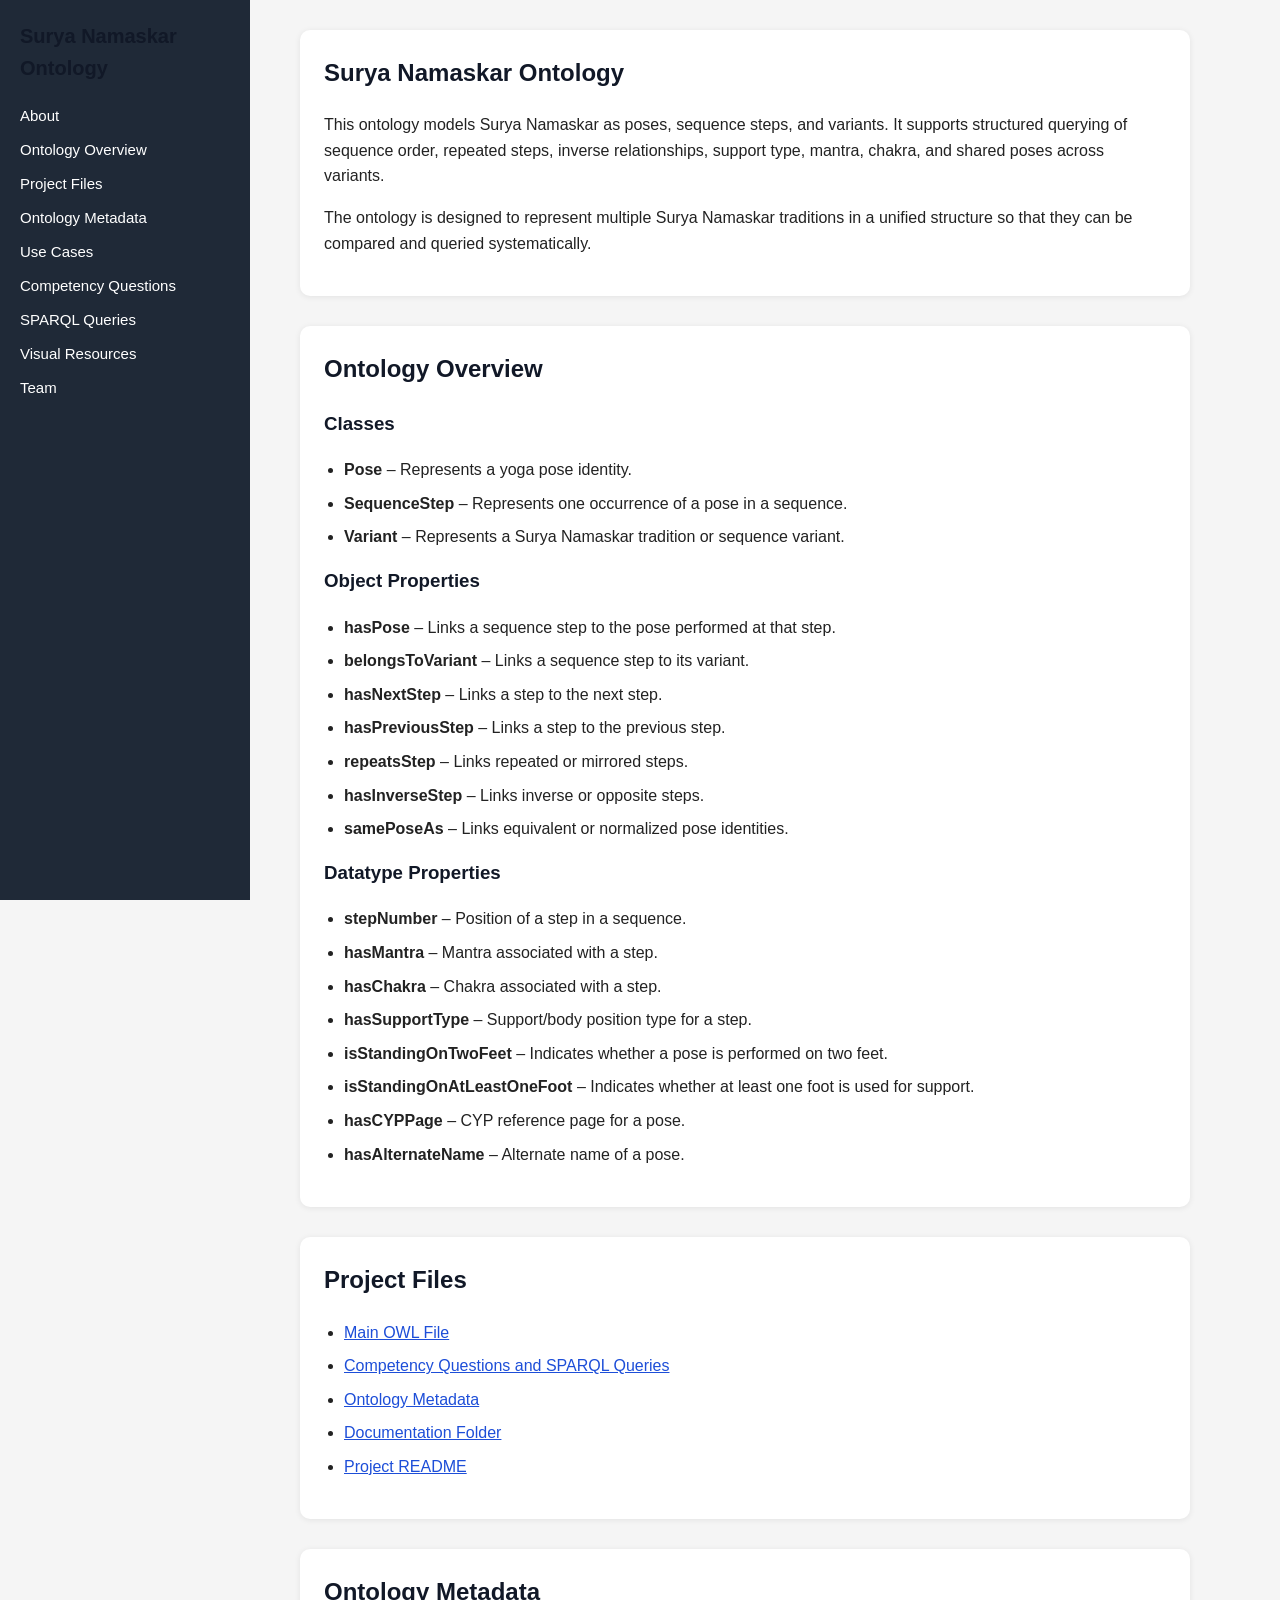
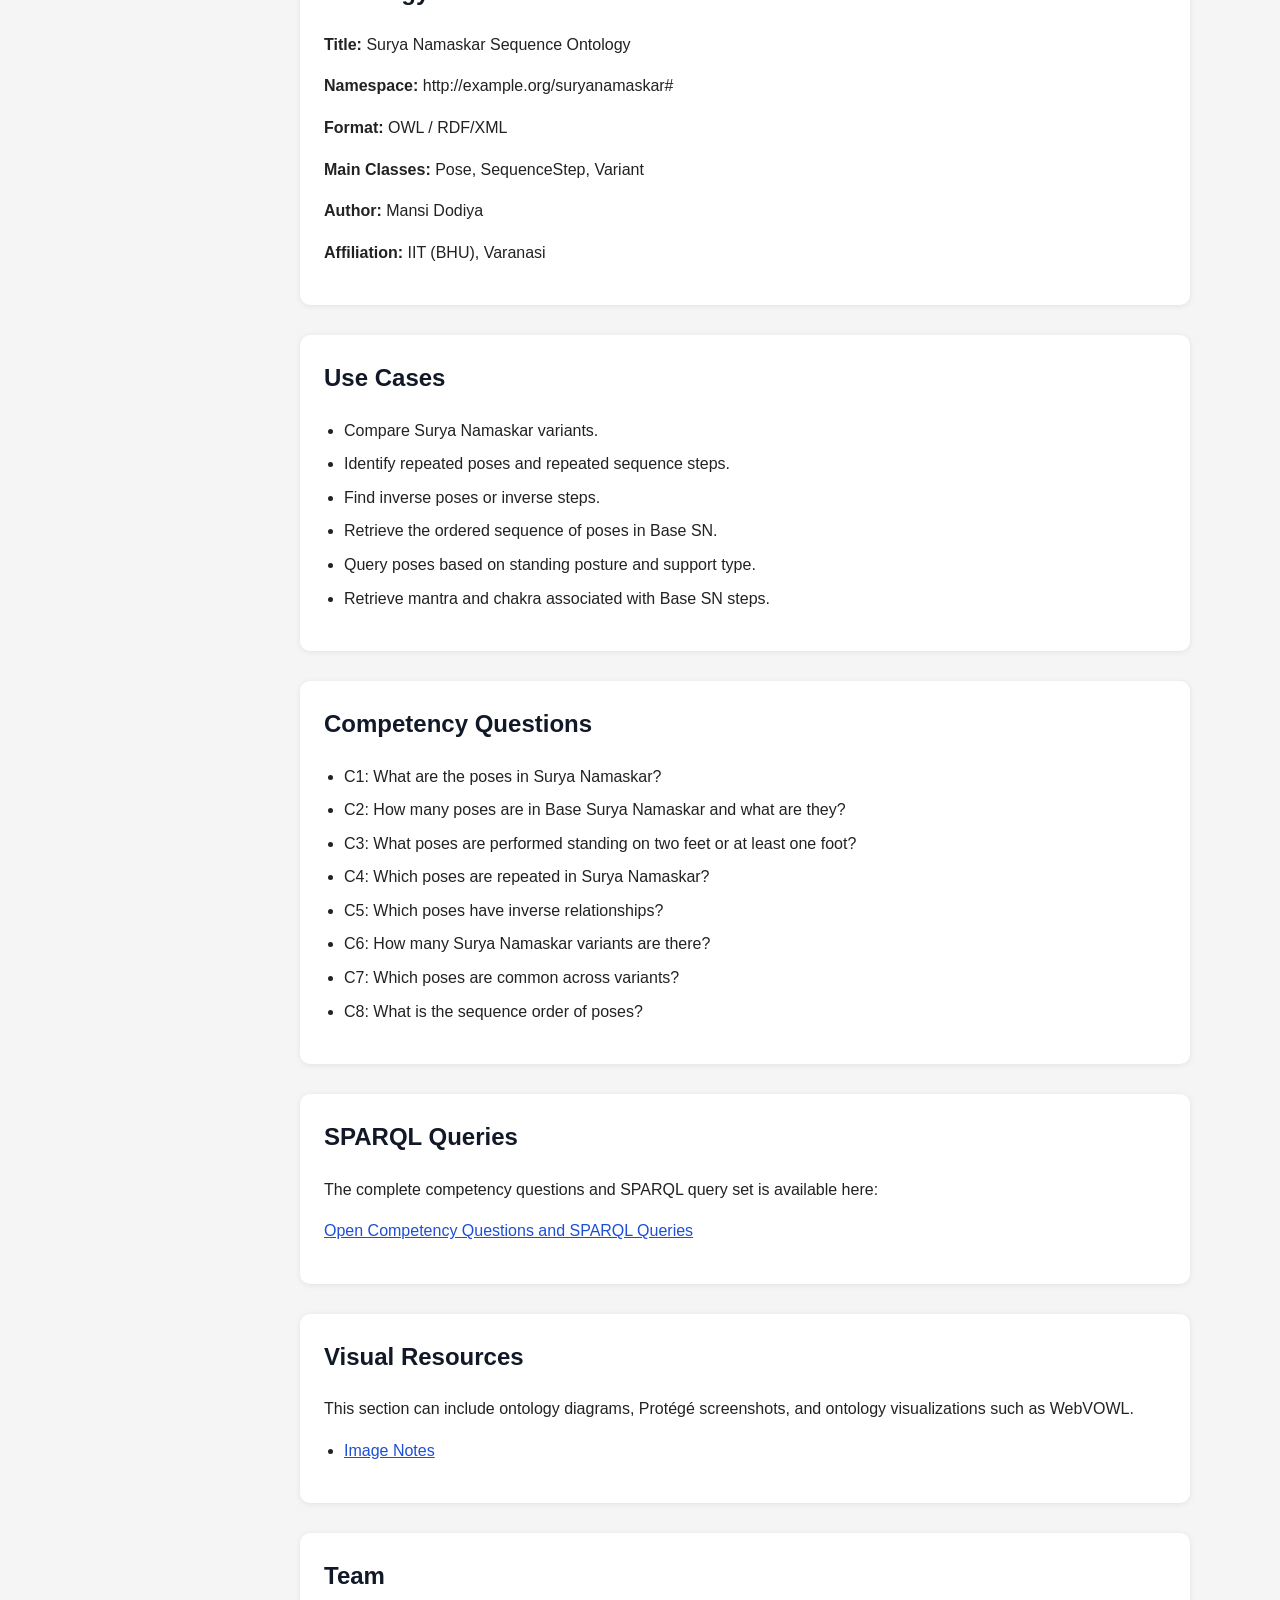
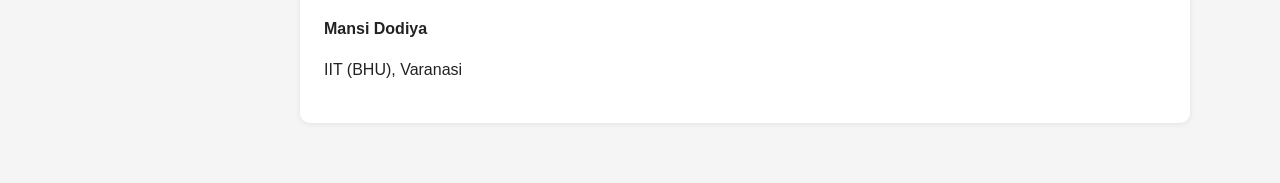
==== index.html @ 2dd58711 "Add files via upload" ====
<!DOCTYPE html>
<html lang="en">
<head>
  <meta charset="UTF-8" />
  <meta name="viewport" content="width=device-width, initial-scale=1.0" />
  <title>Surya Namaskar Ontology</title>
  <link rel="stylesheet" href="style.css" />
</head>
<body>
  <div class="container">
    <aside class="sidebar">
      <h2>Surya Namaskar Ontology</h2>
      <nav>
        <a href="#about">About</a>
        <a href="#ontology">Ontology Overview</a>
        <a href="#files">Project Files</a>
        <a href="#metadata">Ontology Metadata</a>
        <a href="#usecases">Use Cases</a>
        <a href="#cq">Competency Questions</a>
        <a href="#sparql">SPARQL Queries</a>
        <a href="#visuals">Visual Resources</a>
        <a href="#team">Team</a>
      </nav>
    </aside>

    <main class="content">
      <section id="about">
        <h1>Surya Namaskar Ontology</h1>
        <p>
          This ontology models Surya Namaskar as poses, sequence steps, and variants.
          It supports structured querying of sequence order, repeated steps, inverse
          relationships, support type, mantra, chakra, and shared poses across variants.
        </p>
        <p>
          The ontology is designed to represent multiple Surya Namaskar traditions in
          a unified structure so that they can be compared and queried systematically.
        </p>
      </section>

      <section id="ontology">
        <h2>Ontology Overview</h2>

        <h3>Classes</h3>
        <ul>
          <li><strong>Pose</strong> – Represents a yoga pose identity.</li>
          <li><strong>SequenceStep</strong> – Represents one occurrence of a pose in a sequence.</li>
          <li><strong>Variant</strong> – Represents a Surya Namaskar tradition or sequence variant.</li>
        </ul>

        <h3>Object Properties</h3>
        <ul>
          <li><strong>hasPose</strong> – Links a sequence step to the pose performed at that step.</li>
          <li><strong>belongsToVariant</strong> – Links a sequence step to its variant.</li>
          <li><strong>hasNextStep</strong> – Links a step to the next step.</li>
          <li><strong>hasPreviousStep</strong> – Links a step to the previous step.</li>
          <li><strong>repeatsStep</strong> – Links repeated or mirrored steps.</li>
          <li><strong>hasInverseStep</strong> – Links inverse or opposite steps.</li>
          <li><strong>samePoseAs</strong> – Links equivalent or normalized pose identities.</li>
        </ul>

        <h3>Datatype Properties</h3>
        <ul>
          <li><strong>stepNumber</strong> – Position of a step in a sequence.</li>
          <li><strong>hasMantra</strong> – Mantra associated with a step.</li>
          <li><strong>hasChakra</strong> – Chakra associated with a step.</li>
          <li><strong>hasSupportType</strong> – Support/body position type for a step.</li>
          <li><strong>isStandingOnTwoFeet</strong> – Indicates whether a pose is performed on two feet.</li>
          <li><strong>isStandingOnAtLeastOneFoot</strong> – Indicates whether at least one foot is used for support.</li>
          <li><strong>hasCYPPage</strong> – CYP reference page for a pose.</li>
          <li><strong>hasAlternateName</strong> – Alternate name of a pose.</li>
        </ul>
      </section>

      <section id="files">
        <h2>Project Files</h2>
        <ul>
          <li><a href="models/combined.owl" target="_blank">Main OWL File</a></li>
          <li><a href="queries/competency_questions_and_sparql.txt" target="_blank">Competency Questions and SPARQL Queries</a></li>
          <li><a href="metadata/ontology_metadata.txt" target="_blank">Ontology Metadata</a></li>
          <li><a href="docs/ontology_documentation.txt" target="_blank">Documentation Folder</a></li>
          <li><a href="README.md" target="_blank">Project README</a></li>
        </ul>
      </section>

      <section id="metadata">
        <h2>Ontology Metadata</h2>
        <p><strong>Title:</strong> Surya Namaskar Sequence Ontology</p>
        <p><strong>Namespace:</strong> http://example.org/suryanamaskar#</p>
        <p><strong>Format:</strong> OWL / RDF/XML</p>
        <p><strong>Main Classes:</strong> Pose, SequenceStep, Variant</p>
        <p><strong>Author:</strong> Mansi Dodiya</p>
        <p><strong>Affiliation:</strong> IIT (BHU), Varanasi</p>
      </section>

      <section id="usecases">
        <h2>Use Cases</h2>
        <ul>
          <li>Compare Surya Namaskar variants.</li>
          <li>Identify repeated poses and repeated sequence steps.</li>
          <li>Find inverse poses or inverse steps.</li>
          <li>Retrieve the ordered sequence of poses in Base SN.</li>
          <li>Query poses based on standing posture and support type.</li>
          <li>Retrieve mantra and chakra associated with Base SN steps.</li>
        </ul>
      </section>

      <section id="cq">
        <h2>Competency Questions</h2>
        <ul>
          <li>C1: What are the poses in Surya Namaskar?</li>
          <li>C2: How many poses are in Base Surya Namaskar and what are they?</li>
          <li>C3: What poses are performed standing on two feet or at least one foot?</li>
          <li>C4: Which poses are repeated in Surya Namaskar?</li>
          <li>C5: Which poses have inverse relationships?</li>
          <li>C6: How many Surya Namaskar variants are there?</li>
          <li>C7: Which poses are common across variants?</li>
          <li>C8: What is the sequence order of poses?</li>
        </ul>
      </section>

      <section id="sparql">
        <h2>SPARQL Queries</h2>
        <p>
          The complete competency questions and SPARQL query set is available here:
        </p>
        <p>
          <a href="queries/competency_questions_and_sparql.txt" target="_blank">
            Open Competency Questions and SPARQL Queries
          </a>
        </p>
      </section>

      <section id="visuals">
        <h2>Visual Resources</h2>
        <p>
          This section can include ontology diagrams, Protégé screenshots,
          and ontology visualizations such as WebVOWL.
        </p>
        <ul>
          <li><a href="images/image_notes.txt" target="_blank">Image Notes</a></li>
        </ul>
      </section>

      <section id="team">
        <h2>Team</h2>
        <p><strong>Mansi Dodiya</strong></p>
        <p>IIT (BHU), Varanasi</p>
      </section>
    </main>
  </div>
</body>
</html>
---- style.css ----
body {
  margin: 0;
  font-family: Arial, sans-serif;
  background: #f5f5f5;
  color: #222;
  line-height: 1.6;
}

.container {
  display: flex;
}

.sidebar {
  width: 250px;
  height: 100vh;
  position: fixed;
  background: #1f2937;
  color: white;
  padding: 20px;
  overflow-y: auto;
  box-sizing: border-box;
}

.sidebar h2 {
  font-size: 20px;
  margin-bottom: 20px;
}

.sidebar nav a {
  display: block;
  color: white;
  text-decoration: none;
  margin: 10px 0;
  font-size: 15px;
}

.sidebar nav a:hover {
  text-decoration: underline;
}

.content {
  margin-left: 270px;
  padding: 30px;
  max-width: 950px;
  box-sizing: border-box;
}

section {
  background: white;
  padding: 24px;
  margin-bottom: 30px;
  border-radius: 10px;
  box-shadow: 0 1px 6px rgba(0, 0, 0, 0.08);
}

h1, h2, h3 {
  margin-top: 0;
  color: #111827;
}

ul {
  padding-left: 20px;
}

li {
  margin-bottom: 8px;
}

a {
  color: #1d4ed8;
}

a:hover {
  text-decoration: underline;
}
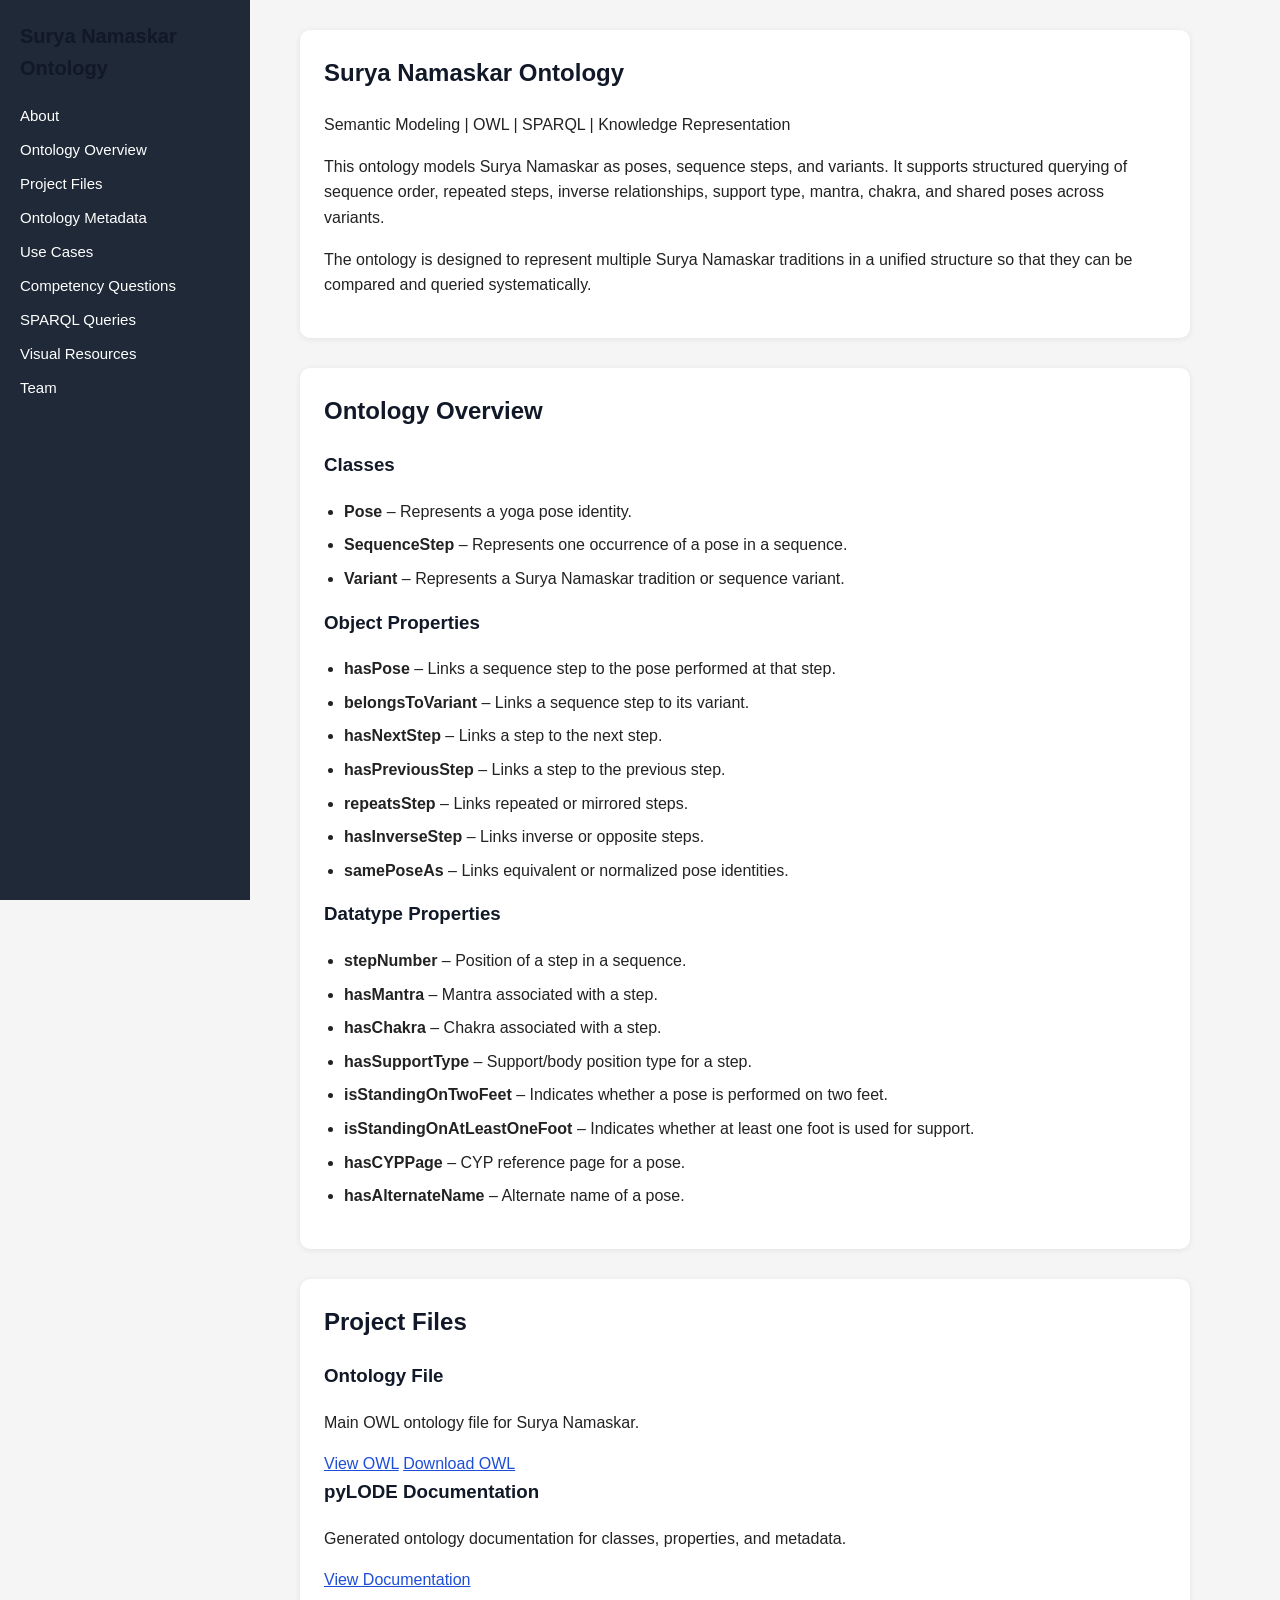
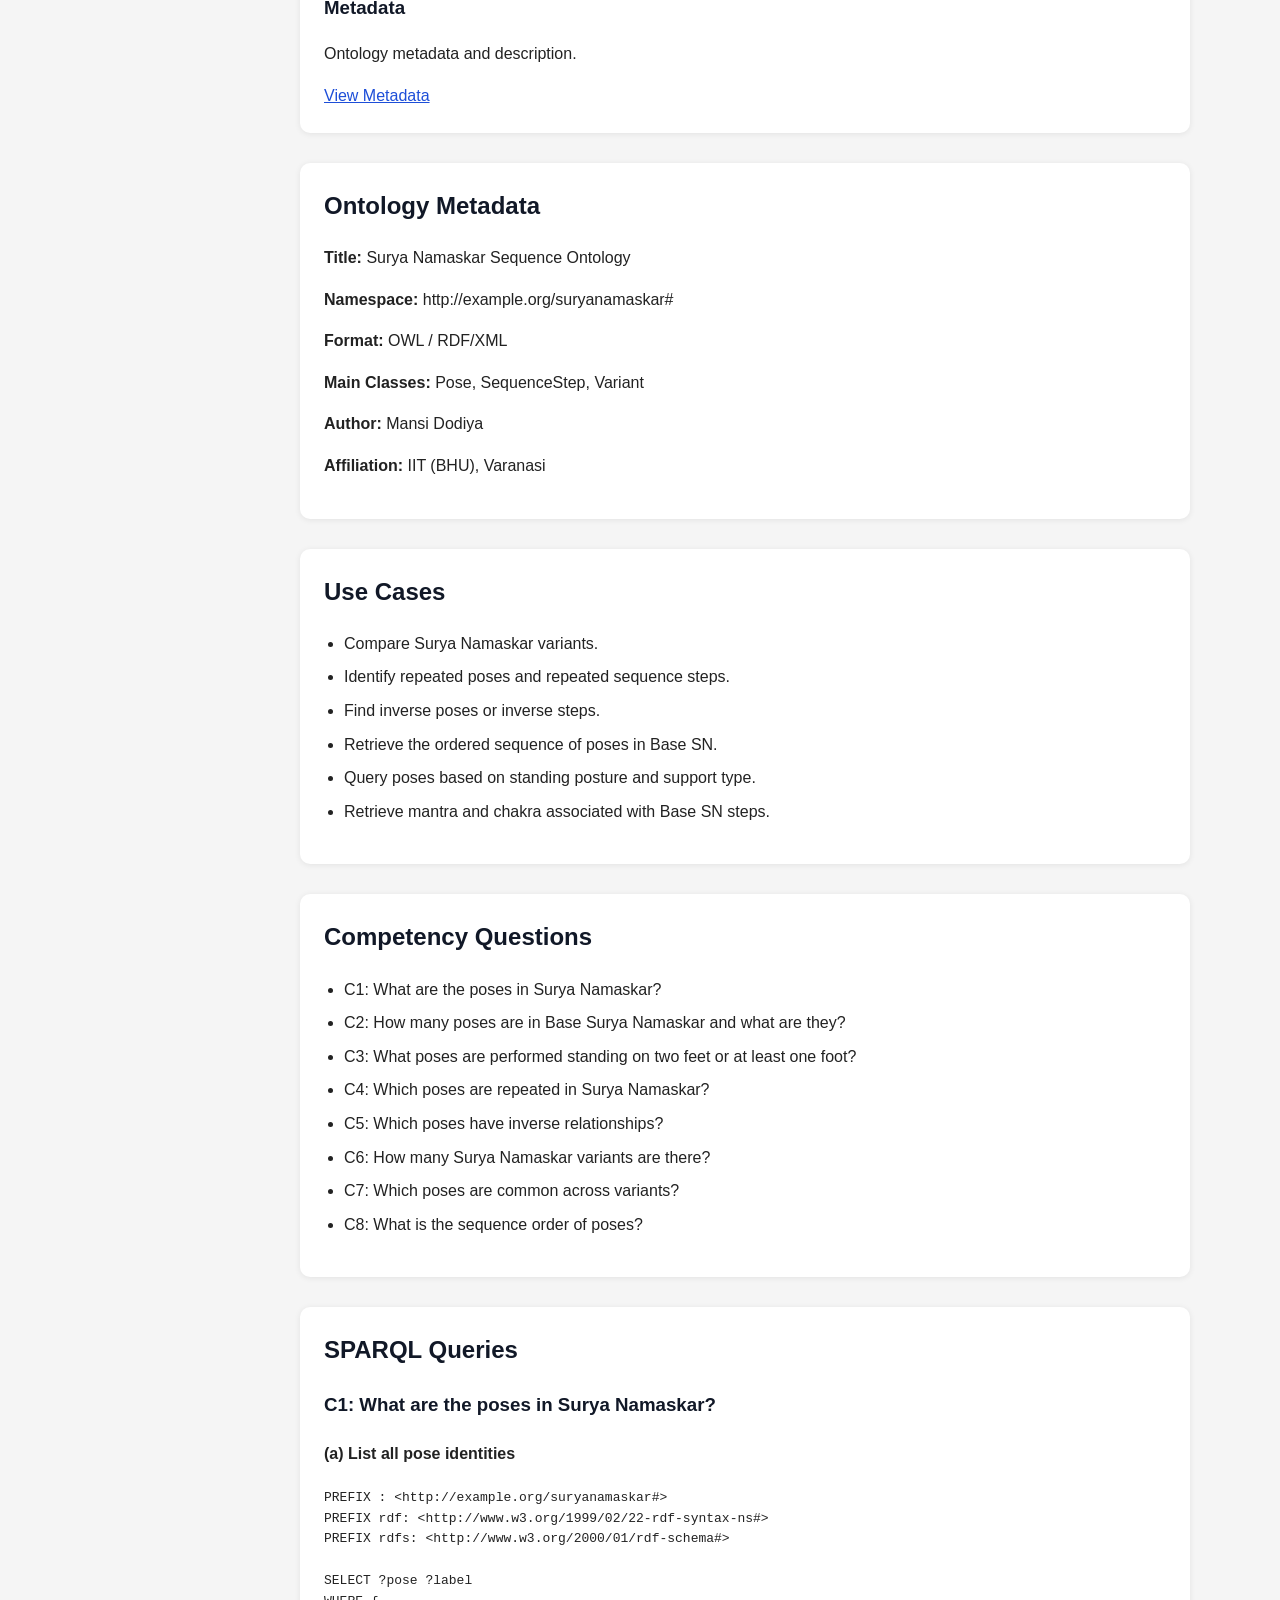
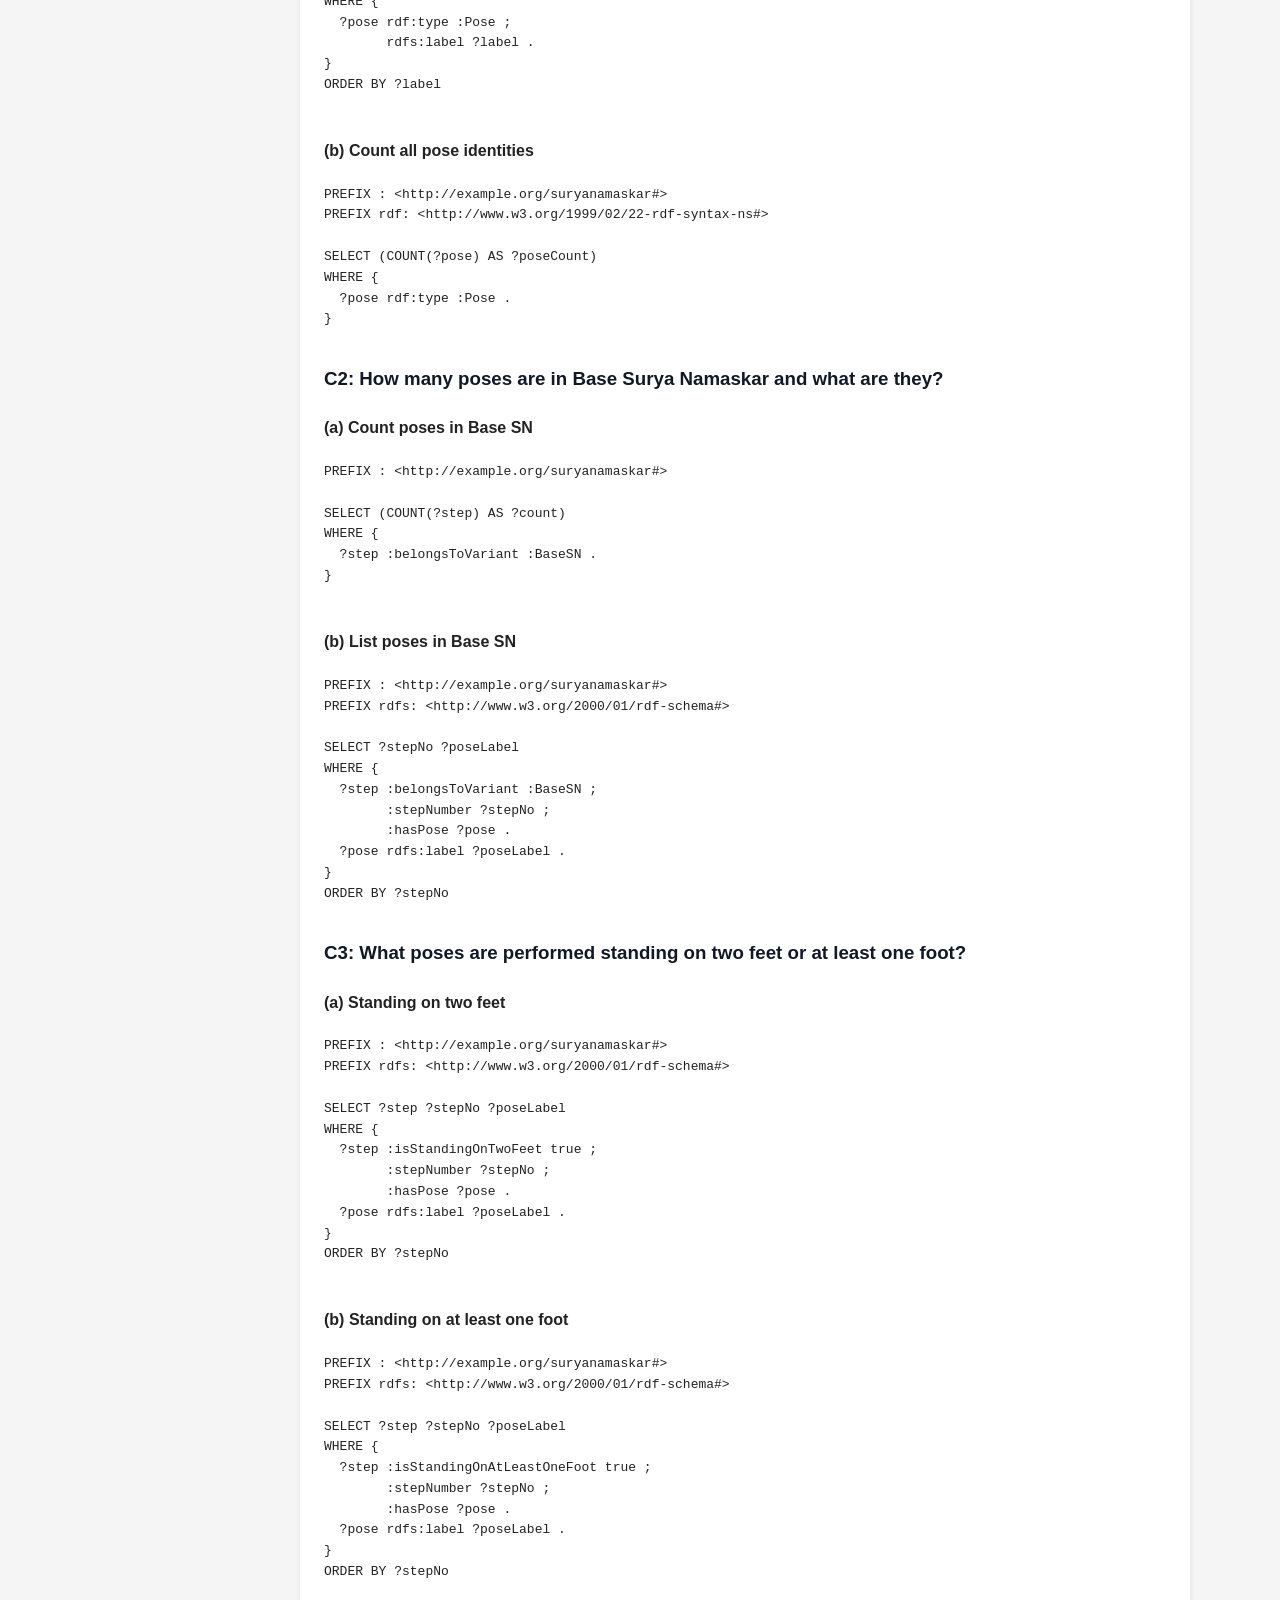
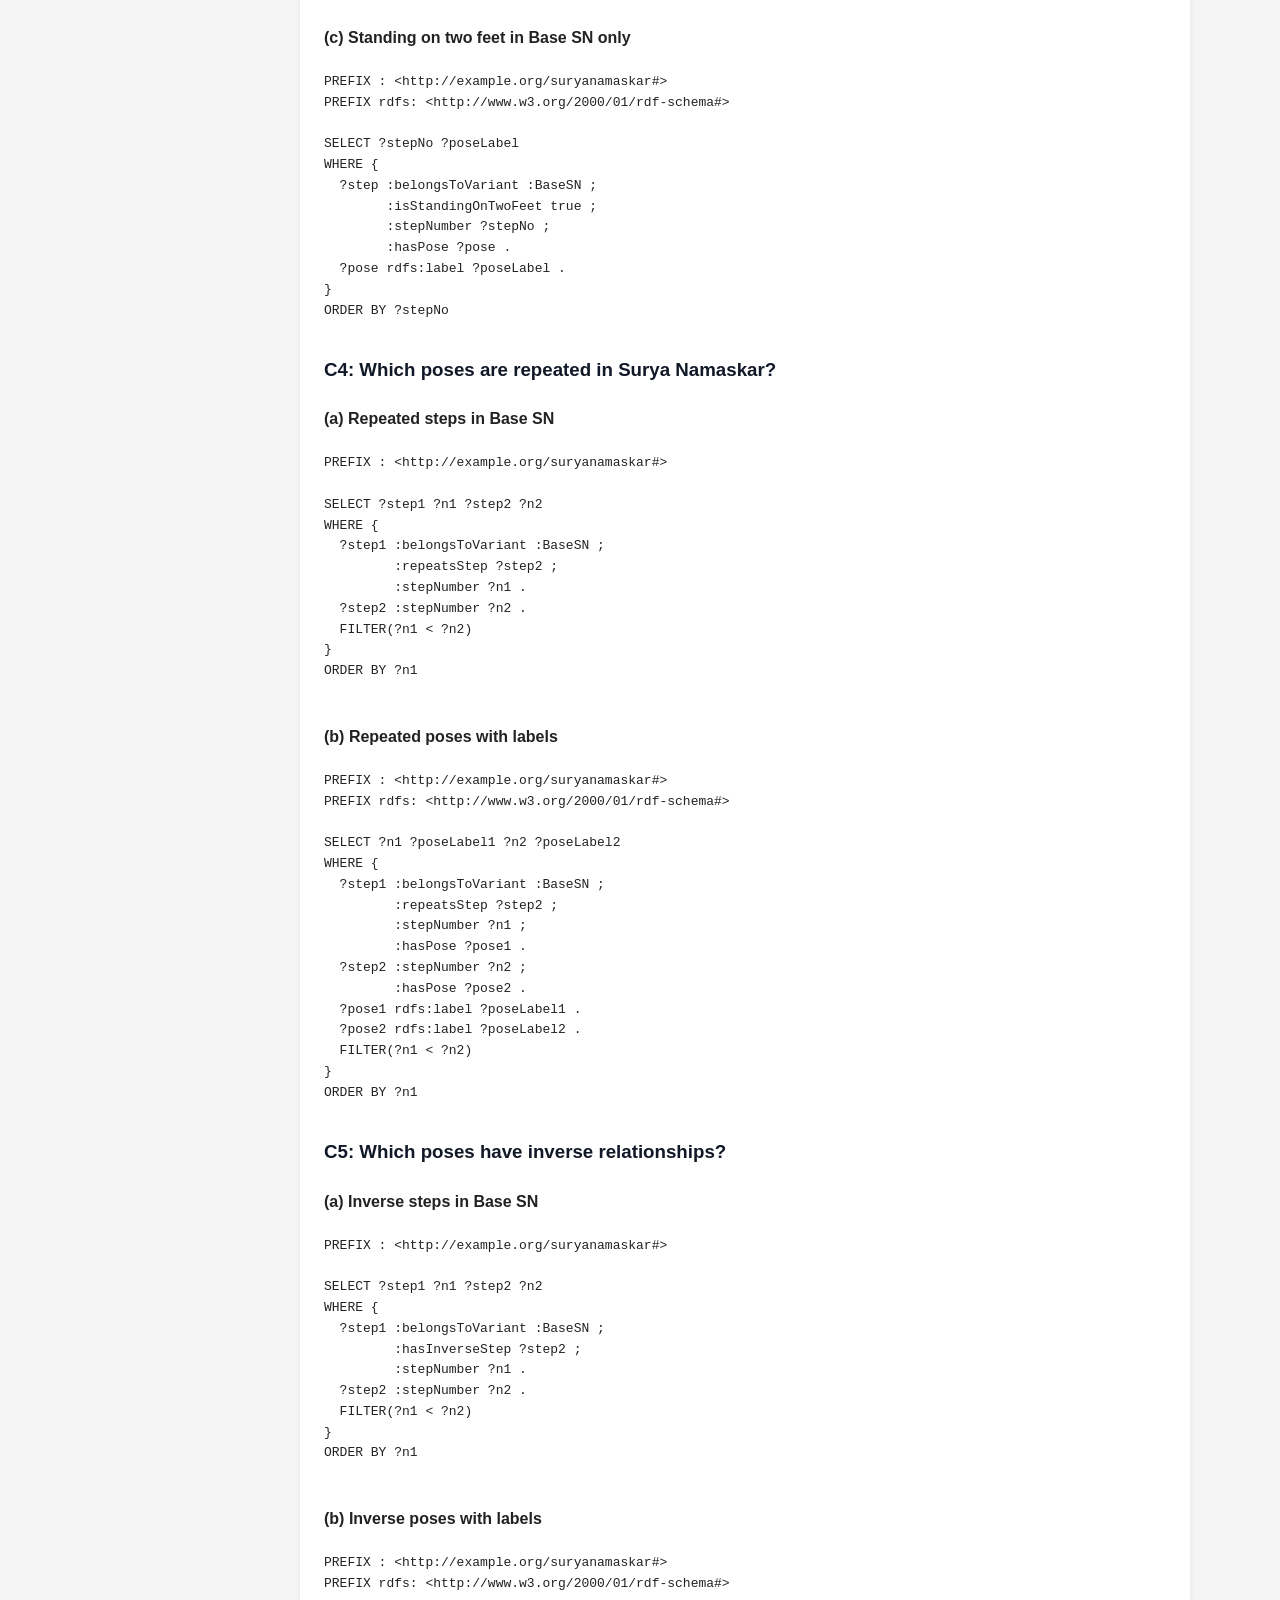
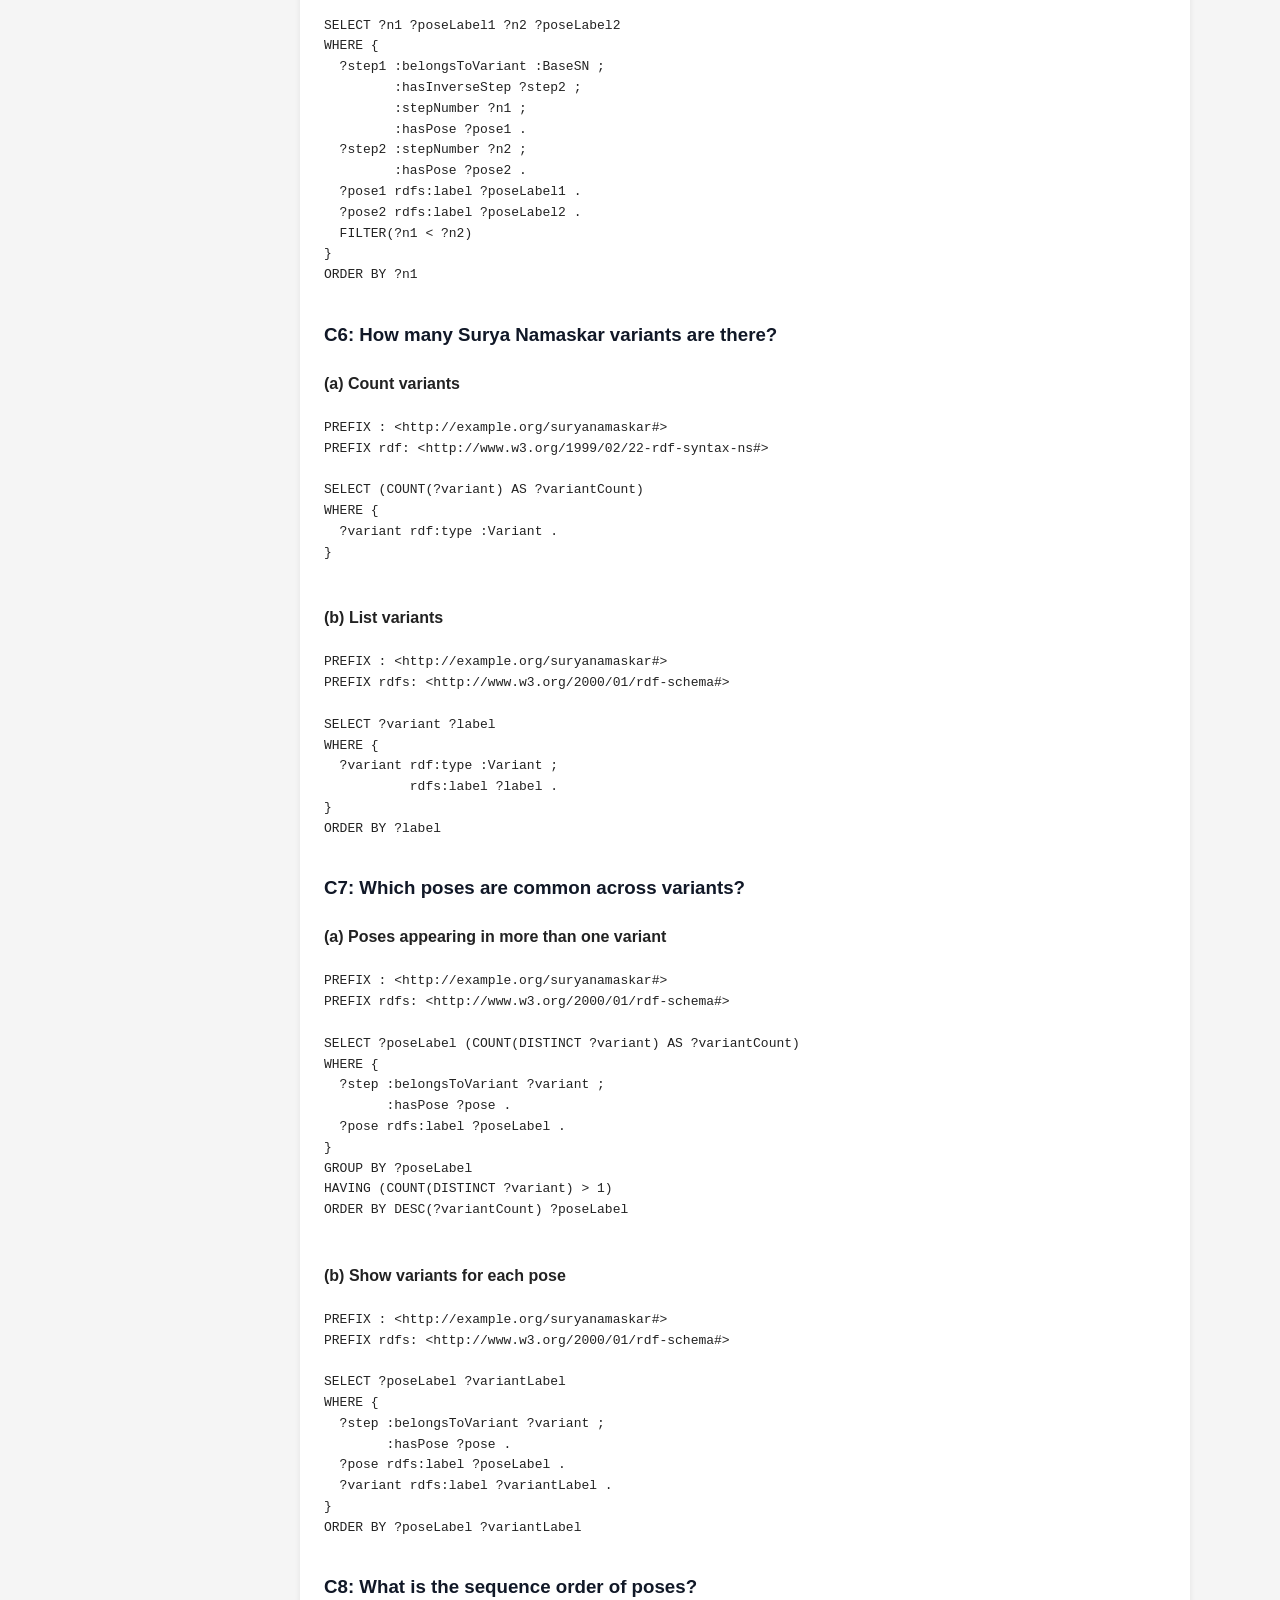
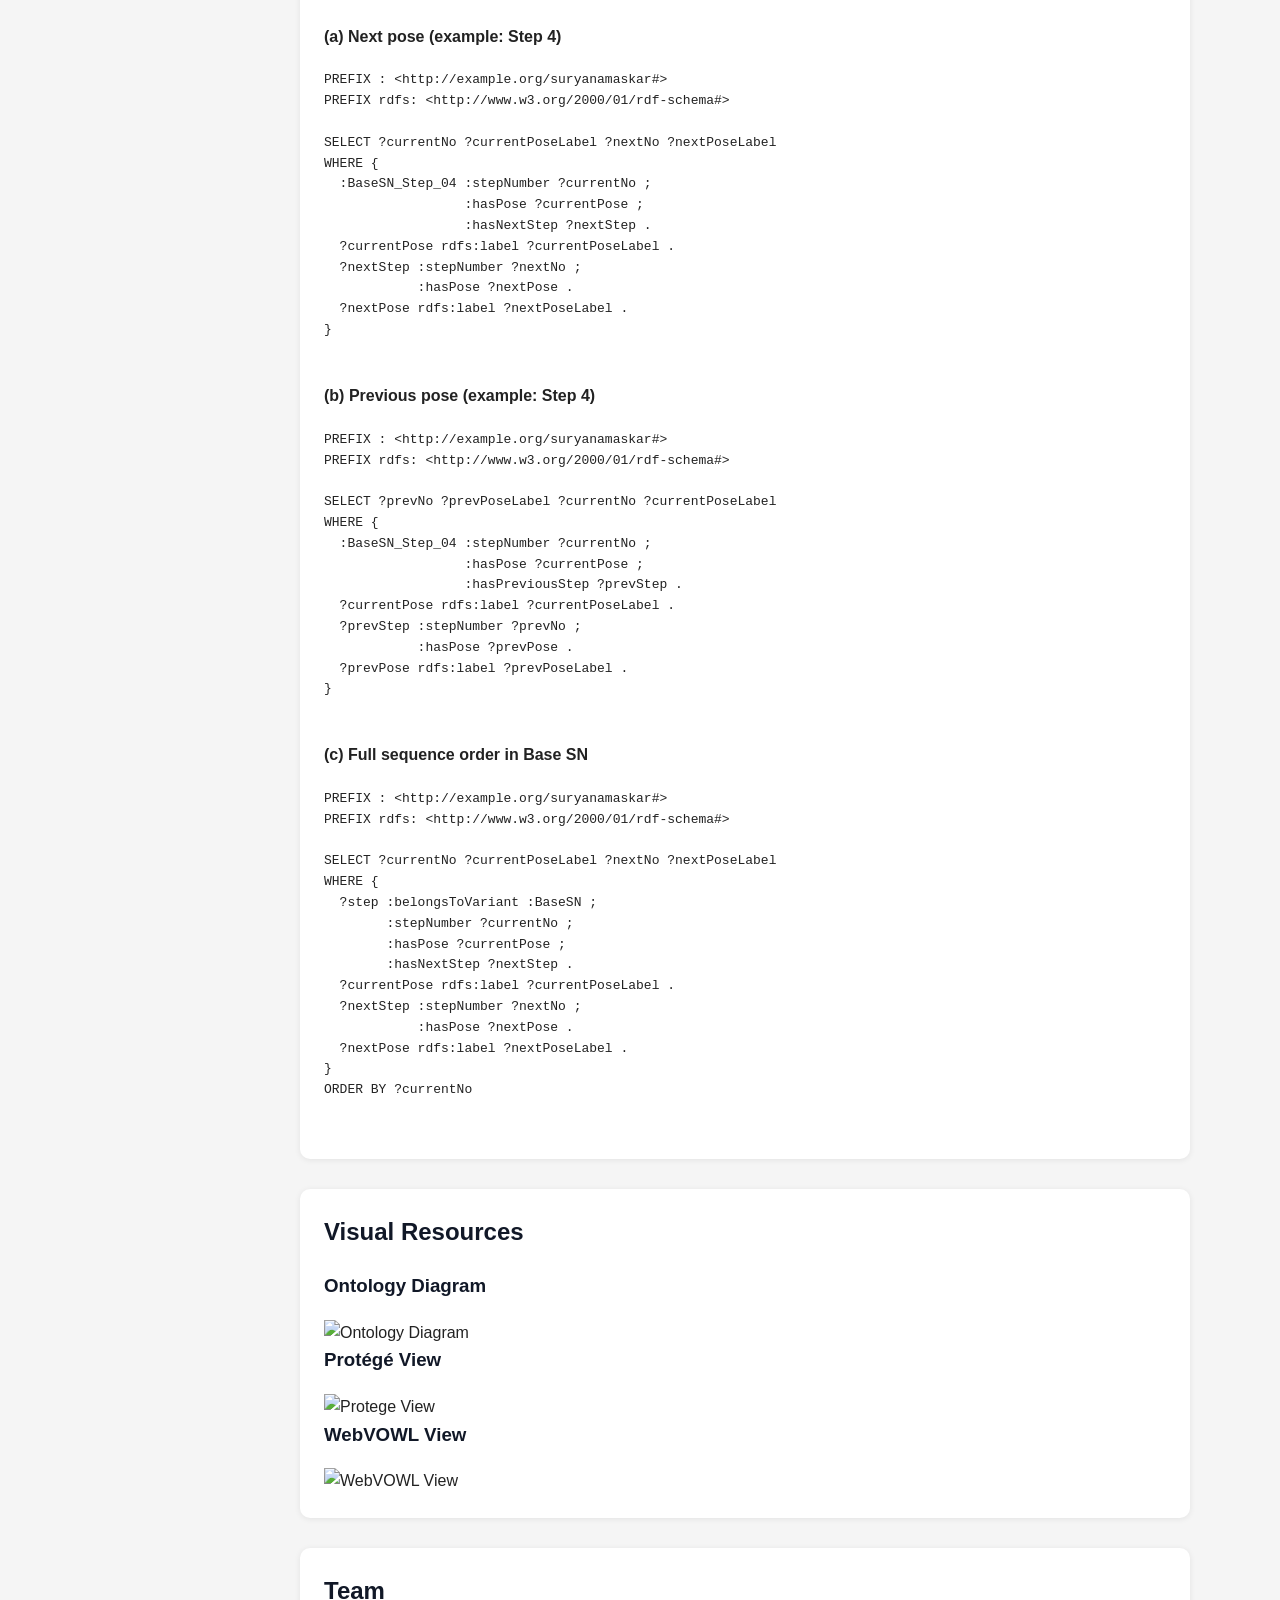
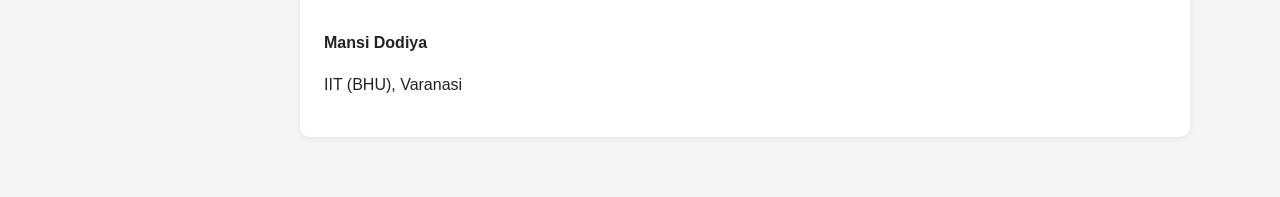
==== commit a866d168: "Update index.html" ====
--- a/index.html
+++ b/index.html
@@ -26,6 +26,7 @@
     <main class="content">
       <section id="about">
         <h1>Surya Namaskar Ontology</h1>
+        <p class="subtitle">Semantic Modeling | OWL | SPARQL | Knowledge Representation</p>
         <p>
           This ontology models Surya Namaskar as poses, sequence steps, and variants.
           It supports structured querying of sequence order, repeated steps, inverse
@@ -73,13 +74,25 @@
 
       <section id="files">
         <h2>Project Files</h2>
-        <ul>
-          <li><a href="models/combined.owl" target="_blank">Main OWL File</a></li>
-          <li><a href="queries/competency_questions_and_sparql.txt" target="_blank">Competency Questions and SPARQL Queries</a></li>
-          <li><a href="metadata/ontology_metadata.txt" target="_blank">Ontology Metadata</a></li>
-          <li><a href="docs/ontology_documentation.txt" target="_blank">Documentation Folder</a></li>
-          <li><a href="README.md" target="_blank">Project README</a></li>
-        </ul>
+
+        <div class="file-box">
+          <h3>Ontology File</h3>
+          <p>Main OWL ontology file for Surya Namaskar.</p>
+          <a class="btn" href="models/combined.owl" target="_blank">View OWL</a>
+          <a class="btn" href="models/combined.owl" download>Download OWL</a>
+        </div>
+
+        <div class="file-box">
+          <h3>pyLODE Documentation</h3>
+          <p>Generated ontology documentation for classes, properties, and metadata.</p>
+          <a class="btn" href="docs/ontology-doc.html" target="_blank">View Documentation</a>
+        </div>
+
+        <div class="file-box">
+          <h3>Metadata</h3>
+          <p>Ontology metadata and description.</p>
+          <a class="btn" href="metadata/ontology_metadata.txt" target="_blank">View Metadata</a>
+        </div>
       </section>
 
       <section id="metadata">
@@ -120,25 +133,331 @@
 
       <section id="sparql">
         <h2>SPARQL Queries</h2>
-        <p>
-          The complete competency questions and SPARQL query set is available here:
-        </p>
-        <p>
-          <a href="queries/competency_questions_and_sparql.txt" target="_blank">
-            Open Competency Questions and SPARQL Queries
-          </a>
-        </p>
+
+        <div class="query-block">
+          <h3>C1: What are the poses in Surya Namaskar?</h3>
+
+          <h4>(a) List all pose identities</h4>
+          <pre>
+PREFIX : &lt;http://example.org/suryanamaskar#&gt;
+PREFIX rdf: &lt;http://www.w3.org/1999/02/22-rdf-syntax-ns#&gt;
+PREFIX rdfs: &lt;http://www.w3.org/2000/01/rdf-schema#&gt;
+
+SELECT ?pose ?label
+WHERE {
+  ?pose rdf:type :Pose ;
+        rdfs:label ?label .
+}
+ORDER BY ?label
+          </pre>
+
+          <h4>(b) Count all pose identities</h4>
+          <pre>
+PREFIX : &lt;http://example.org/suryanamaskar#&gt;
+PREFIX rdf: &lt;http://www.w3.org/1999/02/22-rdf-syntax-ns#&gt;
+
+SELECT (COUNT(?pose) AS ?poseCount)
+WHERE {
+  ?pose rdf:type :Pose .
+}
+          </pre>
+        </div>
+
+        <div class="query-block">
+          <h3>C2: How many poses are in Base Surya Namaskar and what are they?</h3>
+
+          <h4>(a) Count poses in Base SN</h4>
+          <pre>
+PREFIX : &lt;http://example.org/suryanamaskar#&gt;
+
+SELECT (COUNT(?step) AS ?count)
+WHERE {
+  ?step :belongsToVariant :BaseSN .
+}
+          </pre>
+
+          <h4>(b) List poses in Base SN</h4>
+          <pre>
+PREFIX : &lt;http://example.org/suryanamaskar#&gt;
+PREFIX rdfs: &lt;http://www.w3.org/2000/01/rdf-schema#&gt;
+
+SELECT ?stepNo ?poseLabel
+WHERE {
+  ?step :belongsToVariant :BaseSN ;
+        :stepNumber ?stepNo ;
+        :hasPose ?pose .
+  ?pose rdfs:label ?poseLabel .
+}
+ORDER BY ?stepNo
+          </pre>
+        </div>
+
+        <div class="query-block">
+          <h3>C3: What poses are performed standing on two feet or at least one foot?</h3>
+
+          <h4>(a) Standing on two feet</h4>
+          <pre>
+PREFIX : &lt;http://example.org/suryanamaskar#&gt;
+PREFIX rdfs: &lt;http://www.w3.org/2000/01/rdf-schema#&gt;
+
+SELECT ?step ?stepNo ?poseLabel
+WHERE {
+  ?step :isStandingOnTwoFeet true ;
+        :stepNumber ?stepNo ;
+        :hasPose ?pose .
+  ?pose rdfs:label ?poseLabel .
+}
+ORDER BY ?stepNo
+          </pre>
+
+          <h4>(b) Standing on at least one foot</h4>
+          <pre>
+PREFIX : &lt;http://example.org/suryanamaskar#&gt;
+PREFIX rdfs: &lt;http://www.w3.org/2000/01/rdf-schema#&gt;
+
+SELECT ?step ?stepNo ?poseLabel
+WHERE {
+  ?step :isStandingOnAtLeastOneFoot true ;
+        :stepNumber ?stepNo ;
+        :hasPose ?pose .
+  ?pose rdfs:label ?poseLabel .
+}
+ORDER BY ?stepNo
+          </pre>
+
+          <h4>(c) Standing on two feet in Base SN only</h4>
+          <pre>
+PREFIX : &lt;http://example.org/suryanamaskar#&gt;
+PREFIX rdfs: &lt;http://www.w3.org/2000/01/rdf-schema#&gt;
+
+SELECT ?stepNo ?poseLabel
+WHERE {
+  ?step :belongsToVariant :BaseSN ;
+        :isStandingOnTwoFeet true ;
+        :stepNumber ?stepNo ;
+        :hasPose ?pose .
+  ?pose rdfs:label ?poseLabel .
+}
+ORDER BY ?stepNo
+          </pre>
+        </div>
+
+        <div class="query-block">
+          <h3>C4: Which poses are repeated in Surya Namaskar?</h3>
+
+          <h4>(a) Repeated steps in Base SN</h4>
+          <pre>
+PREFIX : &lt;http://example.org/suryanamaskar#&gt;
+
+SELECT ?step1 ?n1 ?step2 ?n2
+WHERE {
+  ?step1 :belongsToVariant :BaseSN ;
+         :repeatsStep ?step2 ;
+         :stepNumber ?n1 .
+  ?step2 :stepNumber ?n2 .
+  FILTER(?n1 &lt; ?n2)
+}
+ORDER BY ?n1
+          </pre>
+
+          <h4>(b) Repeated poses with labels</h4>
+          <pre>
+PREFIX : &lt;http://example.org/suryanamaskar#&gt;
+PREFIX rdfs: &lt;http://www.w3.org/2000/01/rdf-schema#&gt;
+
+SELECT ?n1 ?poseLabel1 ?n2 ?poseLabel2
+WHERE {
+  ?step1 :belongsToVariant :BaseSN ;
+         :repeatsStep ?step2 ;
+         :stepNumber ?n1 ;
+         :hasPose ?pose1 .
+  ?step2 :stepNumber ?n2 ;
+         :hasPose ?pose2 .
+  ?pose1 rdfs:label ?poseLabel1 .
+  ?pose2 rdfs:label ?poseLabel2 .
+  FILTER(?n1 &lt; ?n2)
+}
+ORDER BY ?n1
+          </pre>
+        </div>
+
+        <div class="query-block">
+          <h3>C5: Which poses have inverse relationships?</h3>
+
+          <h4>(a) Inverse steps in Base SN</h4>
+          <pre>
+PREFIX : &lt;http://example.org/suryanamaskar#&gt;
+
+SELECT ?step1 ?n1 ?step2 ?n2
+WHERE {
+  ?step1 :belongsToVariant :BaseSN ;
+         :hasInverseStep ?step2 ;
+         :stepNumber ?n1 .
+  ?step2 :stepNumber ?n2 .
+  FILTER(?n1 &lt; ?n2)
+}
+ORDER BY ?n1
+          </pre>
+
+          <h4>(b) Inverse poses with labels</h4>
+          <pre>
+PREFIX : &lt;http://example.org/suryanamaskar#&gt;
+PREFIX rdfs: &lt;http://www.w3.org/2000/01/rdf-schema#&gt;
+
+SELECT ?n1 ?poseLabel1 ?n2 ?poseLabel2
+WHERE {
+  ?step1 :belongsToVariant :BaseSN ;
+         :hasInverseStep ?step2 ;
+         :stepNumber ?n1 ;
+         :hasPose ?pose1 .
+  ?step2 :stepNumber ?n2 ;
+         :hasPose ?pose2 .
+  ?pose1 rdfs:label ?poseLabel1 .
+  ?pose2 rdfs:label ?poseLabel2 .
+  FILTER(?n1 &lt; ?n2)
+}
+ORDER BY ?n1
+          </pre>
+        </div>
+
+        <div class="query-block">
+          <h3>C6: How many Surya Namaskar variants are there?</h3>
+
+          <h4>(a) Count variants</h4>
+          <pre>
+PREFIX : &lt;http://example.org/suryanamaskar#&gt;
+PREFIX rdf: &lt;http://www.w3.org/1999/02/22-rdf-syntax-ns#&gt;
+
+SELECT (COUNT(?variant) AS ?variantCount)
+WHERE {
+  ?variant rdf:type :Variant .
+}
+          </pre>
+
+          <h4>(b) List variants</h4>
+          <pre>
+PREFIX : &lt;http://example.org/suryanamaskar#&gt;
+PREFIX rdfs: &lt;http://www.w3.org/2000/01/rdf-schema#&gt;
+
+SELECT ?variant ?label
+WHERE {
+  ?variant rdf:type :Variant ;
+           rdfs:label ?label .
+}
+ORDER BY ?label
+          </pre>
+        </div>
+
+        <div class="query-block">
+          <h3>C7: Which poses are common across variants?</h3>
+
+          <h4>(a) Poses appearing in more than one variant</h4>
+          <pre>
+PREFIX : &lt;http://example.org/suryanamaskar#&gt;
+PREFIX rdfs: &lt;http://www.w3.org/2000/01/rdf-schema#&gt;
+
+SELECT ?poseLabel (COUNT(DISTINCT ?variant) AS ?variantCount)
+WHERE {
+  ?step :belongsToVariant ?variant ;
+        :hasPose ?pose .
+  ?pose rdfs:label ?poseLabel .
+}
+GROUP BY ?poseLabel
+HAVING (COUNT(DISTINCT ?variant) &gt; 1)
+ORDER BY DESC(?variantCount) ?poseLabel
+          </pre>
+
+          <h4>(b) Show variants for each pose</h4>
+          <pre>
+PREFIX : &lt;http://example.org/suryanamaskar#&gt;
+PREFIX rdfs: &lt;http://www.w3.org/2000/01/rdf-schema#&gt;
+
+SELECT ?poseLabel ?variantLabel
+WHERE {
+  ?step :belongsToVariant ?variant ;
+        :hasPose ?pose .
+  ?pose rdfs:label ?poseLabel .
+  ?variant rdfs:label ?variantLabel .
+}
+ORDER BY ?poseLabel ?variantLabel
+          </pre>
+        </div>
+
+        <div class="query-block">
+          <h3>C8: What is the sequence order of poses?</h3>
+
+          <h4>(a) Next pose (example: Step 4)</h4>
+          <pre>
+PREFIX : &lt;http://example.org/suryanamaskar#&gt;
+PREFIX rdfs: &lt;http://www.w3.org/2000/01/rdf-schema#&gt;
+
+SELECT ?currentNo ?currentPoseLabel ?nextNo ?nextPoseLabel
+WHERE {
+  :BaseSN_Step_04 :stepNumber ?currentNo ;
+                  :hasPose ?currentPose ;
+                  :hasNextStep ?nextStep .
+  ?currentPose rdfs:label ?currentPoseLabel .
+  ?nextStep :stepNumber ?nextNo ;
+            :hasPose ?nextPose .
+  ?nextPose rdfs:label ?nextPoseLabel .
+}
+          </pre>
+
+          <h4>(b) Previous pose (example: Step 4)</h4>
+          <pre>
+PREFIX : &lt;http://example.org/suryanamaskar#&gt;
+PREFIX rdfs: &lt;http://www.w3.org/2000/01/rdf-schema#&gt;
+
+SELECT ?prevNo ?prevPoseLabel ?currentNo ?currentPoseLabel
+WHERE {
+  :BaseSN_Step_04 :stepNumber ?currentNo ;
+                  :hasPose ?currentPose ;
+                  :hasPreviousStep ?prevStep .
+  ?currentPose rdfs:label ?currentPoseLabel .
+  ?prevStep :stepNumber ?prevNo ;
+            :hasPose ?prevPose .
+  ?prevPose rdfs:label ?prevPoseLabel .
+}
+          </pre>
+
+          <h4>(c) Full sequence order in Base SN</h4>
+          <pre>
+PREFIX : &lt;http://example.org/suryanamaskar#&gt;
+PREFIX rdfs: &lt;http://www.w3.org/2000/01/rdf-schema#&gt;
+
+SELECT ?currentNo ?currentPoseLabel ?nextNo ?nextPoseLabel
+WHERE {
+  ?step :belongsToVariant :BaseSN ;
+        :stepNumber ?currentNo ;
+        :hasPose ?currentPose ;
+        :hasNextStep ?nextStep .
+  ?currentPose rdfs:label ?currentPoseLabel .
+  ?nextStep :stepNumber ?nextNo ;
+            :hasPose ?nextPose .
+  ?nextPose rdfs:label ?nextPoseLabel .
+}
+ORDER BY ?currentNo
+          </pre>
+        </div>
       </section>
 
       <section id="visuals">
         <h2>Visual Resources</h2>
-        <p>
-          This section can include ontology diagrams, Protégé screenshots,
-          and ontology visualizations such as WebVOWL.
-        </p>
-        <ul>
-          <li><a href="images/image_notes.txt" target="_blank">Image Notes</a></li>
-        </ul>
+
+        <div class="visual-block">
+          <h3>Ontology Diagram</h3>
+          <img src="images/ontology_diagram.png" alt="Ontology Diagram">
+        </div>
+
+        <div class="visual-block">
+          <h3>Protégé View</h3>
+          <img src="images/protege.png" alt="Protege View">
+        </div>
+
+        <div class="visual-block">
+          <h3>WebVOWL View</h3>
+          <img src="images/webvowl.png" alt="WebVOWL View">
+        </div>
       </section>
 
       <section id="team">
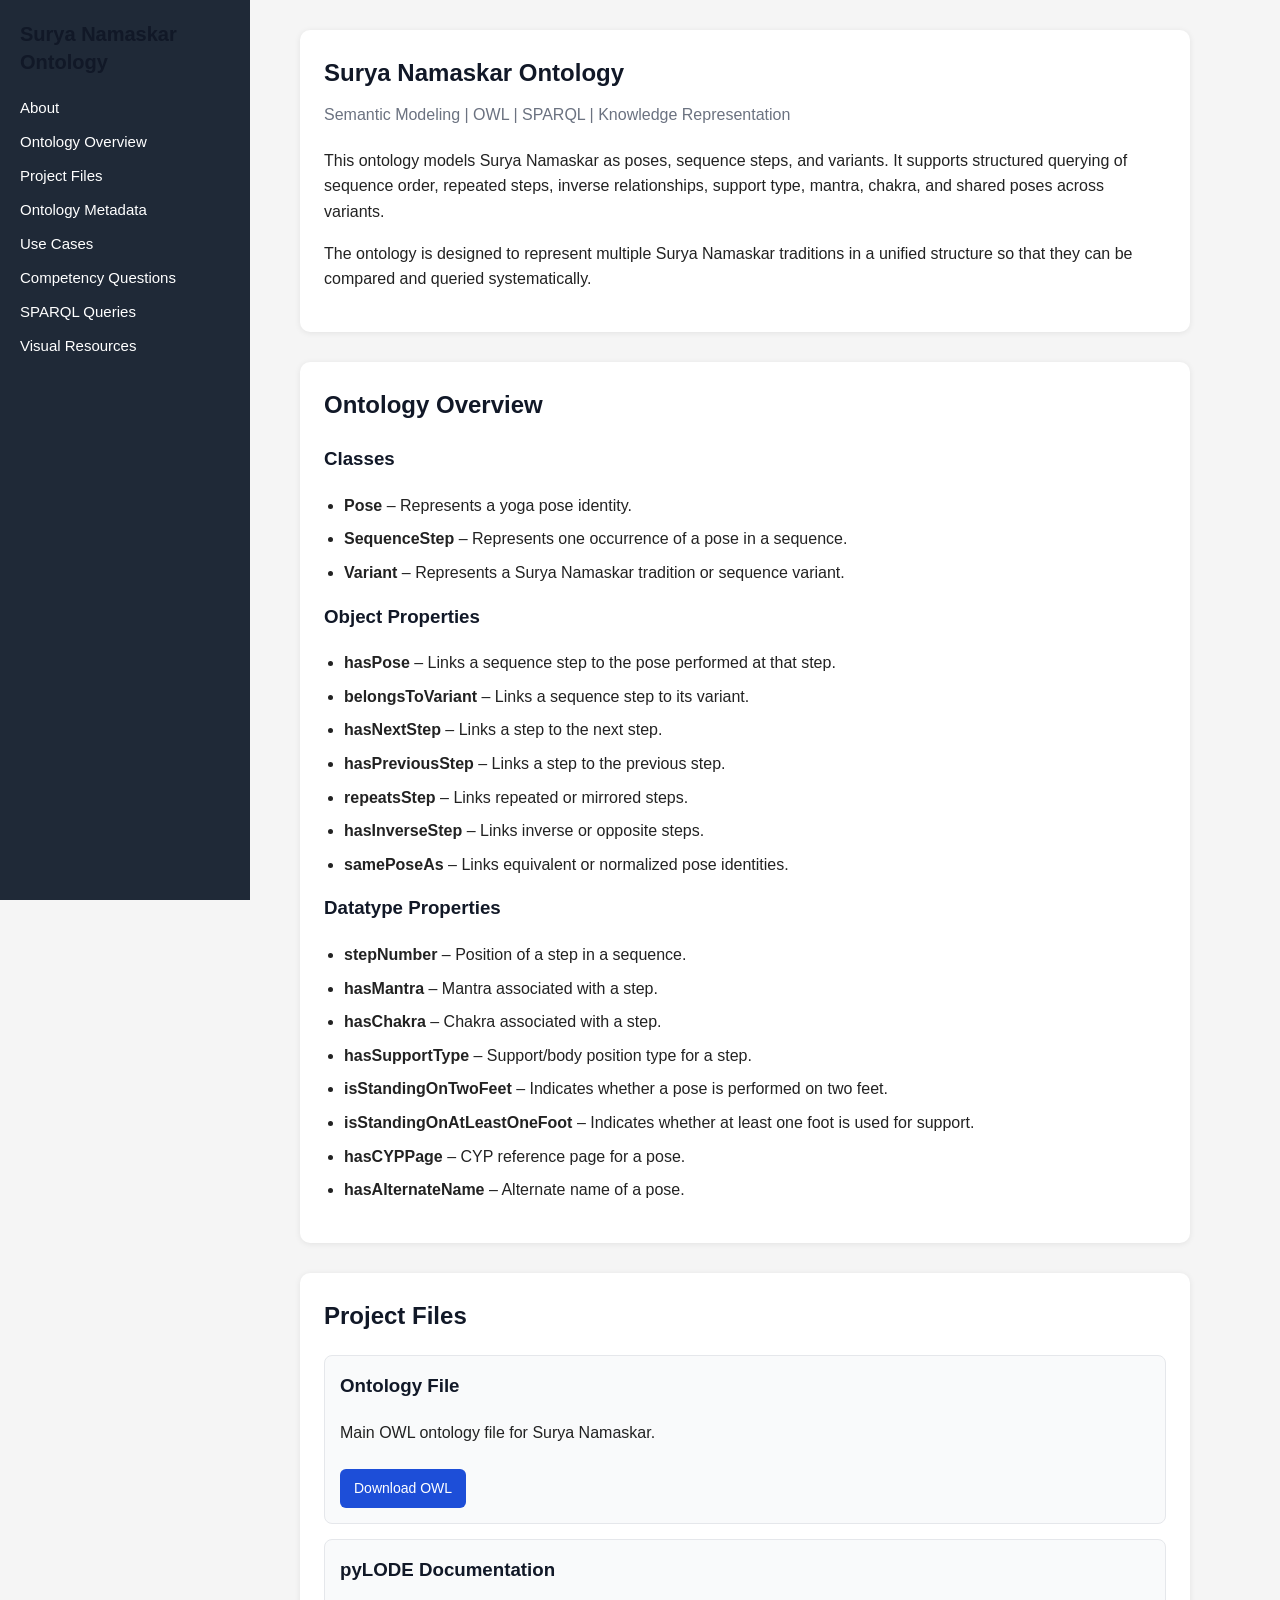
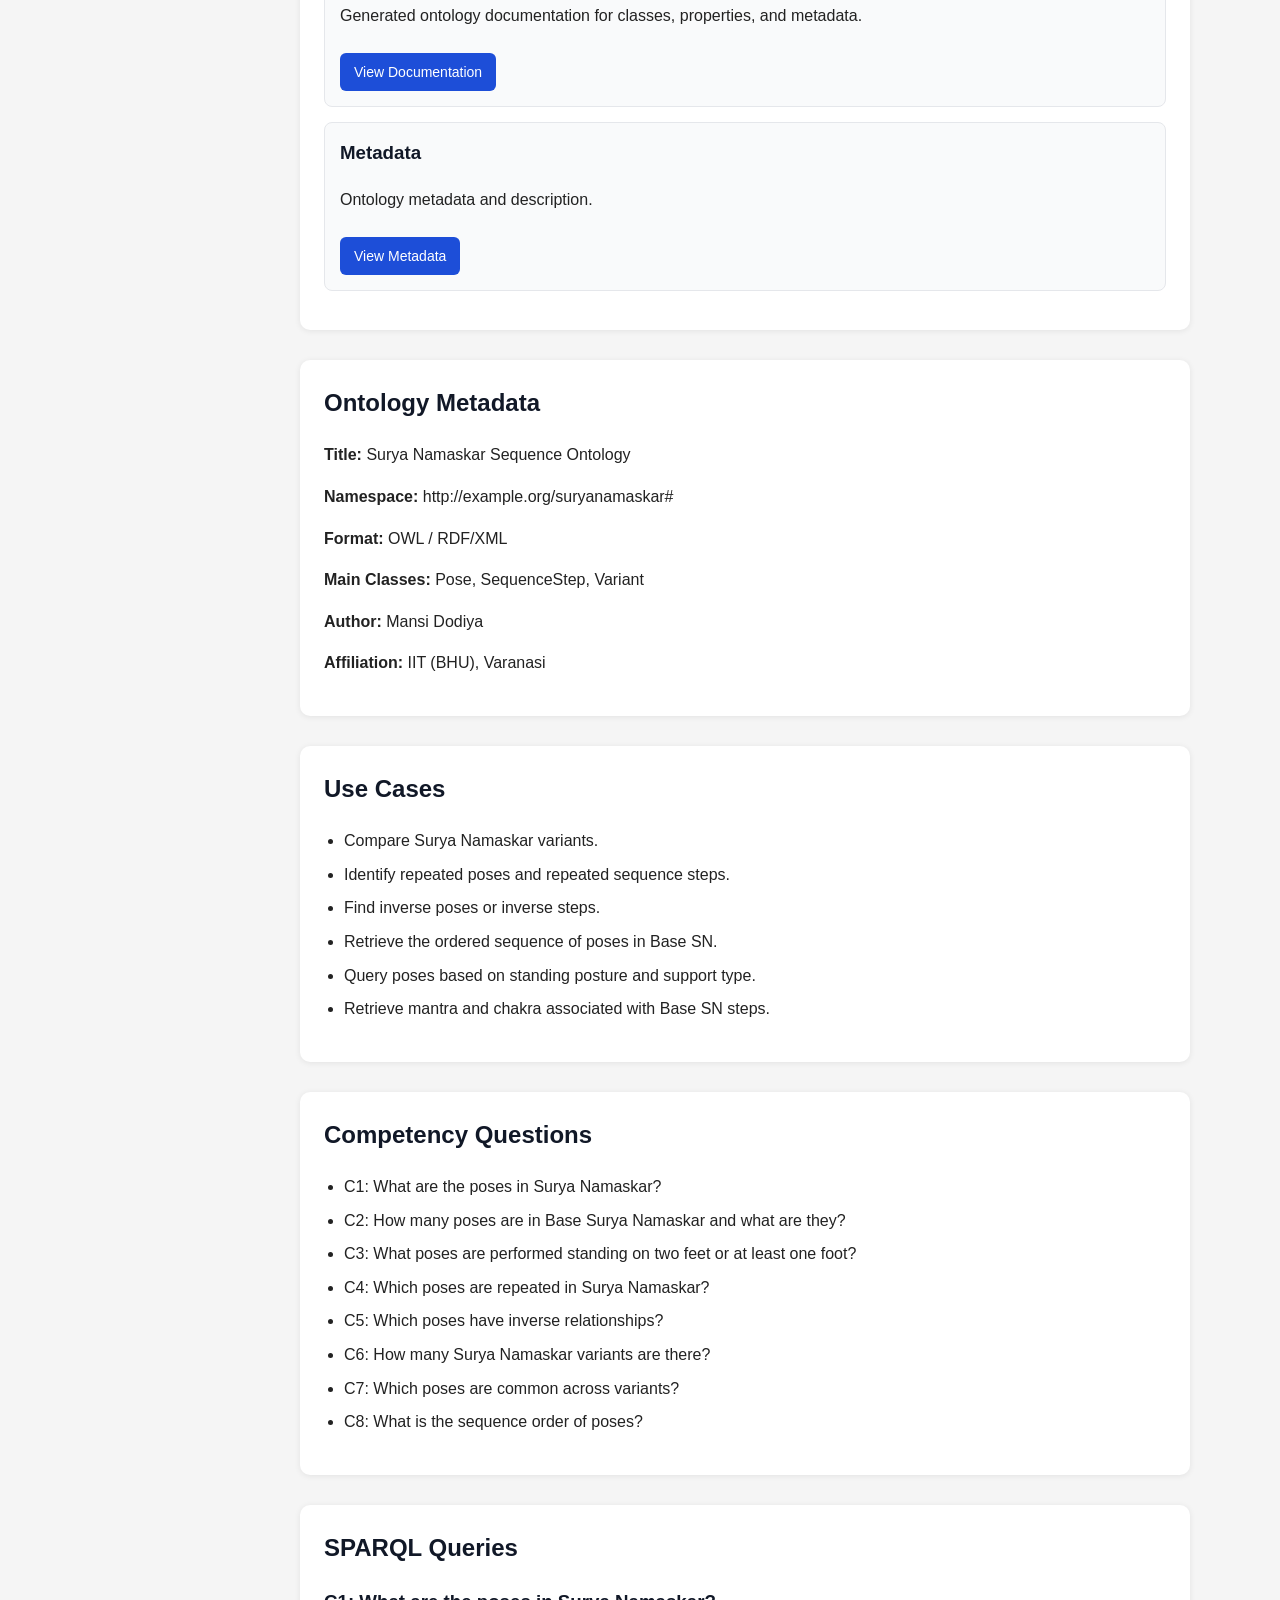
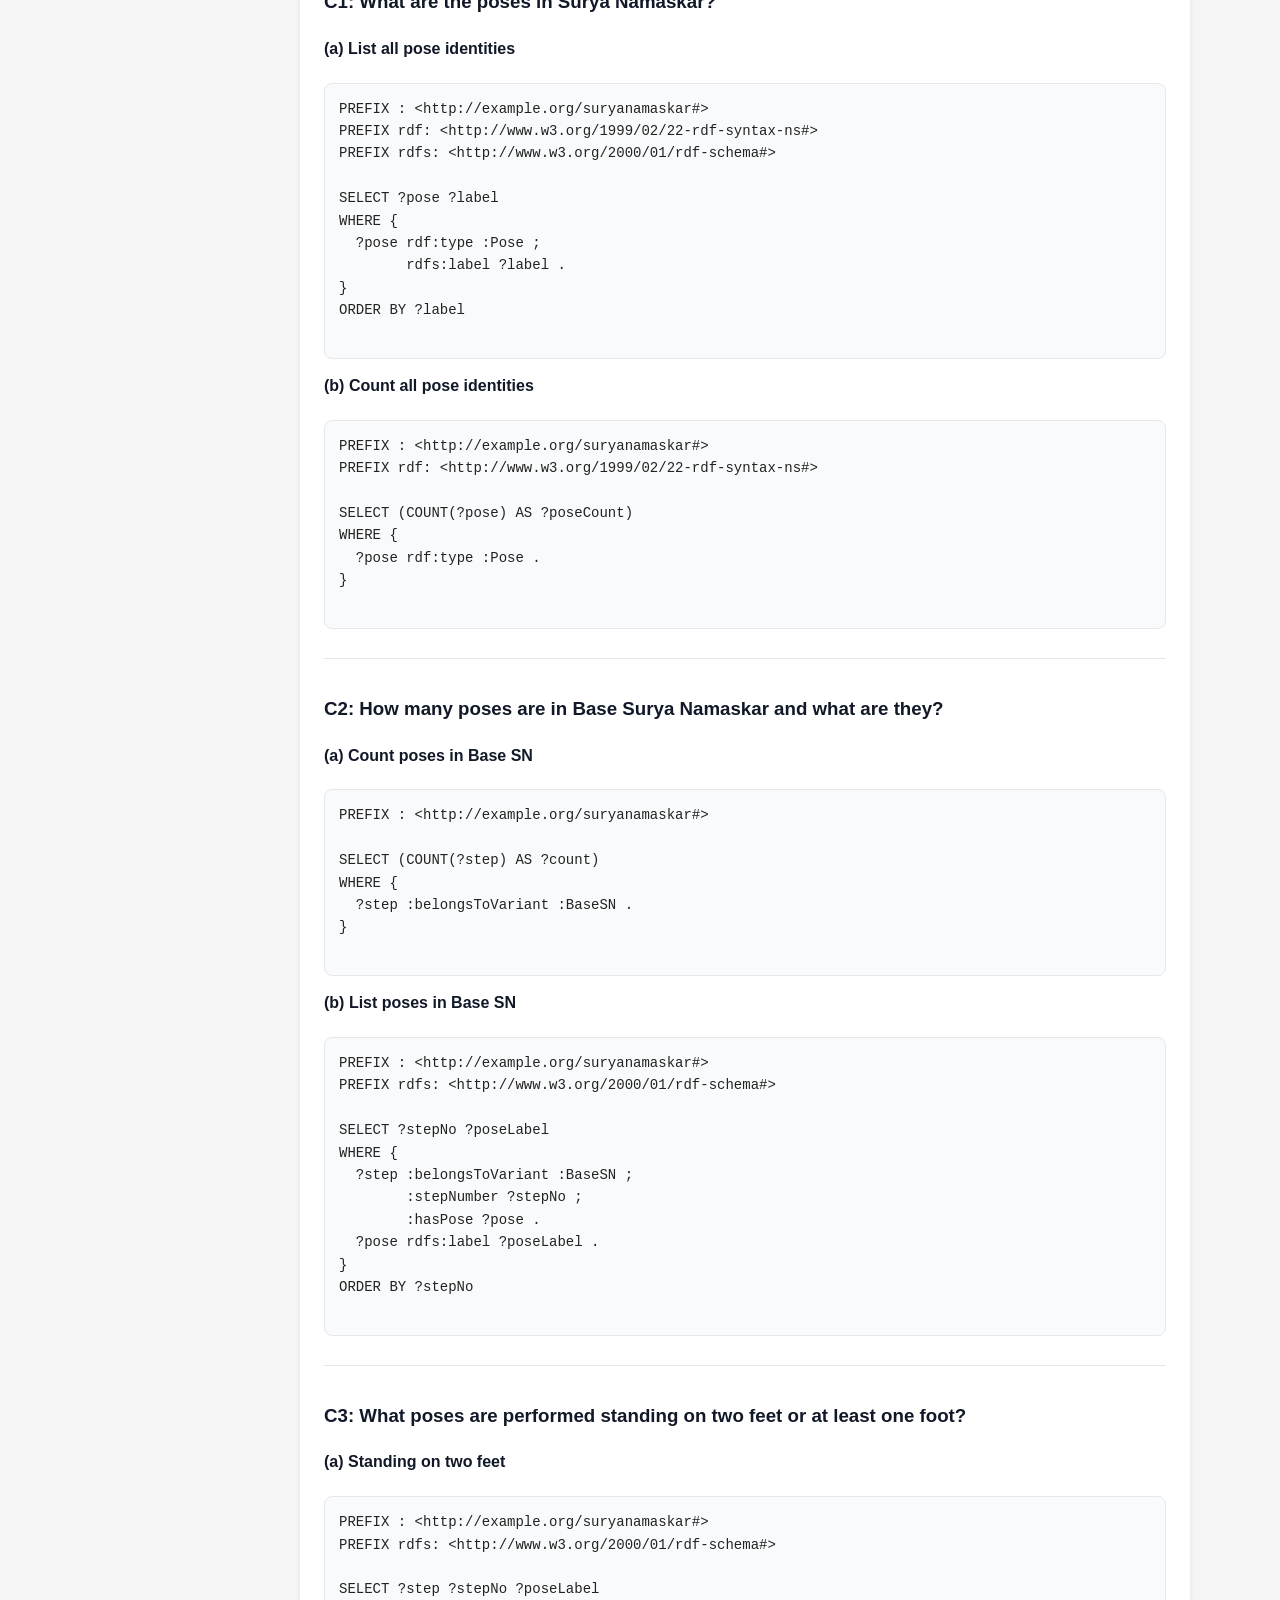
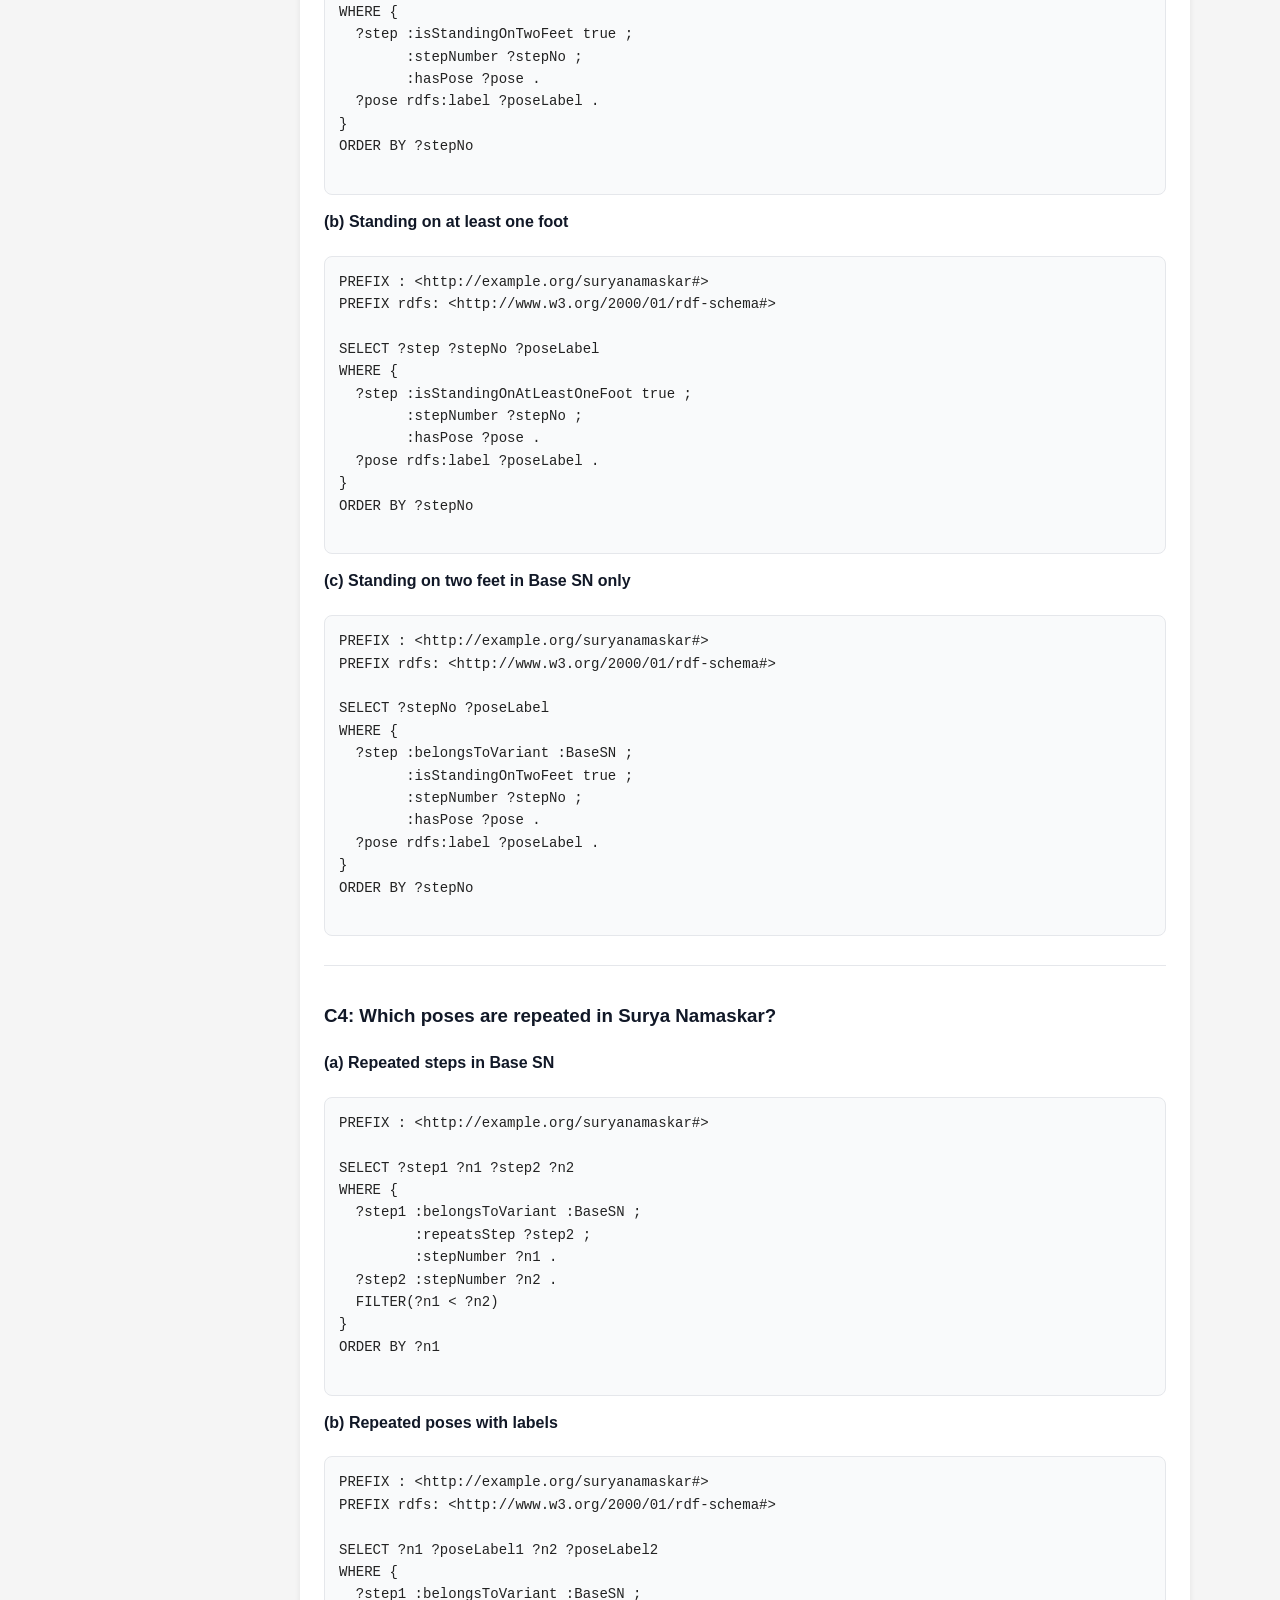
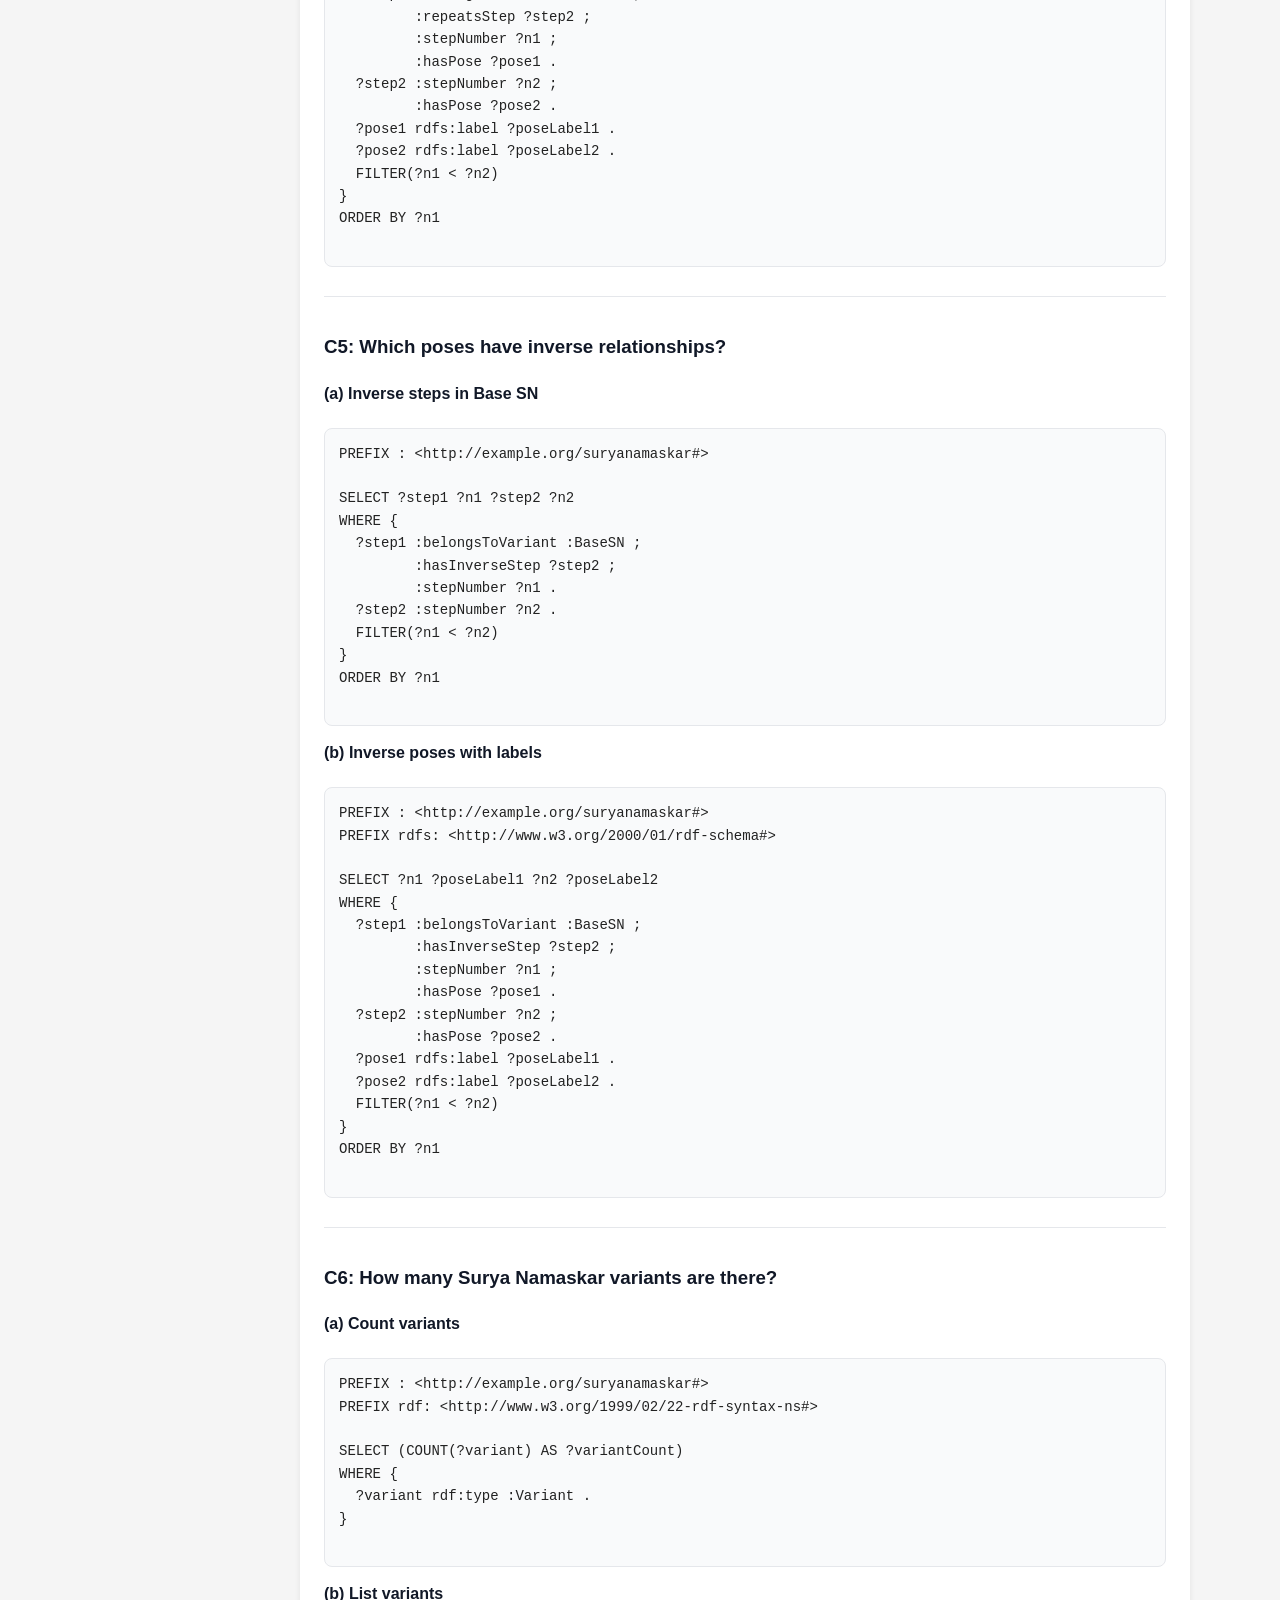
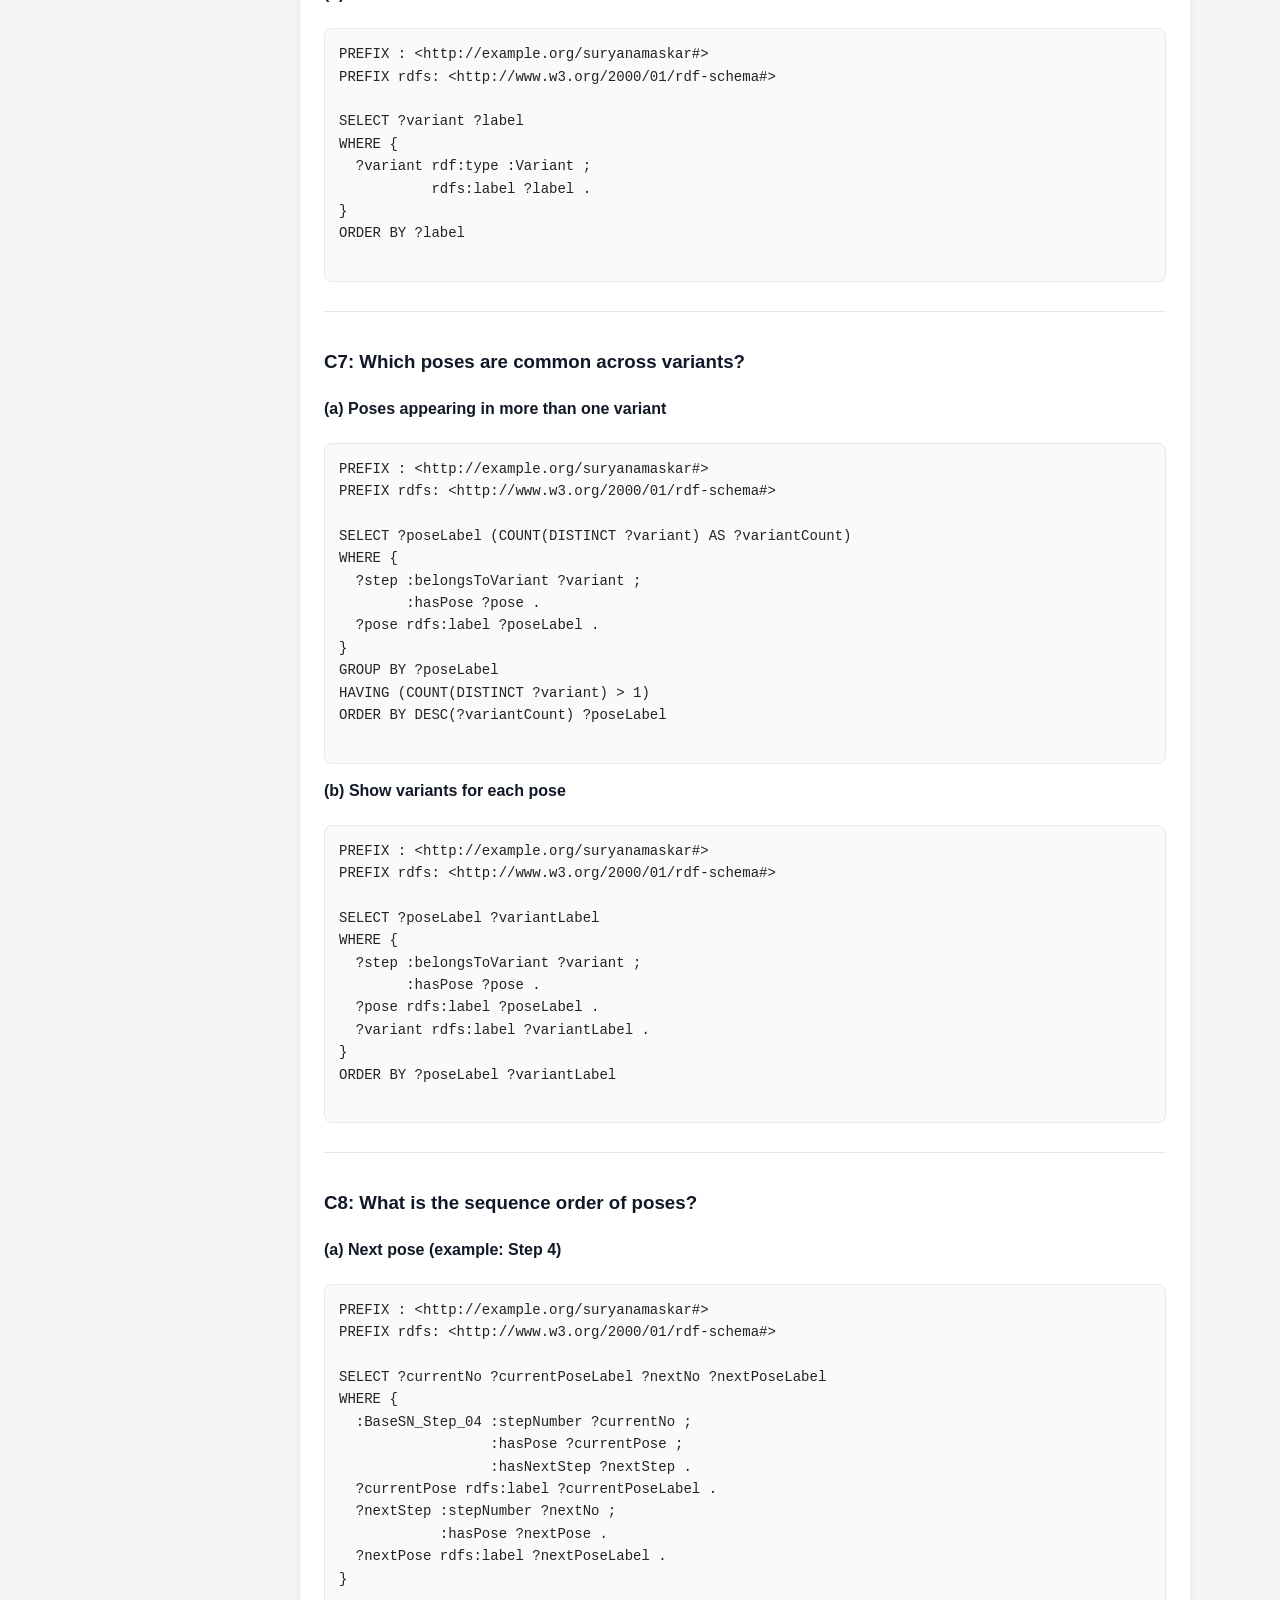
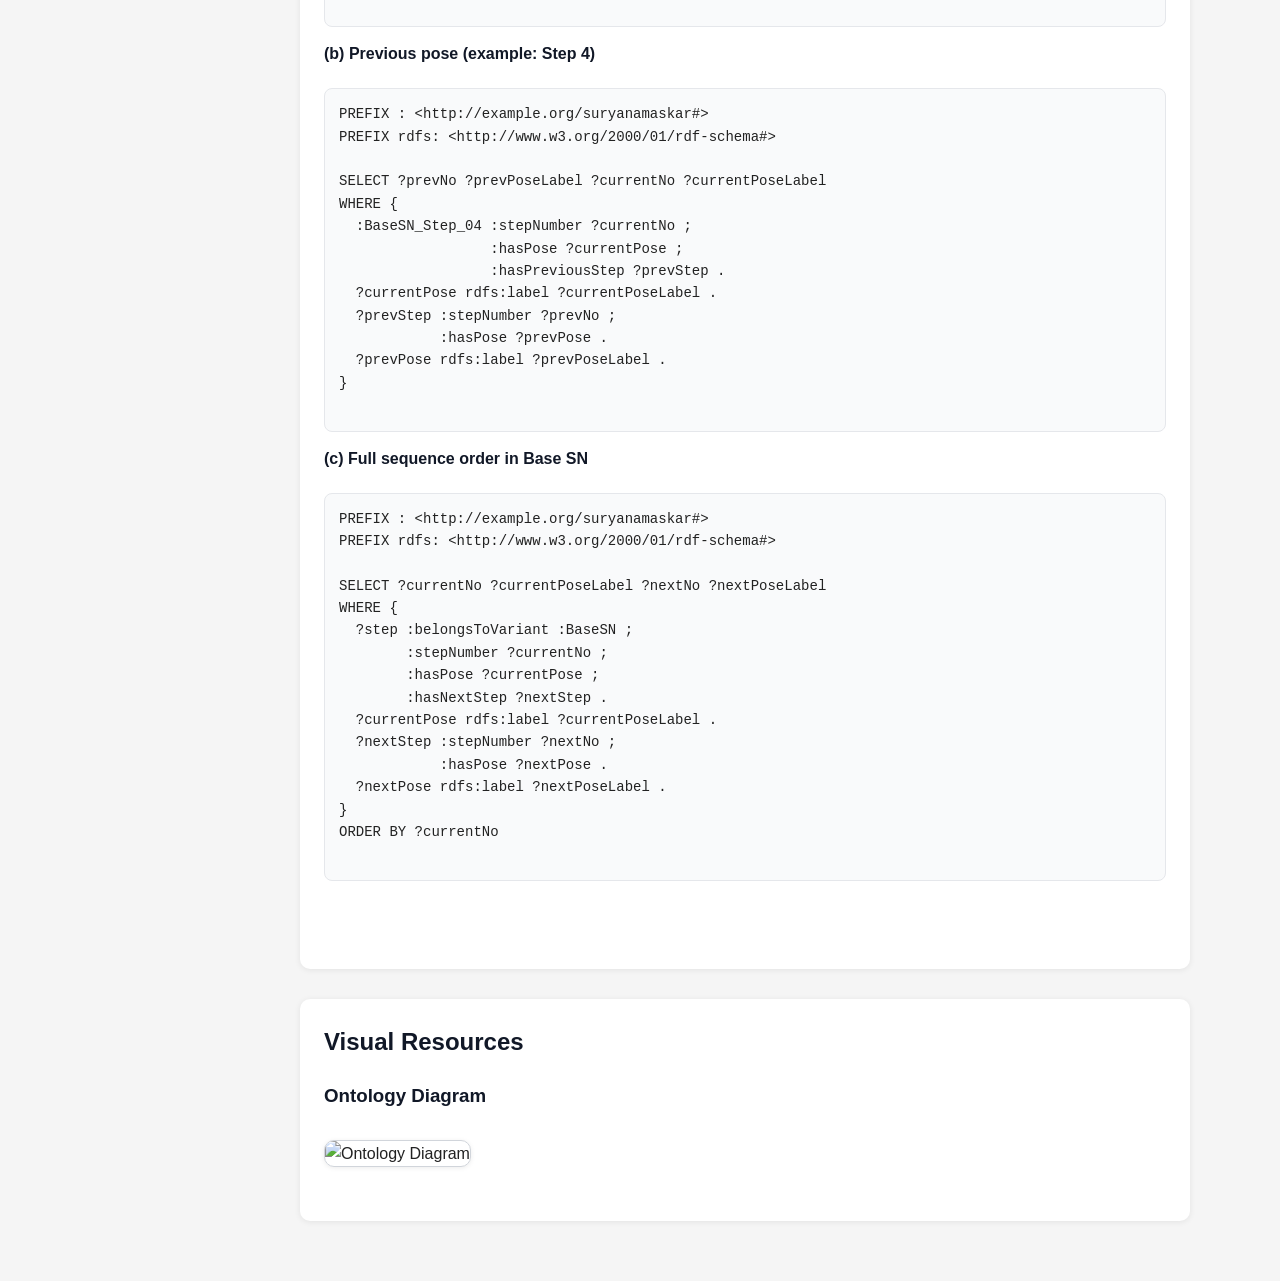
==== commit 01babb69: "Update index.html" ====
--- a/index.html
+++ b/index.html
@@ -19,7 +19,6 @@
         <a href="#cq">Competency Questions</a>
         <a href="#sparql">SPARQL Queries</a>
         <a href="#visuals">Visual Resources</a>
-        <a href="#team">Team</a>
       </nav>
     </aside>
 
@@ -78,7 +77,6 @@
         <div class="file-box">
           <h3>Ontology File</h3>
           <p>Main OWL ontology file for Surya Namaskar.</p>
-          <a class="btn" href="models/combined.owl" target="_blank">View OWL</a>
           <a class="btn" href="models/combined.owl" download>Download OWL</a>
         </div>
 
@@ -449,22 +447,10 @@
           <img src="images/ontology_diagram.png" alt="Ontology Diagram">
         </div>
 
-        <div class="visual-block">
-          <h3>Protégé View</h3>
-          <img src="images/protege.png" alt="Protege View">
-        </div>
-
-        <div class="visual-block">
-          <h3>WebVOWL View</h3>
-          <img src="images/webvowl.png" alt="WebVOWL View">
-        </div>
-      </section>
-
-      <section id="team">
-        <h2>Team</h2>
-        <p><strong>Mansi Dodiya</strong></p>
-        <p>IIT (BHU), Varanasi</p>
-      </section>
+        
+      </section>
+
+     
     </main>
   </div>
 </body>
--- a/style.css
+++ b/style.css
@@ -24,6 +24,7 @@
 .sidebar h2 {
   font-size: 20px;
   margin-bottom: 20px;
+  line-height: 1.4;
 }
 
 .sidebar nav a {
@@ -53,9 +54,15 @@
   box-shadow: 0 1px 6px rgba(0, 0, 0, 0.08);
 }
 
-h1, h2, h3 {
+h1, h2, h3, h4 {
   margin-top: 0;
   color: #111827;
+}
+
+.subtitle {
+  color: #6b7280;
+  margin-top: -10px;
+  margin-bottom: 20px;
 }
 
 ul {
@@ -68,8 +75,85 @@
 
 a {
   color: #1d4ed8;
+  text-decoration: none;
 }
 
 a:hover {
   text-decoration: underline;
 }
+
+pre {
+  background: #f9fafb;
+  padding: 14px;
+  border-radius: 8px;
+  overflow-x: auto;
+  border: 1px solid #e5e7eb;
+  white-space: pre-wrap;
+  word-break: break-word;
+  font-size: 14px;
+}
+
+.file-box {
+  background: #f9fafb;
+  padding: 15px;
+  border-radius: 8px;
+  margin-bottom: 15px;
+  border: 1px solid #e5e7eb;
+}
+
+.btn {
+  display: inline-block;
+  margin-top: 8px;
+  margin-right: 10px;
+  padding: 8px 14px;
+  background: #1d4ed8;
+  color: white;
+  text-decoration: none;
+  border-radius: 6px;
+  font-size: 14px;
+}
+
+.btn:hover {
+  background: #2563eb;
+  text-decoration: none;
+}
+
+.query-block {
+  margin-bottom: 35px;
+  padding-bottom: 15px;
+  border-bottom: 1px solid #e5e7eb;
+}
+
+.query-block:last-child {
+  border-bottom: none;
+}
+
+.visual-block {
+  margin-bottom: 30px;
+}
+
+.visual-block img {
+  max-width: 100%;
+  border-radius: 10px;
+  margin-top: 10px;
+  border: 1px solid #d1d5db;
+  box-shadow: 0 1px 5px rgba(0, 0, 0, 0.08);
+}
+
+@media (max-width: 900px) {
+  .sidebar {
+    position: relative;
+    width: 100%;
+    height: auto;
+  }
+
+  .content {
+    margin-left: 0;
+    max-width: 100%;
+    padding: 20px;
+  }
+
+  .container {
+    display: block;
+  }
+}
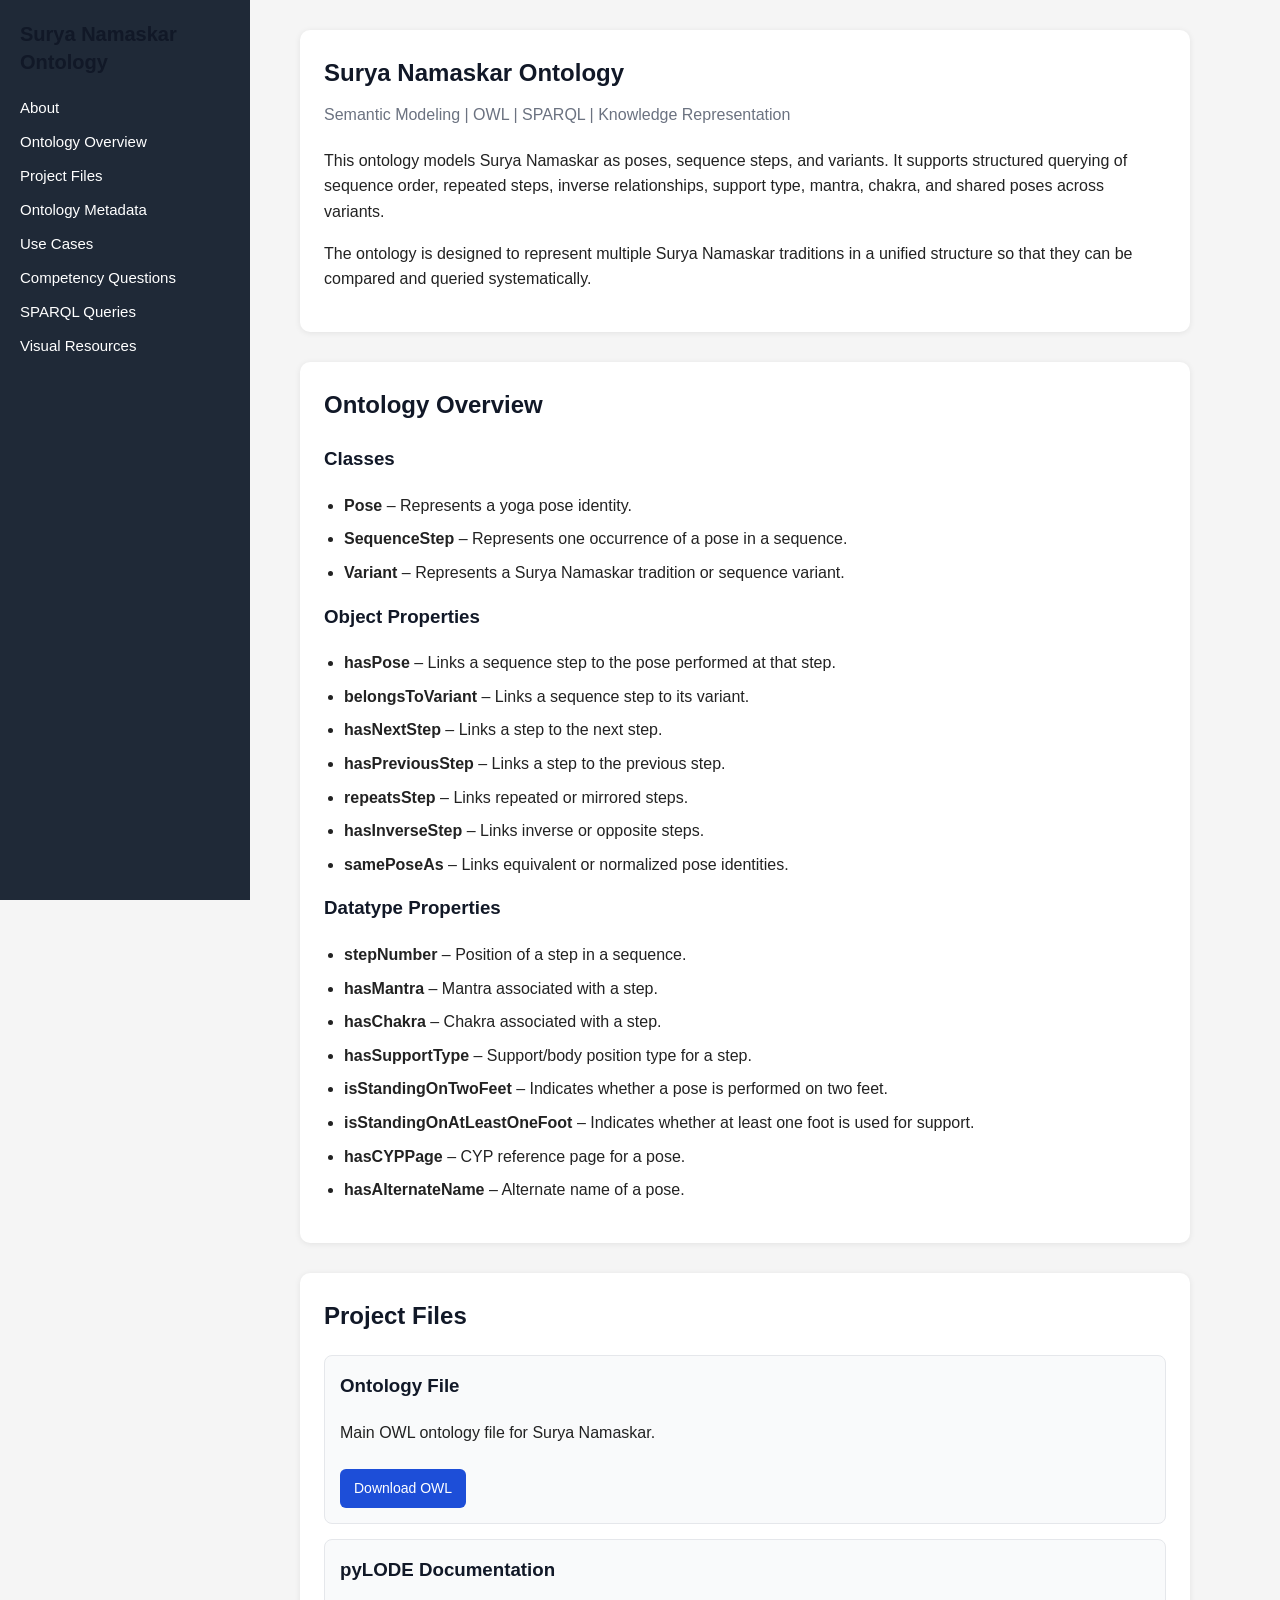
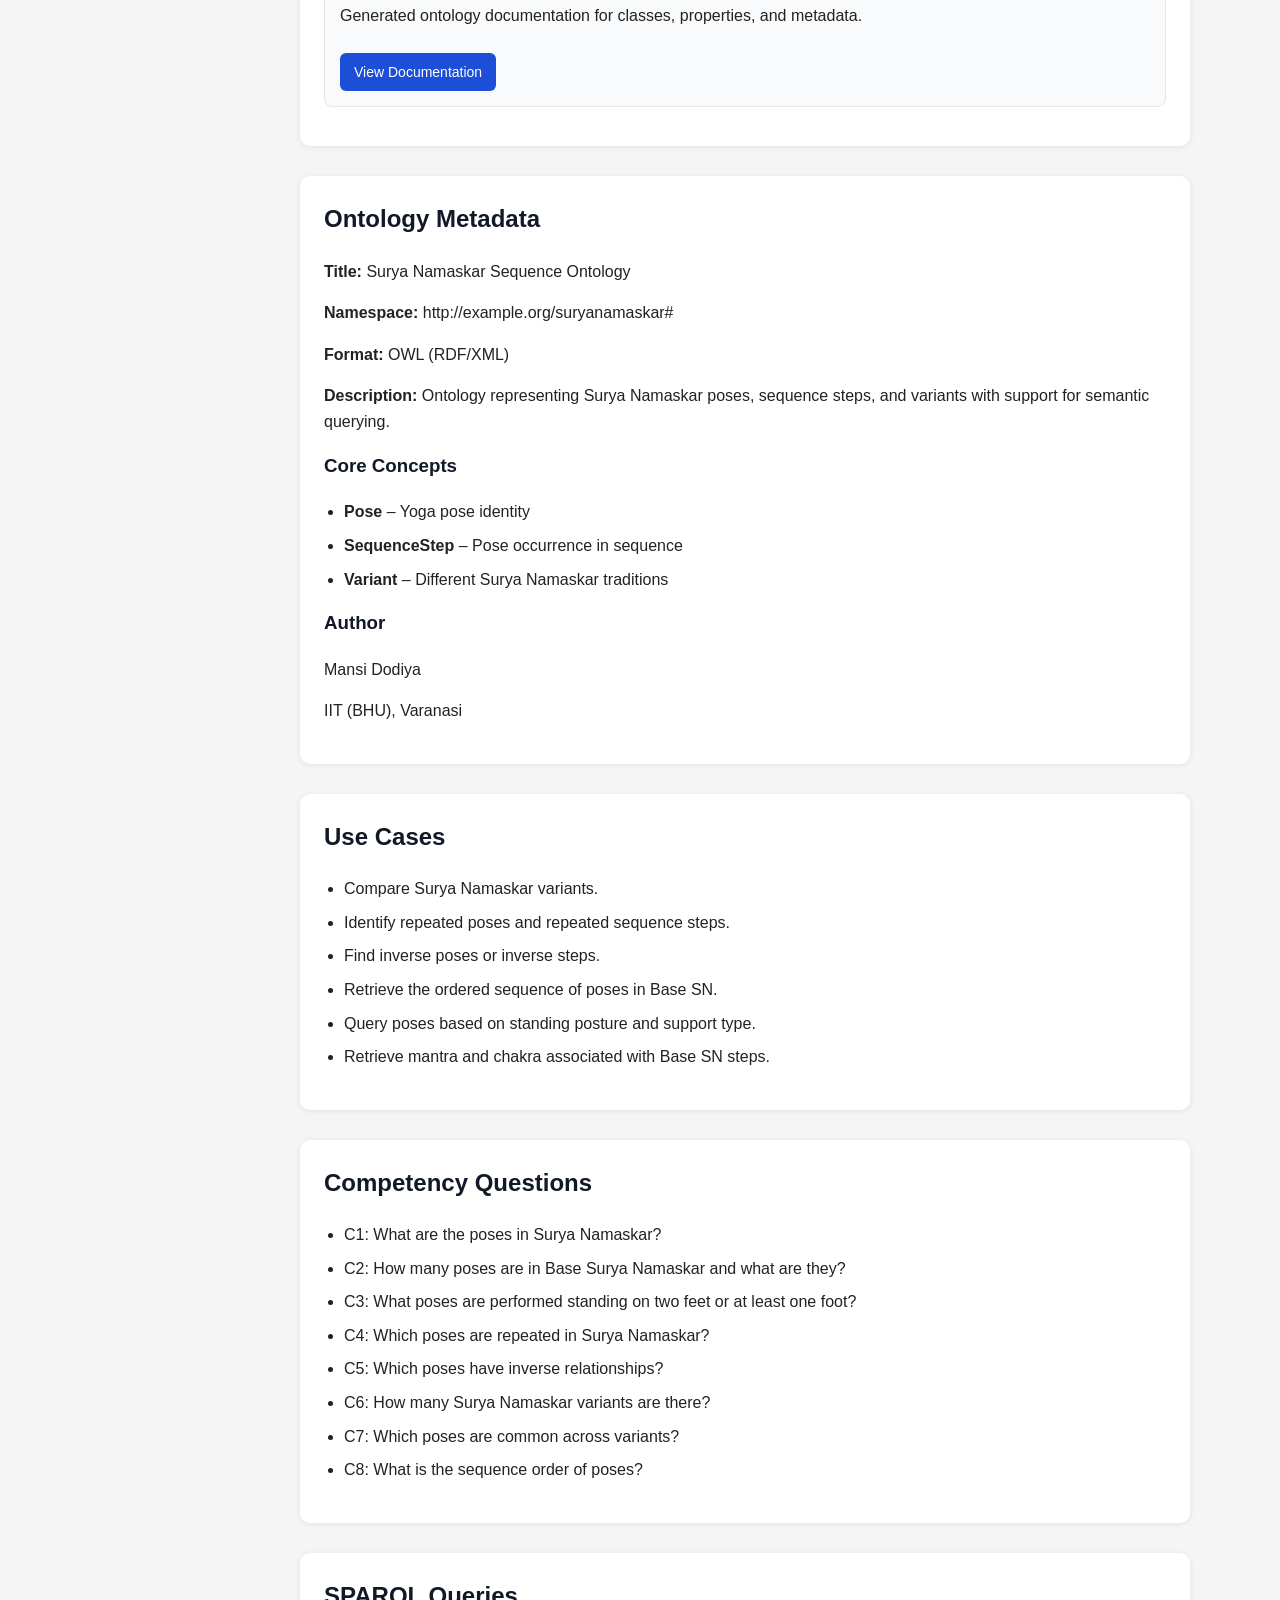
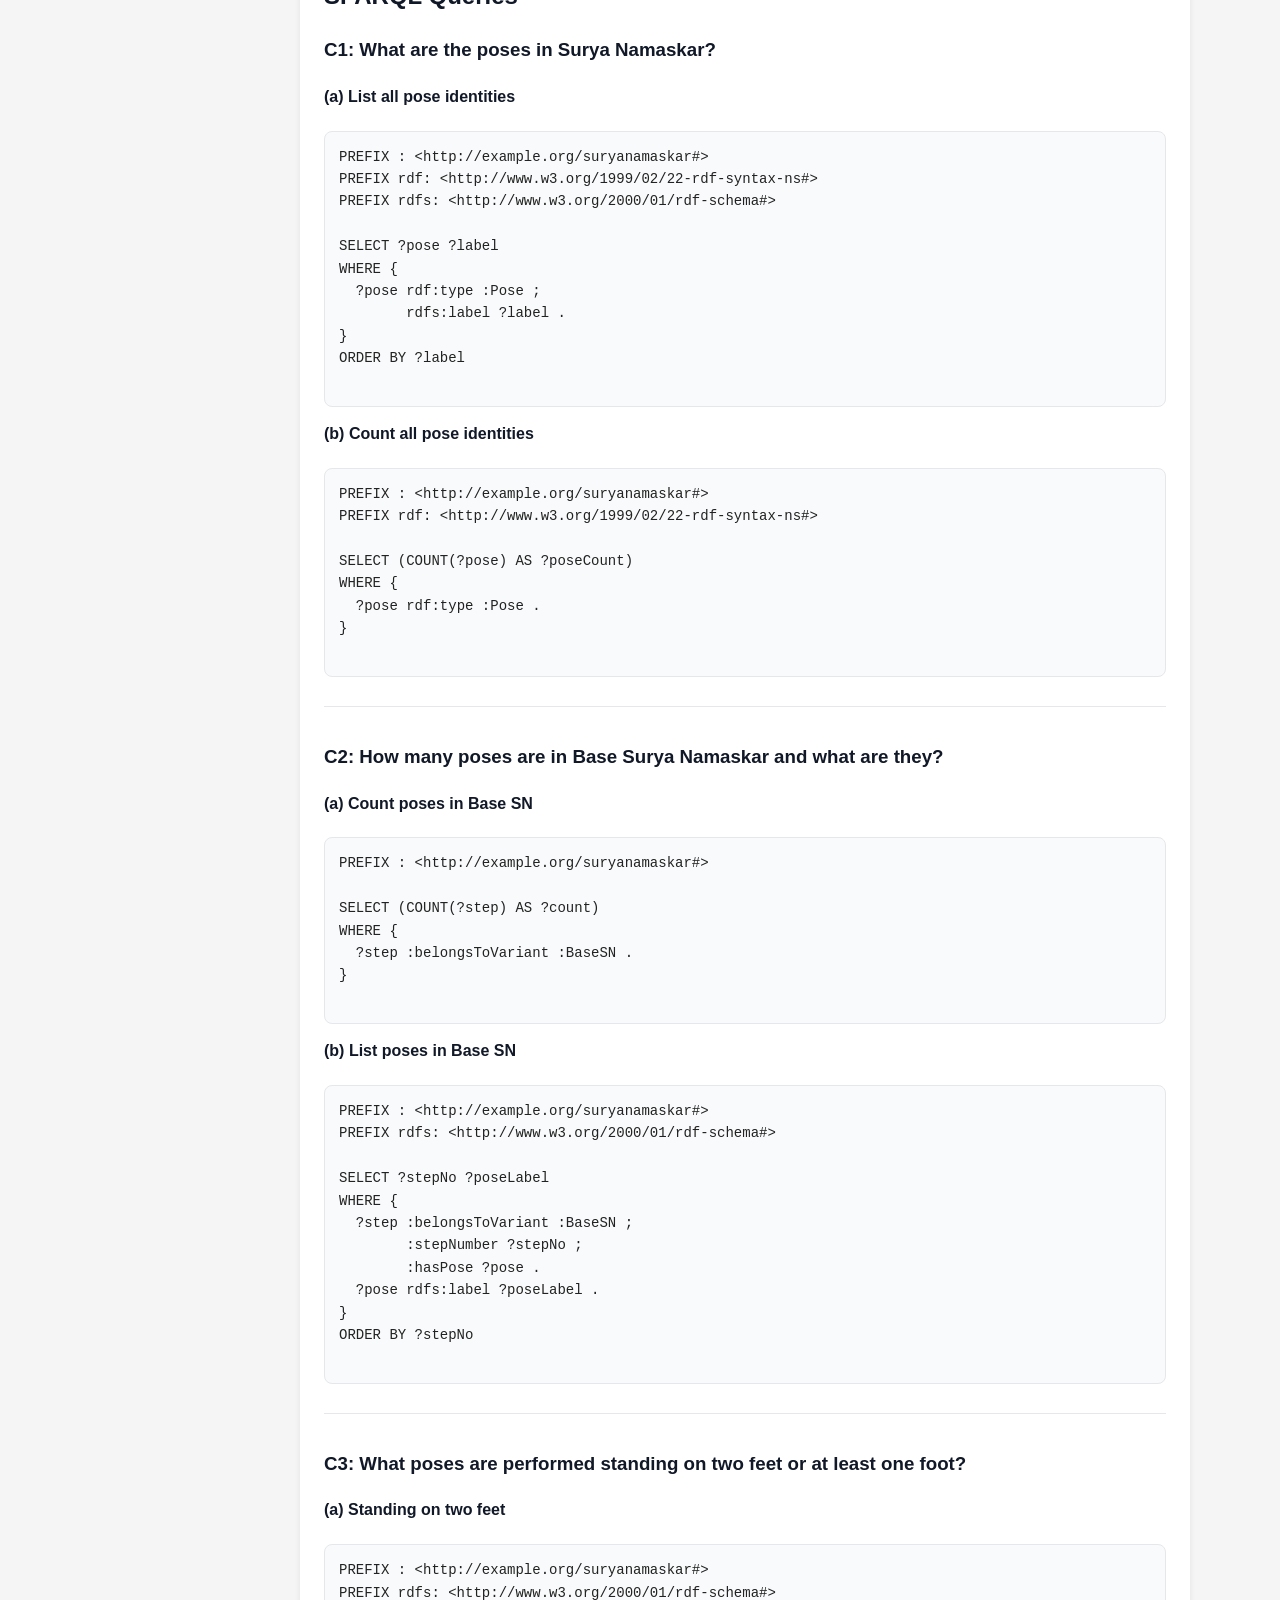
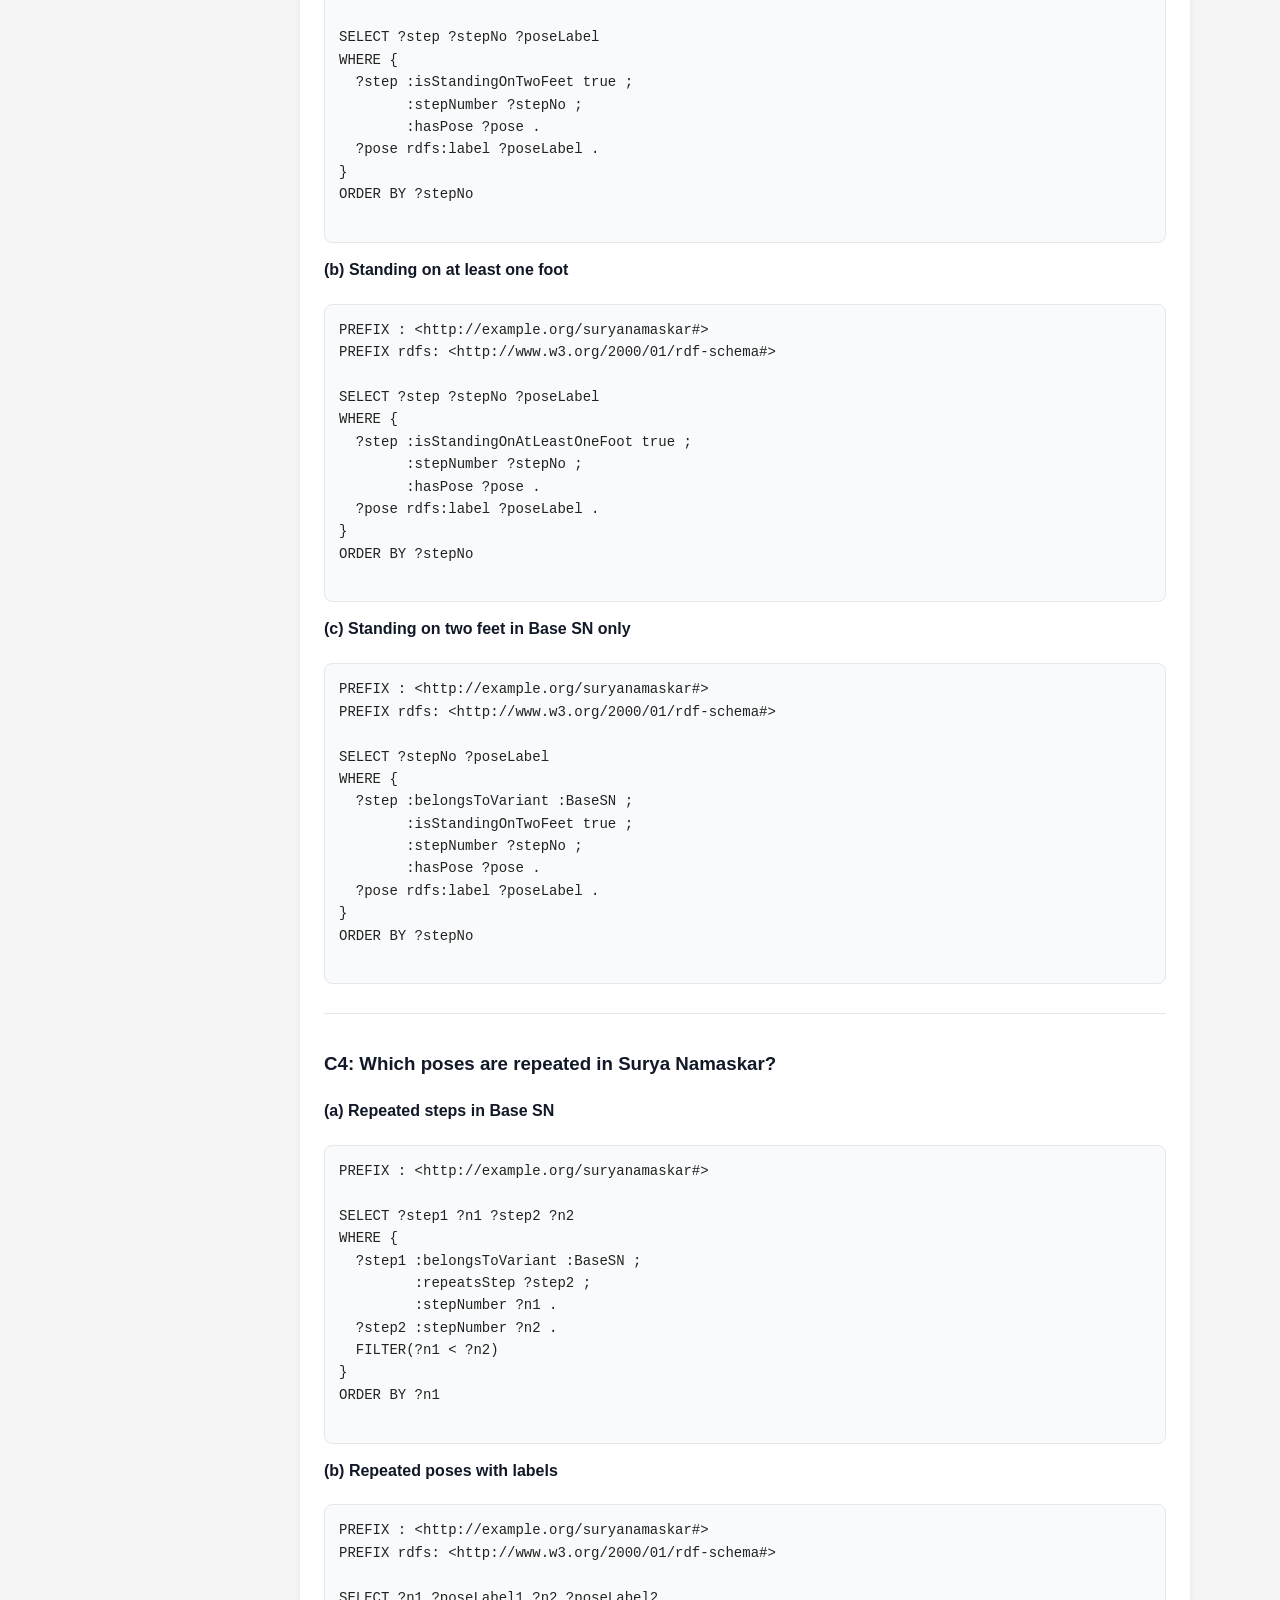
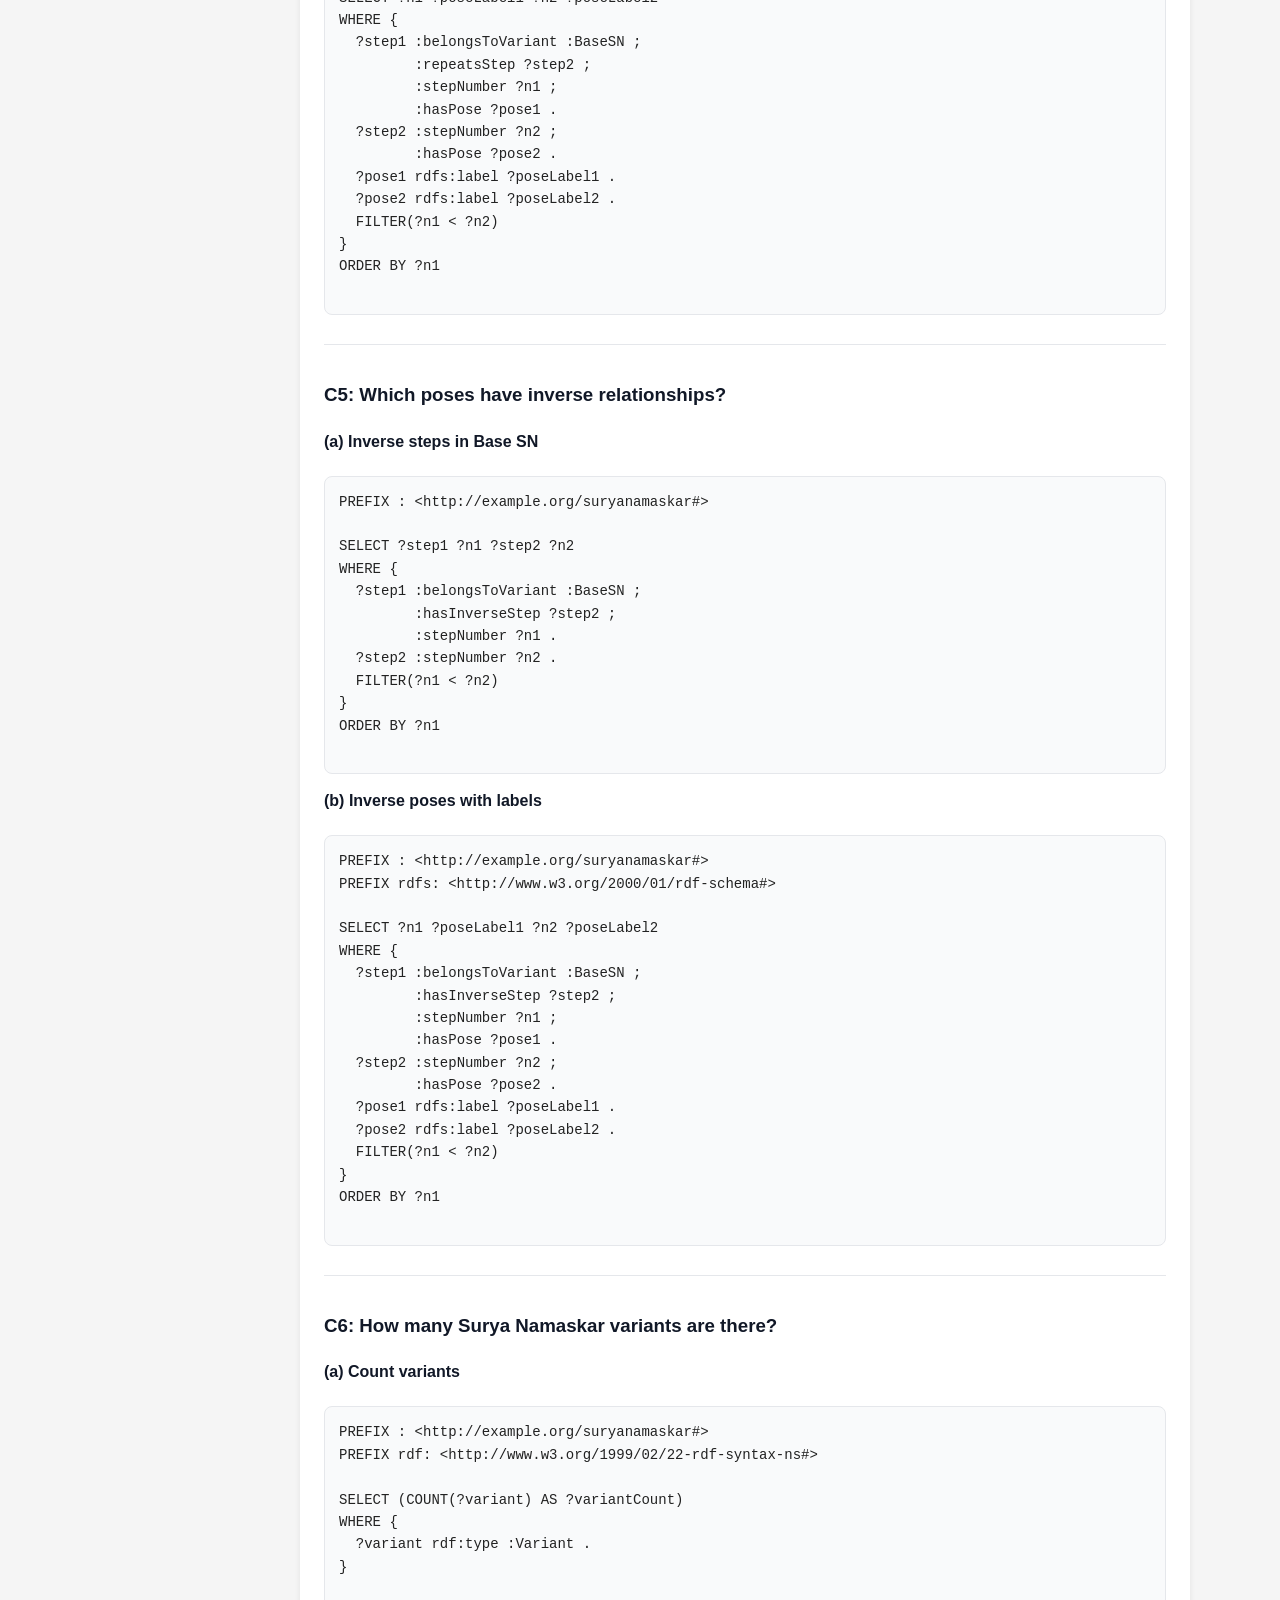
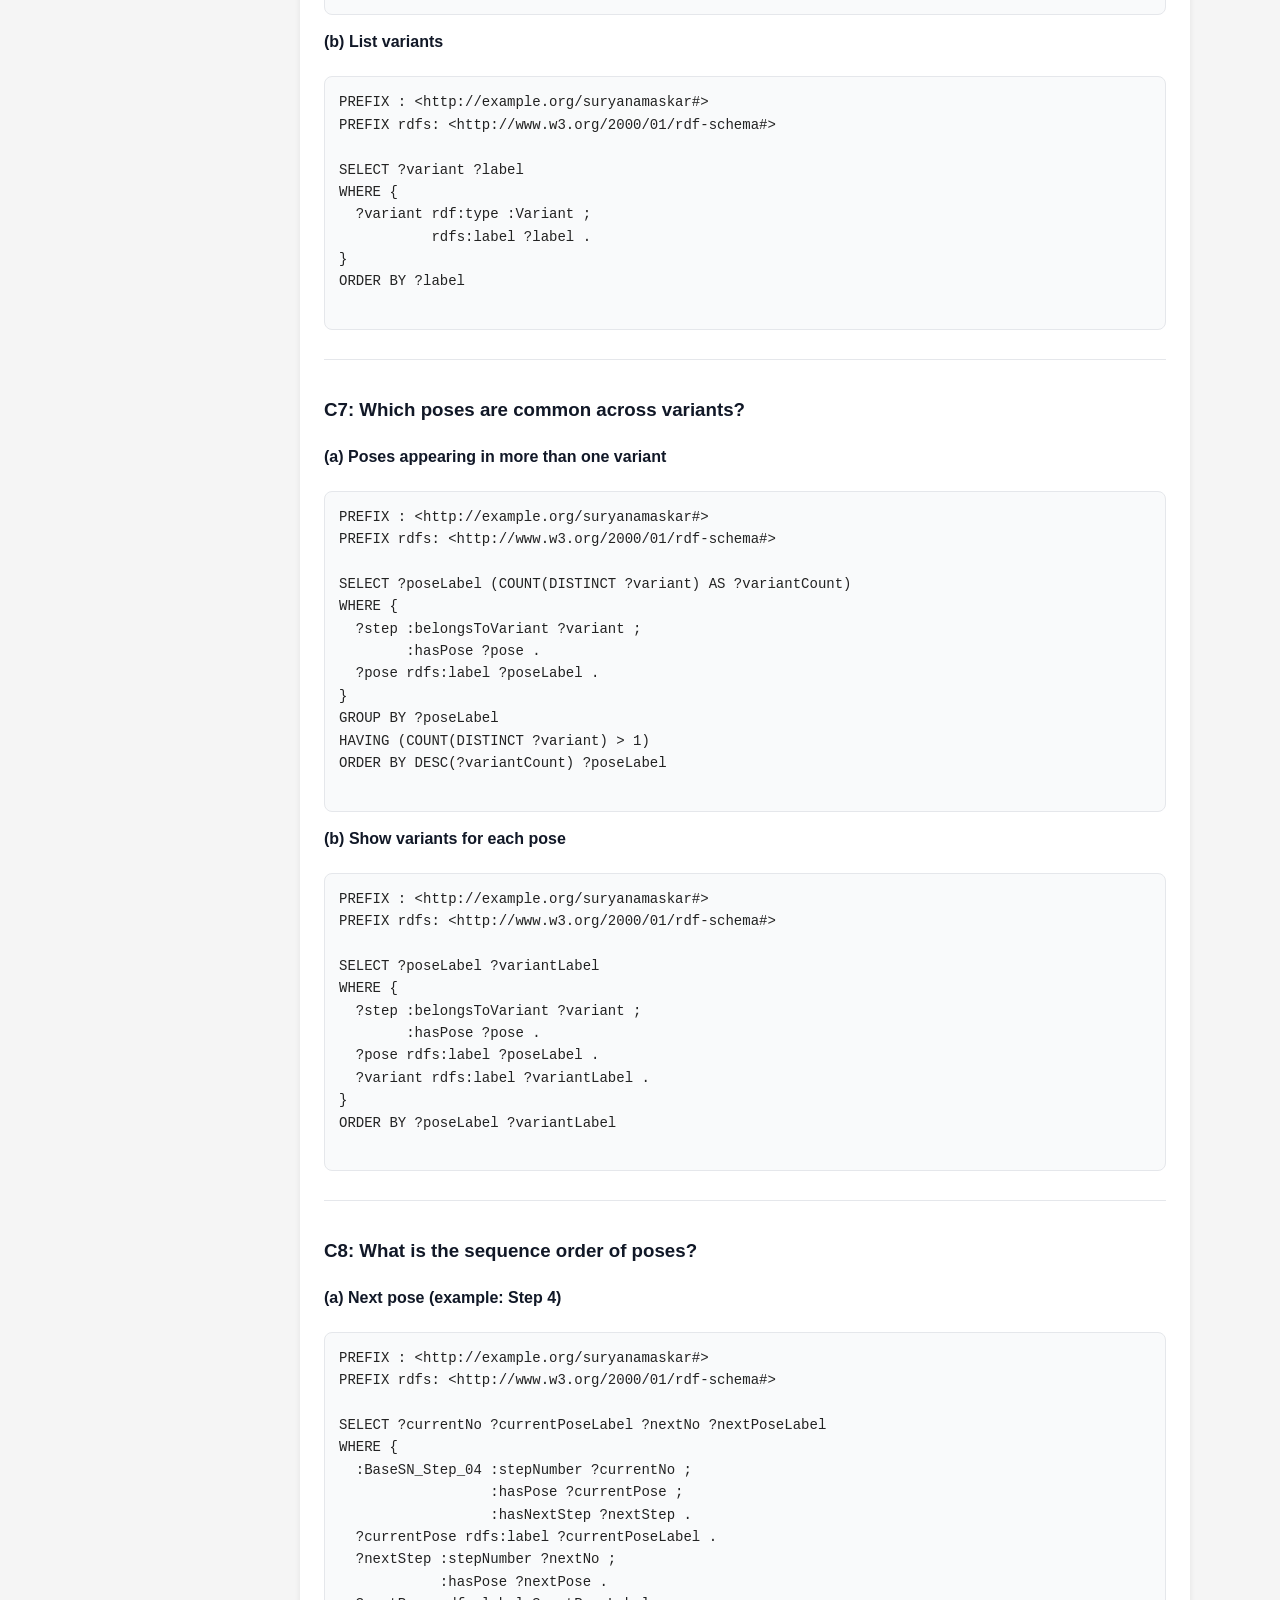
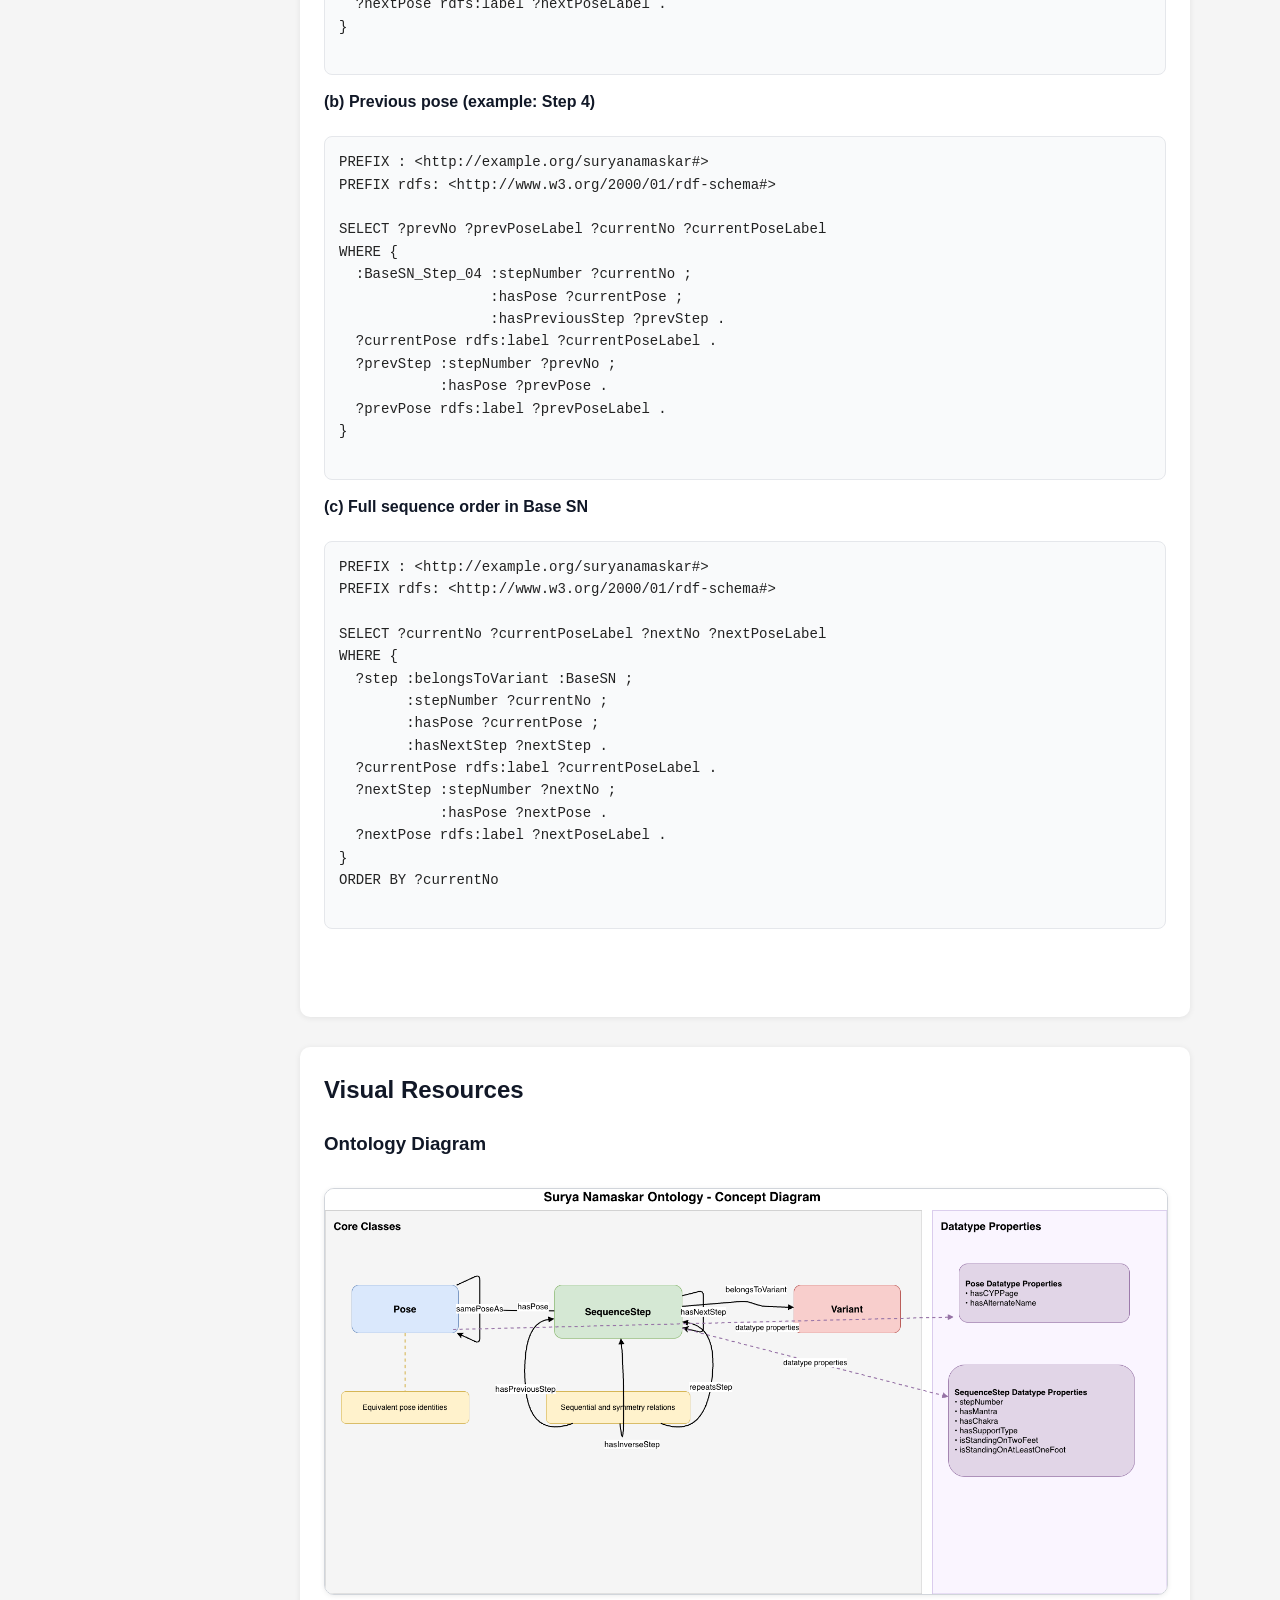
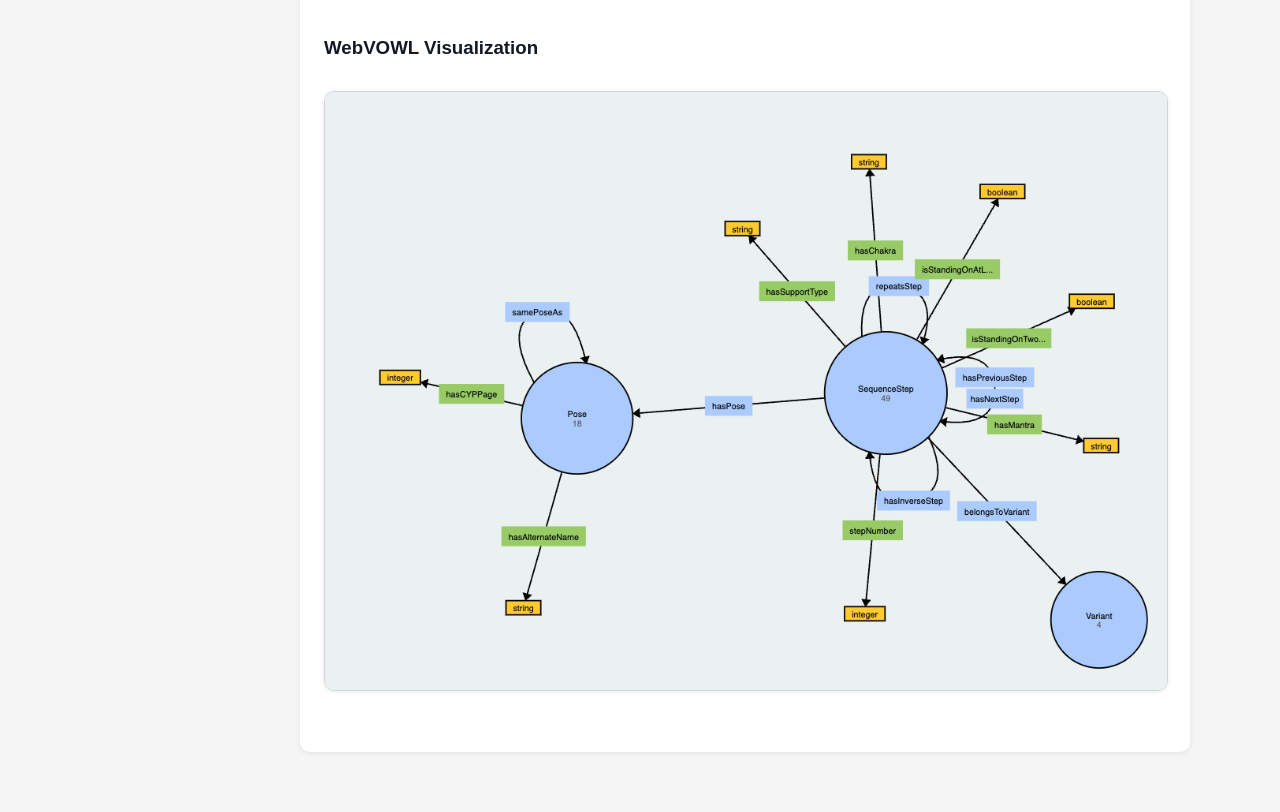
==== commit 31b63d00: "Update index.html" ====
--- a/index.html
+++ b/index.html
@@ -86,22 +86,29 @@
           <a class="btn" href="docs/ontology-doc.html" target="_blank">View Documentation</a>
         </div>
 
-        <div class="file-box">
-          <h3>Metadata</h3>
-          <p>Ontology metadata and description.</p>
-          <a class="btn" href="metadata/ontology_metadata.txt" target="_blank">View Metadata</a>
-        </div>
       </section>
 
       <section id="metadata">
         <h2>Ontology Metadata</h2>
+
+        <div class="metadata-box">
         <p><strong>Title:</strong> Surya Namaskar Sequence Ontology</p>
         <p><strong>Namespace:</strong> http://example.org/suryanamaskar#</p>
-        <p><strong>Format:</strong> OWL / RDF/XML</p>
-        <p><strong>Main Classes:</strong> Pose, SequenceStep, Variant</p>
-        <p><strong>Author:</strong> Mansi Dodiya</p>
-        <p><strong>Affiliation:</strong> IIT (BHU), Varanasi</p>
-      </section>
+        <p><strong>Format:</strong> OWL (RDF/XML)</p>
+        <p><strong>Description:</strong> Ontology representing Surya Namaskar poses, sequence steps, and variants with support for semantic querying.</p>
+
+        <h3>Core Concepts</h3>
+        <ul>
+          <li><strong>Pose</strong> – Yoga pose identity</li>
+          <li><strong>SequenceStep</strong> – Pose occurrence in sequence</li>
+          <li><strong>Variant</strong> – Different Surya Namaskar traditions</li>
+        </ul>
+
+      <h3>Author</h3>
+      <p>Mansi Dodiya</p>
+      <p>IIT (BHU), Varanasi</p>
+    </div>
+</section>
 
       <section id="usecases">
         <h2>Use Cases</h2>
@@ -447,6 +454,11 @@
           <img src="images/ontology_diagram.png" alt="Ontology Diagram">
         </div>
 
+        <div class="visual-block">
+          <h3>WebVOWL Visualization</h3>
+          <img src="images/webvowl.png" alt="WebVOWL View">
+        </div>
+
         
       </section>
 
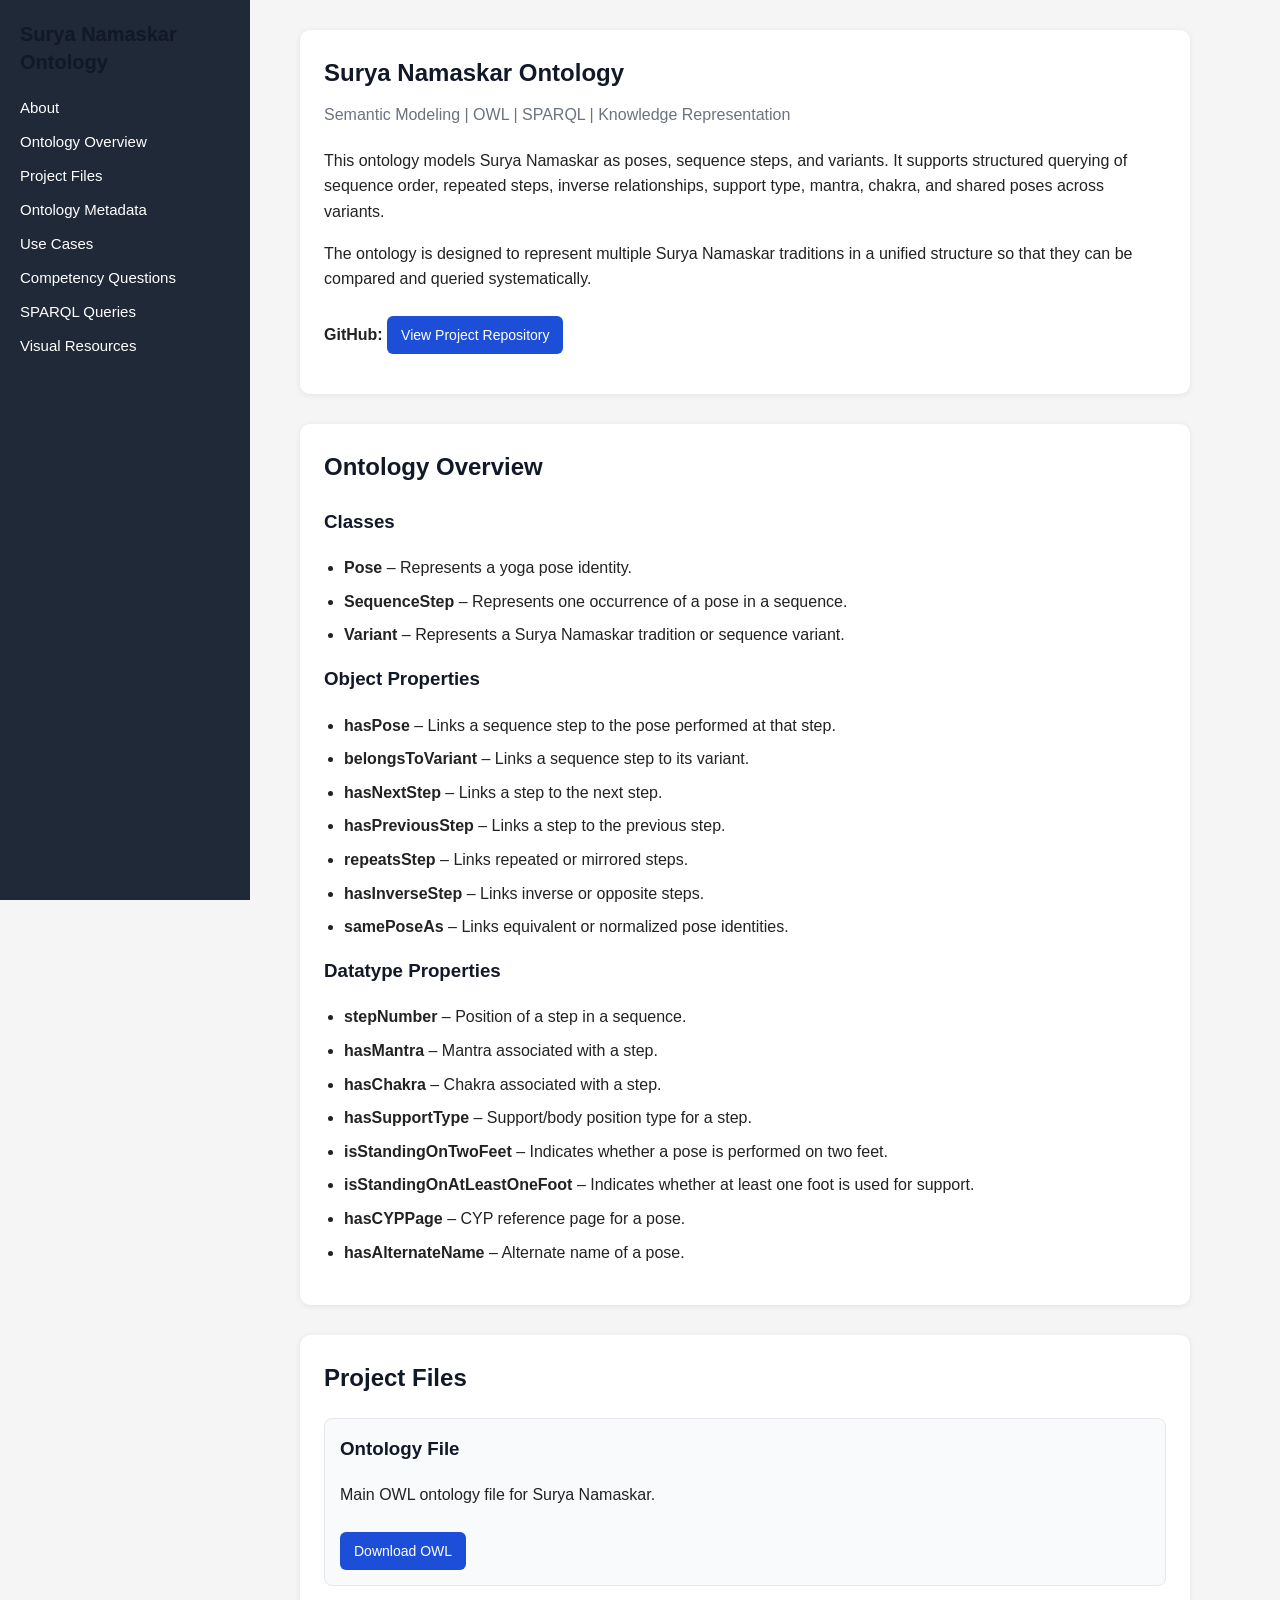
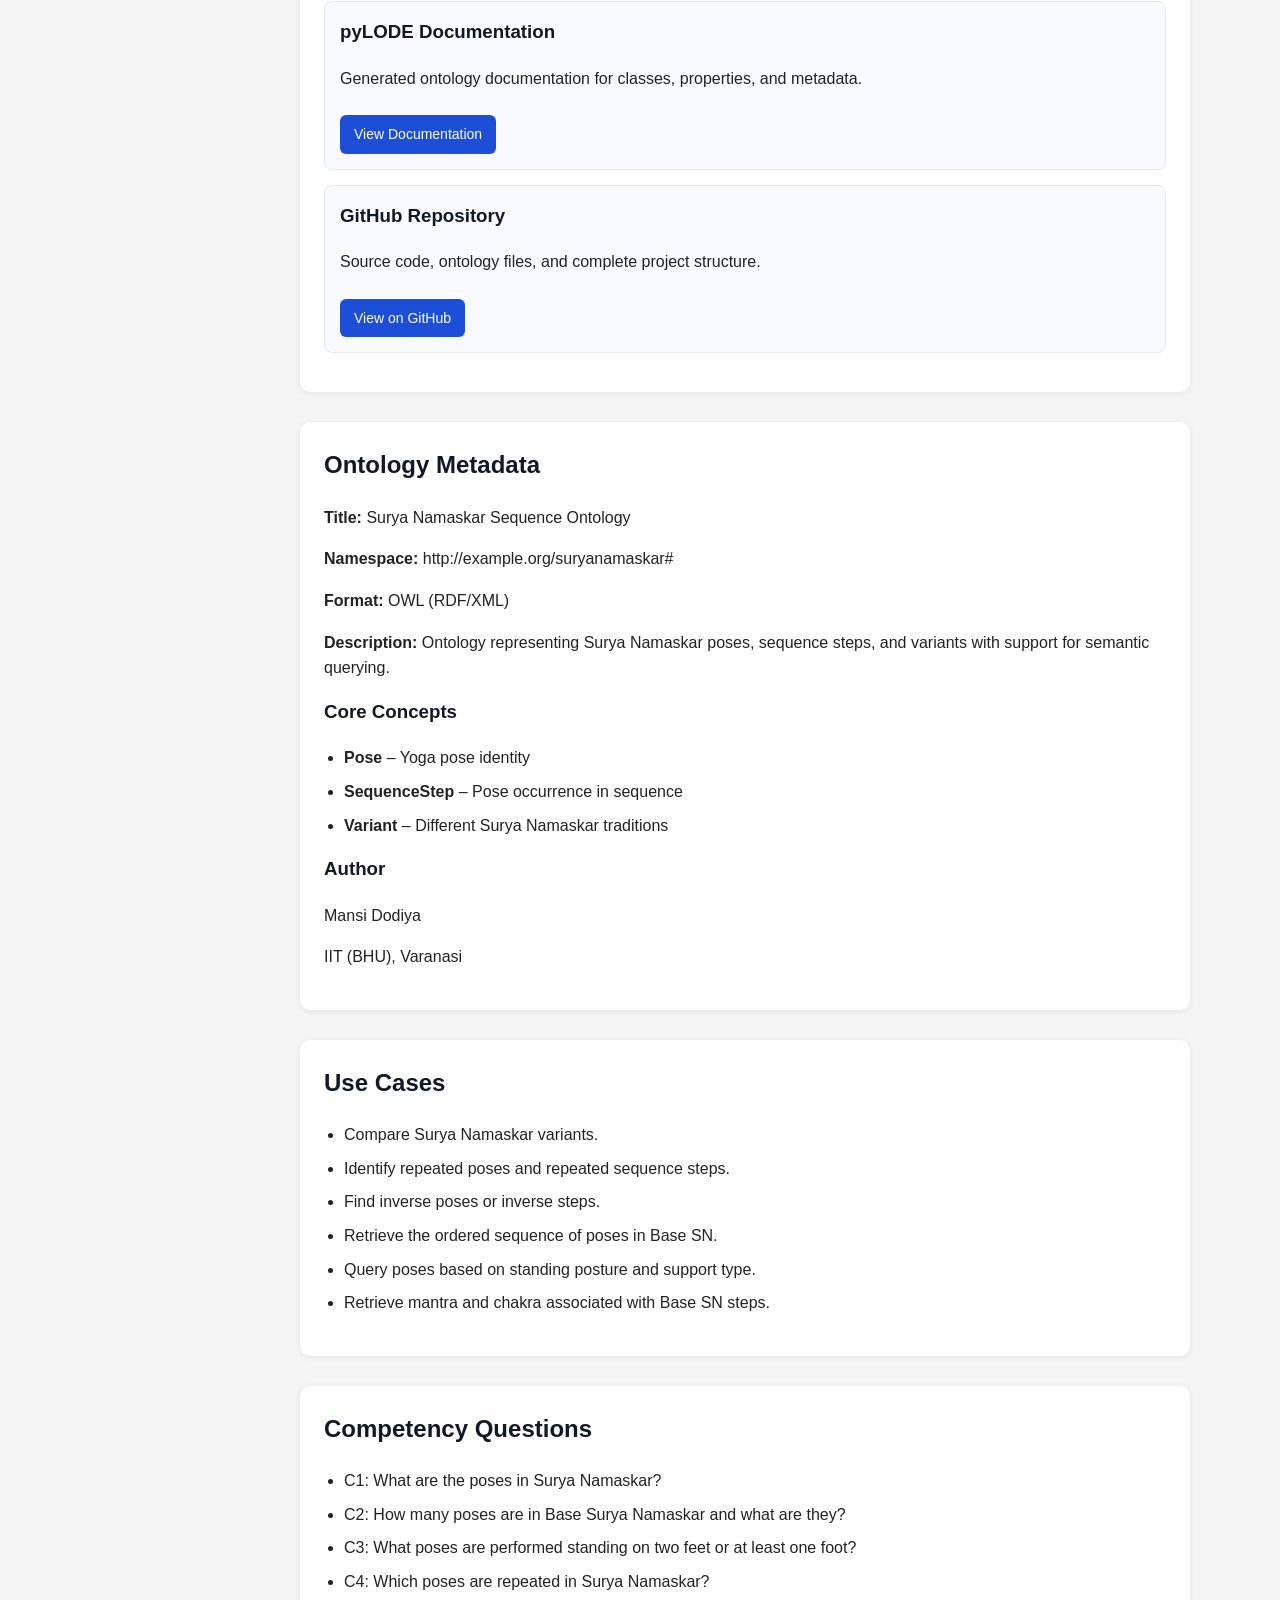
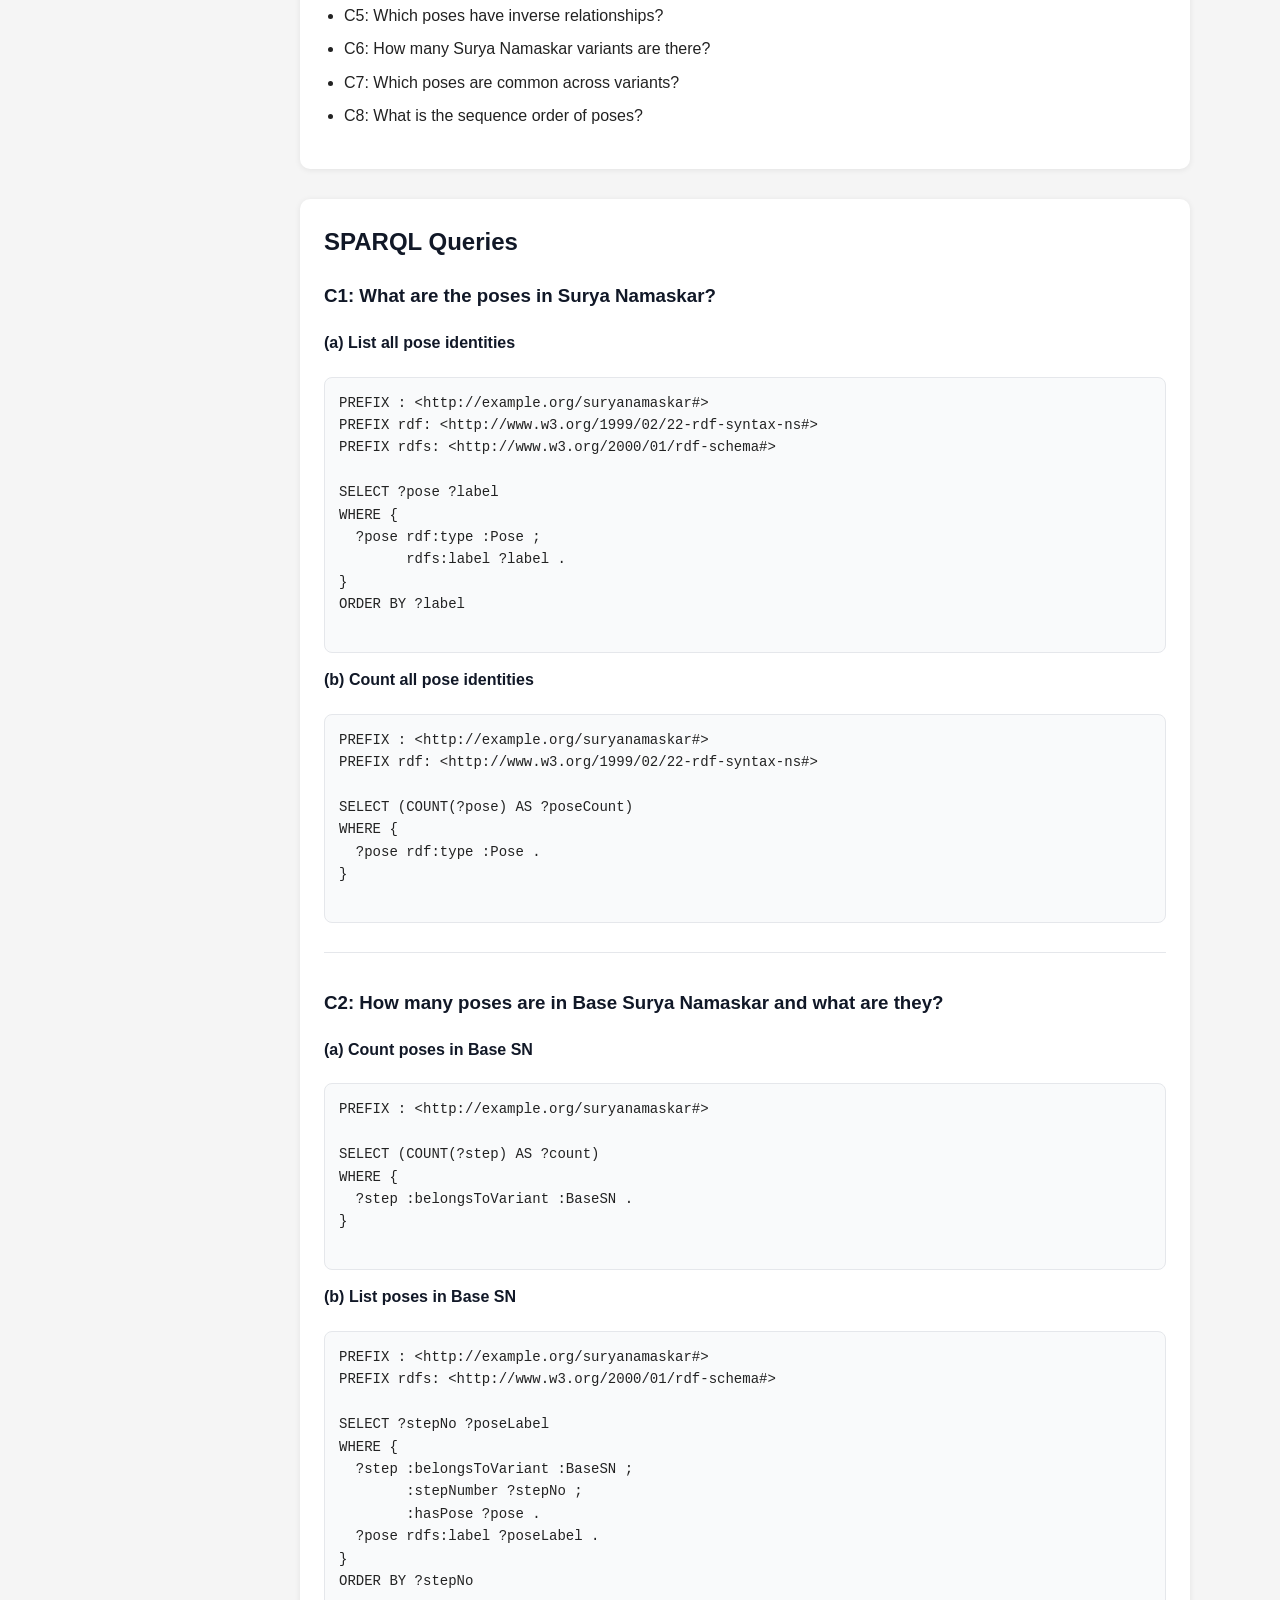
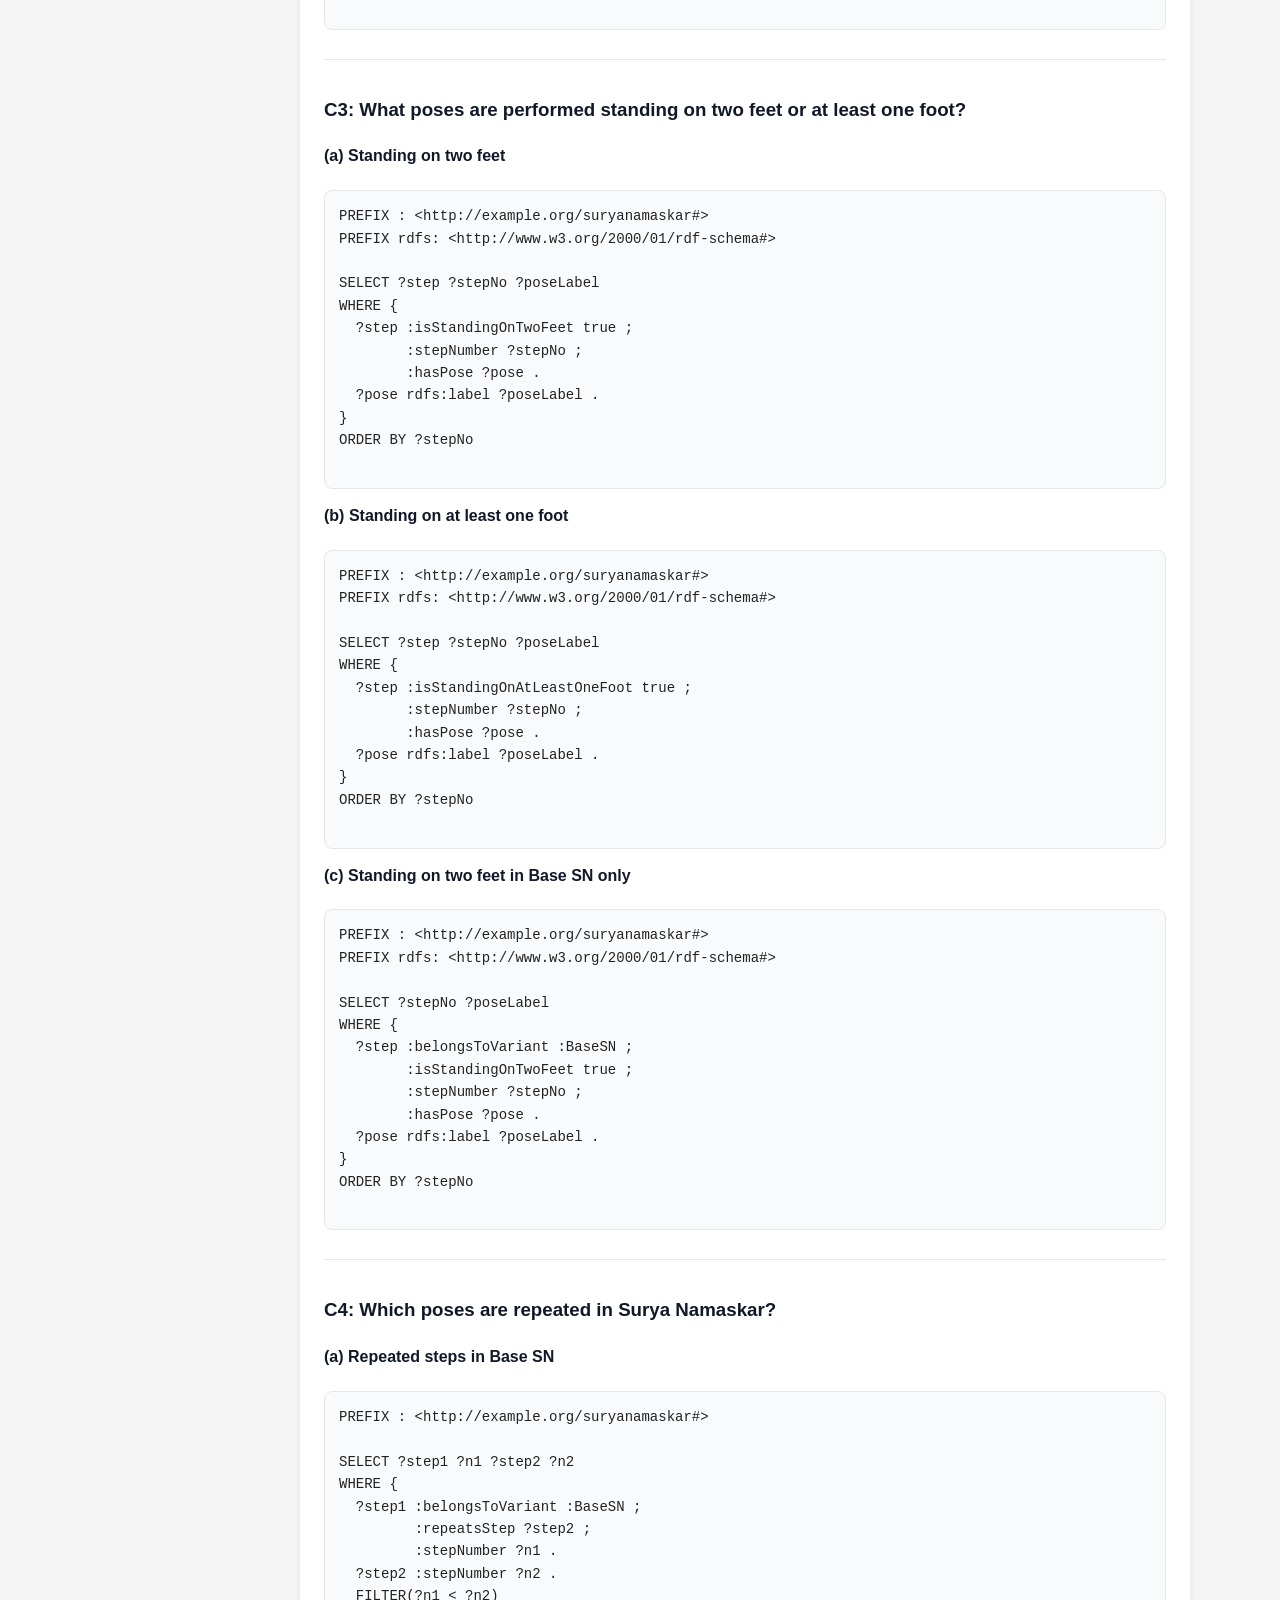
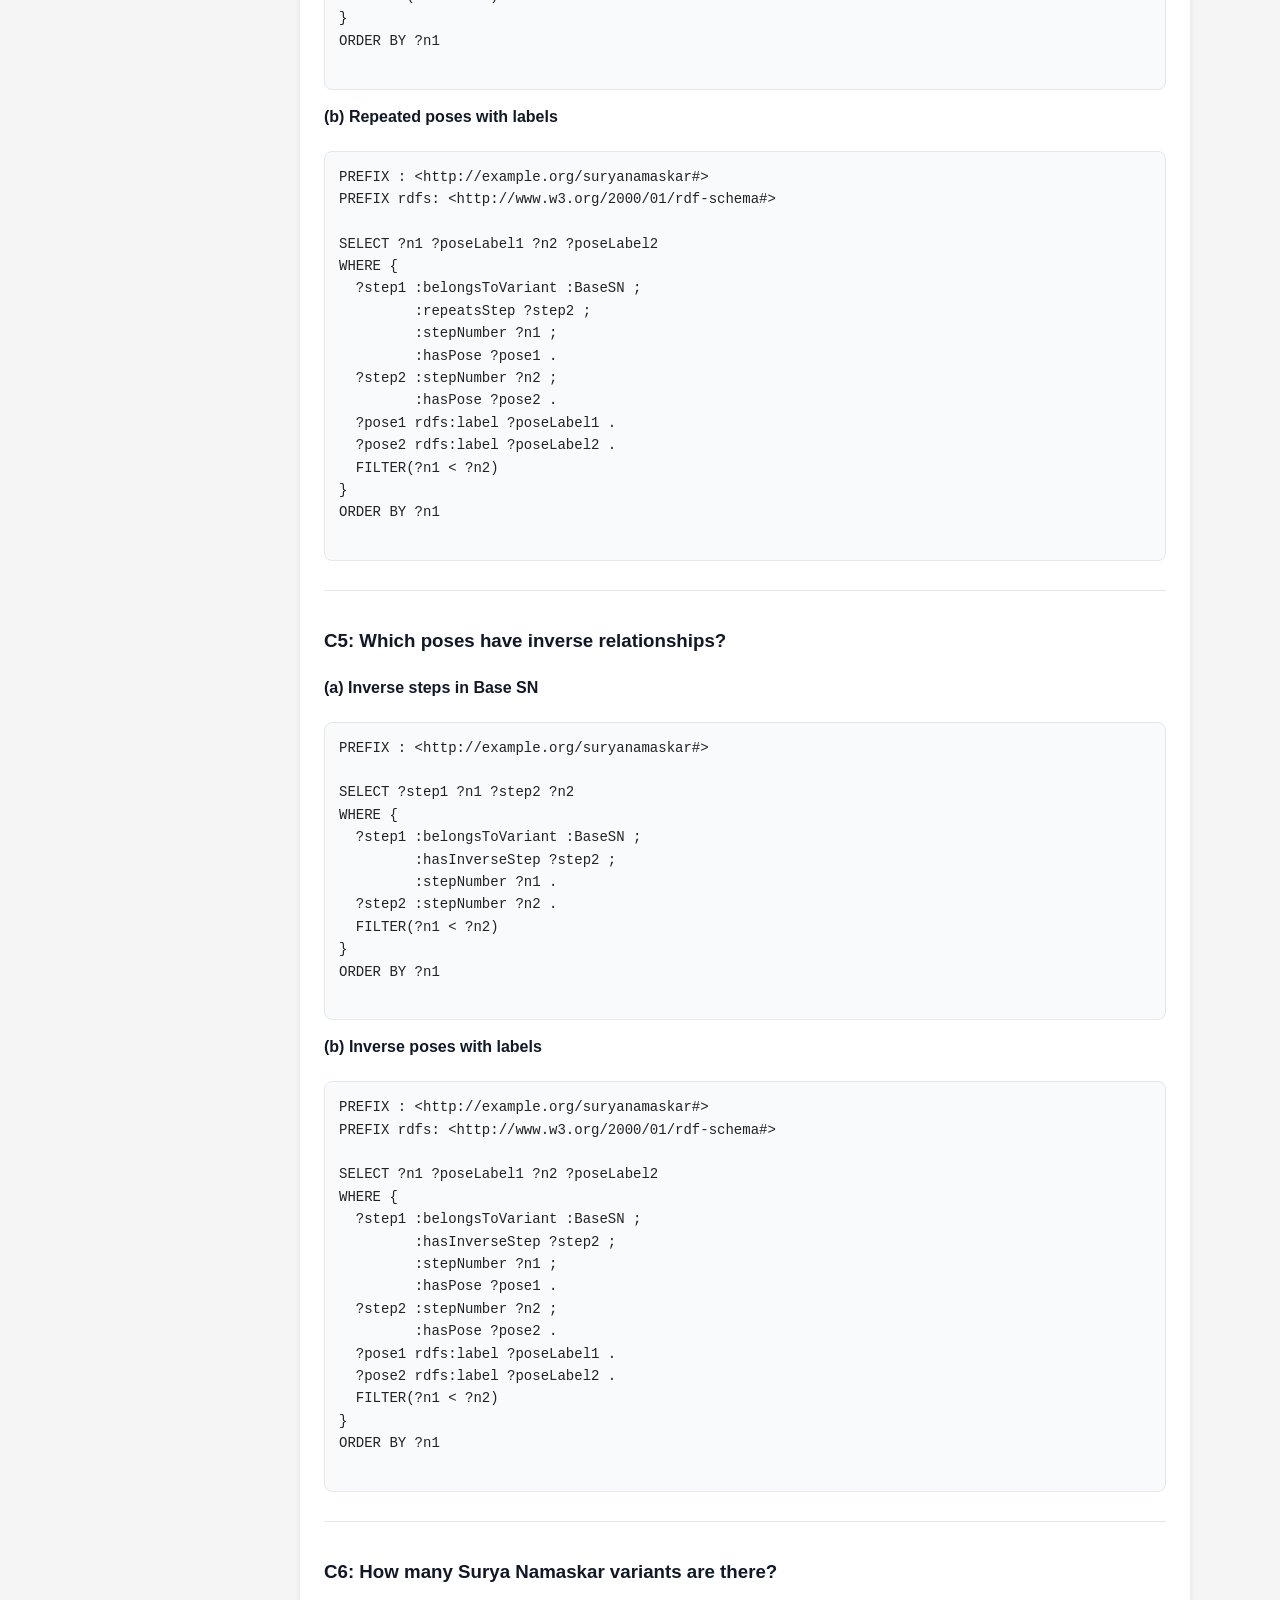
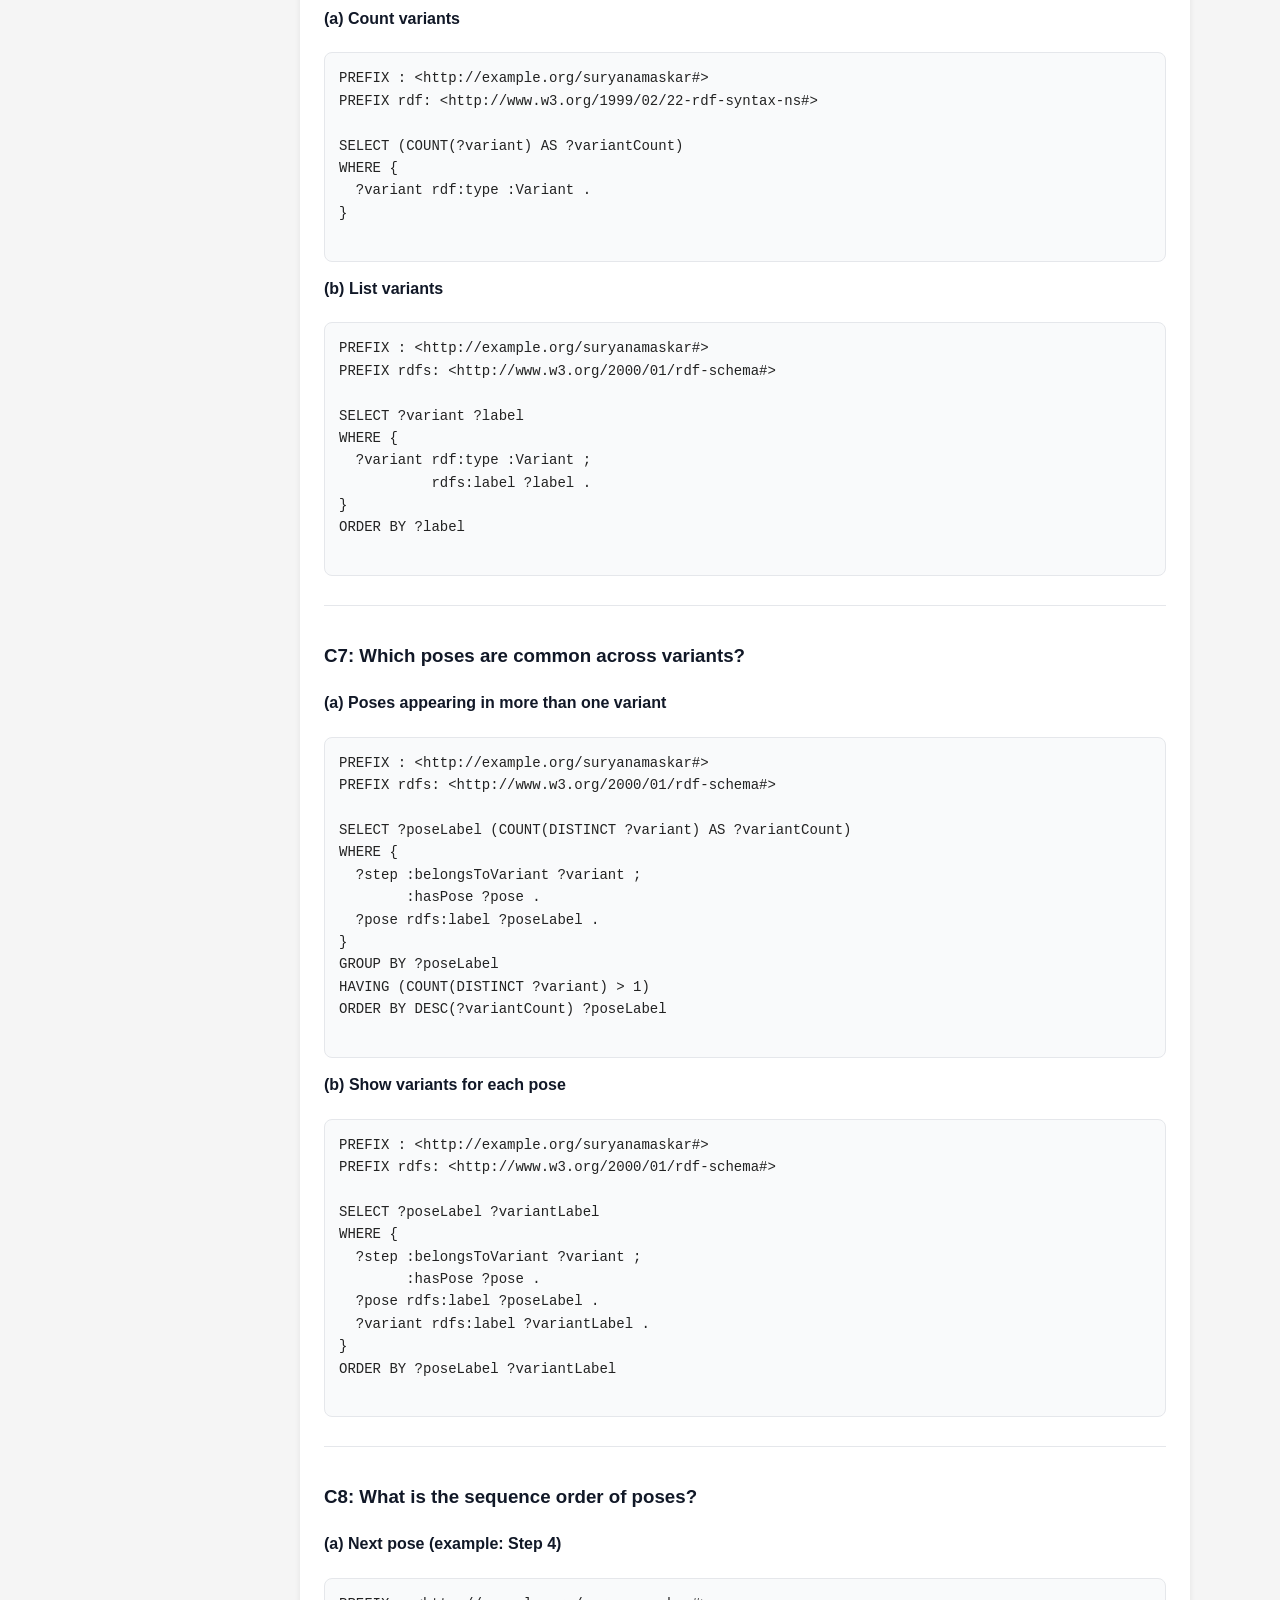
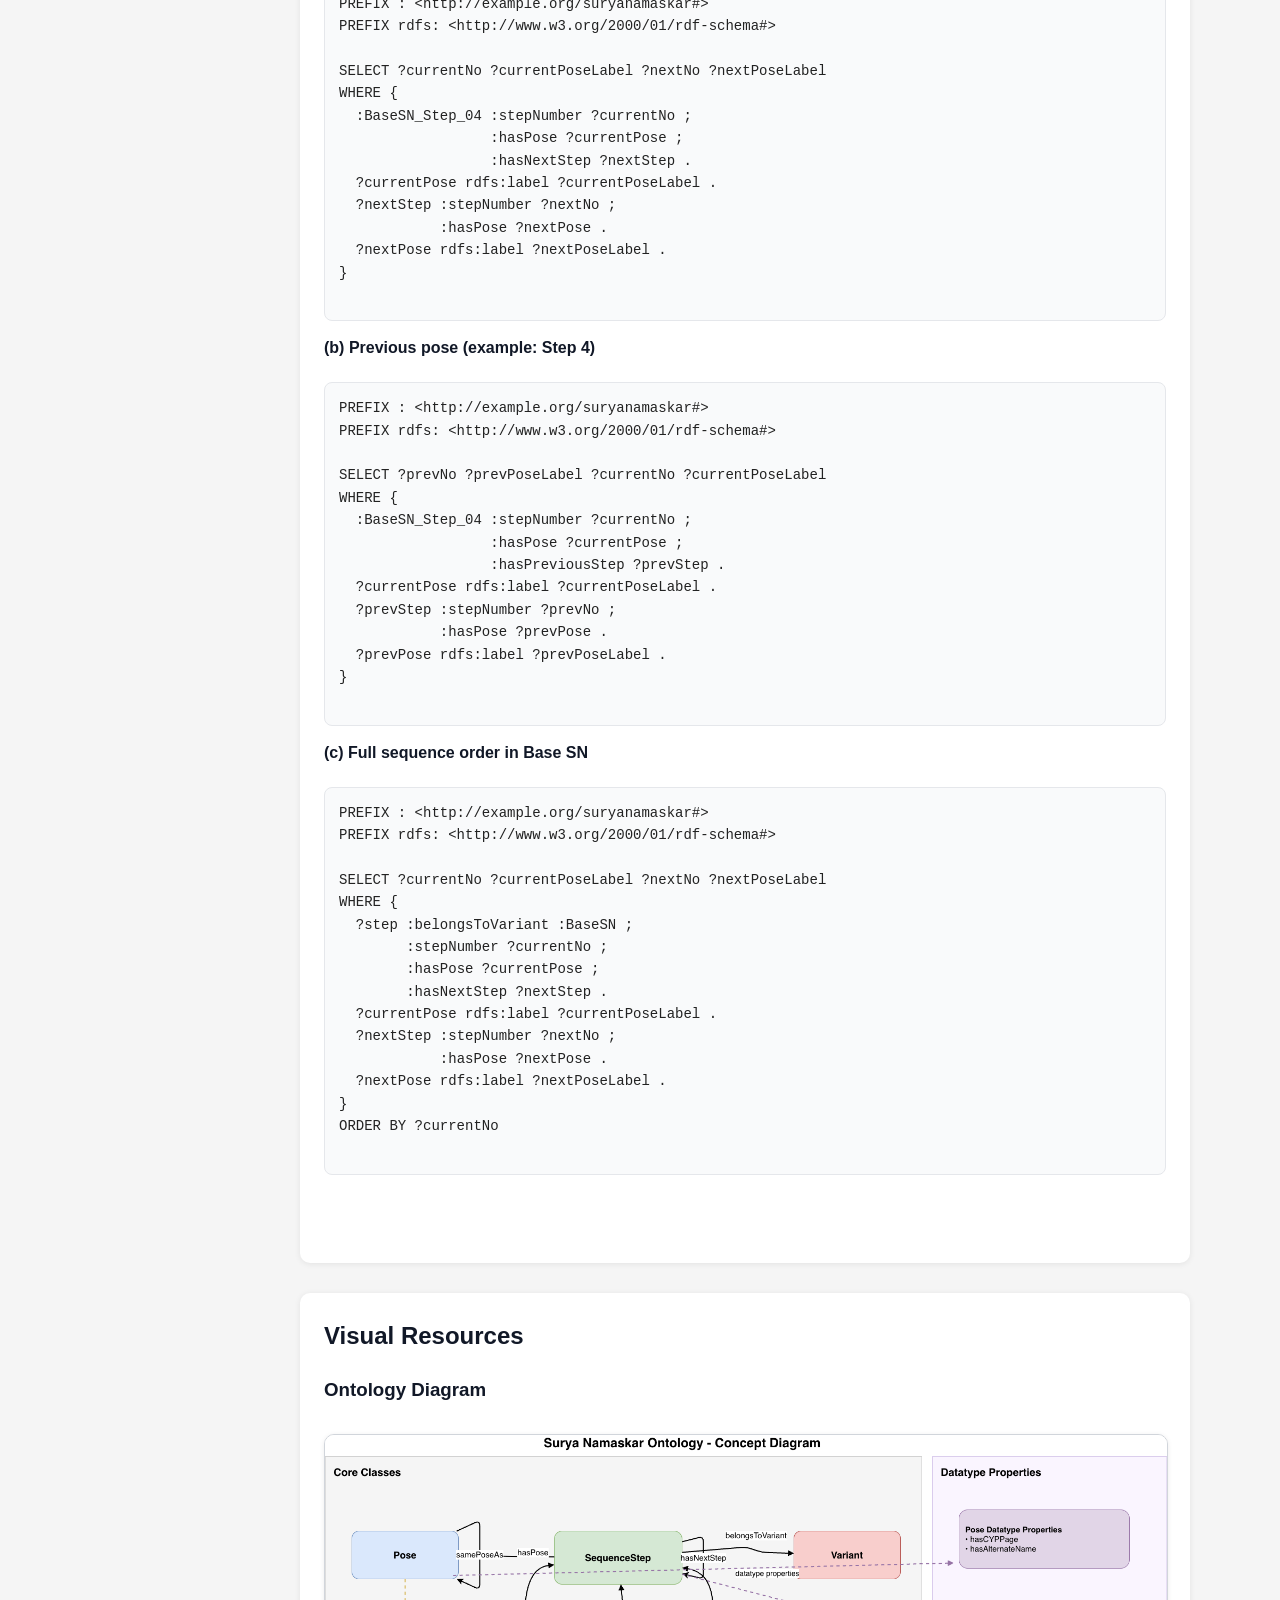
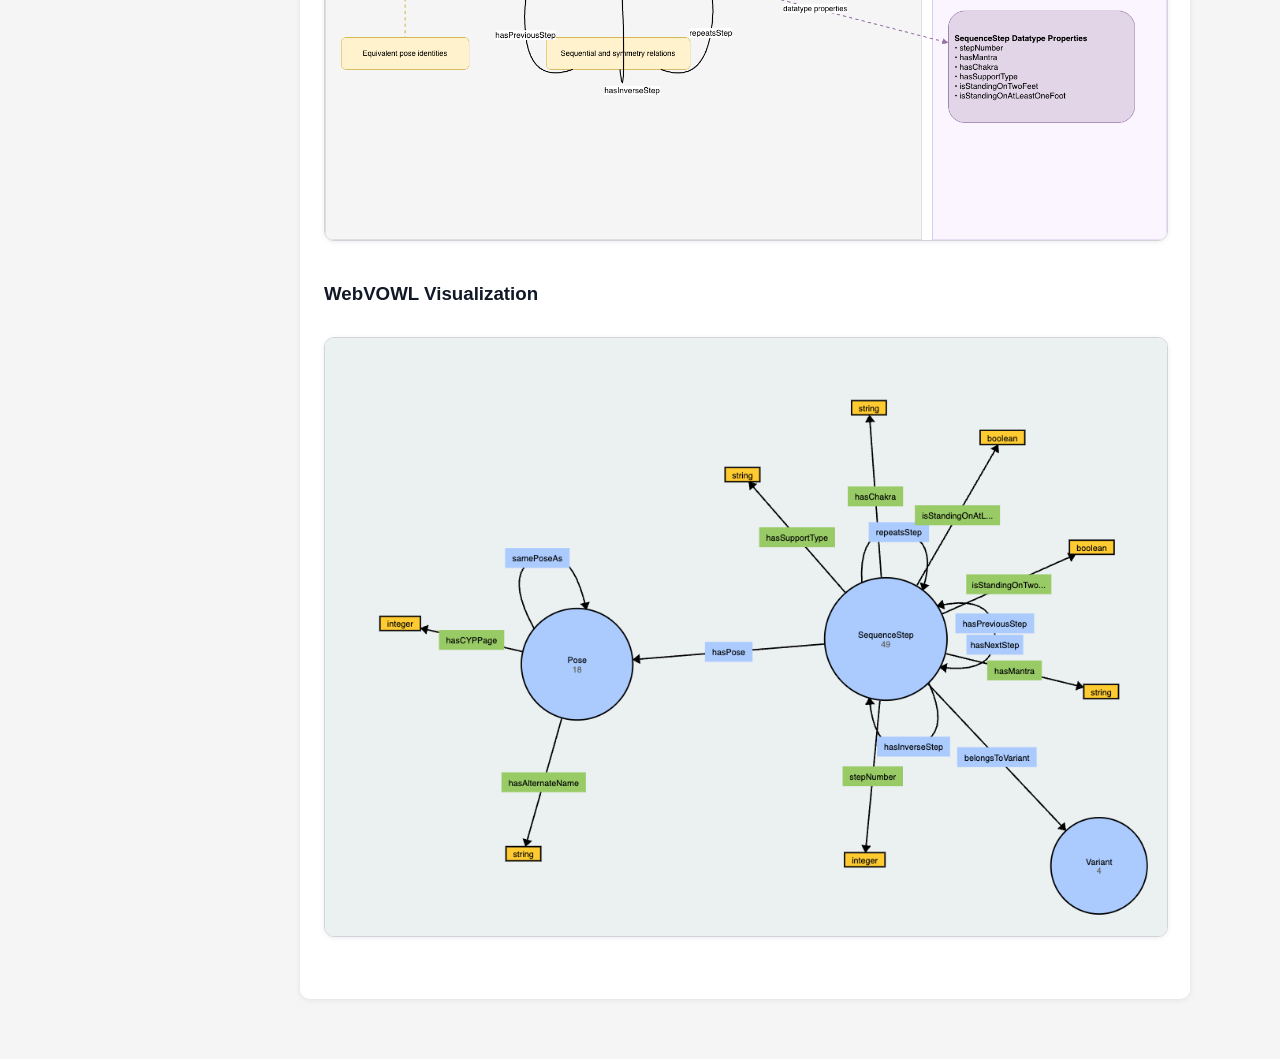
==== commit d24b8e3f: "Update index.html" ====
--- a/index.html
+++ b/index.html
@@ -35,6 +35,10 @@
           The ontology is designed to represent multiple Surya Namaskar traditions in
           a unified structure so that they can be compared and queried systematically.
         </p>
+        <p>
+          <strong>GitHub:</strong>
+          <a class="btn" href="https://github.com/mansidodiya01/sn-ontology-website" target="_blank">View Project Repository</a>
+        </p>
       </section>
 
       <section id="ontology">
@@ -84,6 +88,12 @@
           <h3>pyLODE Documentation</h3>
           <p>Generated ontology documentation for classes, properties, and metadata.</p>
           <a class="btn" href="docs/ontology-doc.html" target="_blank">View Documentation</a>
+        </div>
+
+        <div class="file-box">
+          <h3>GitHub Repository</h3>
+          <p>Source code, ontology files, and complete project structure.</p>
+          <a class="btn" href="https://github.com/mansidodiya01/sn-ontology-website" target="_blank">View on GitHub</a>
         </div>
 
       </section>
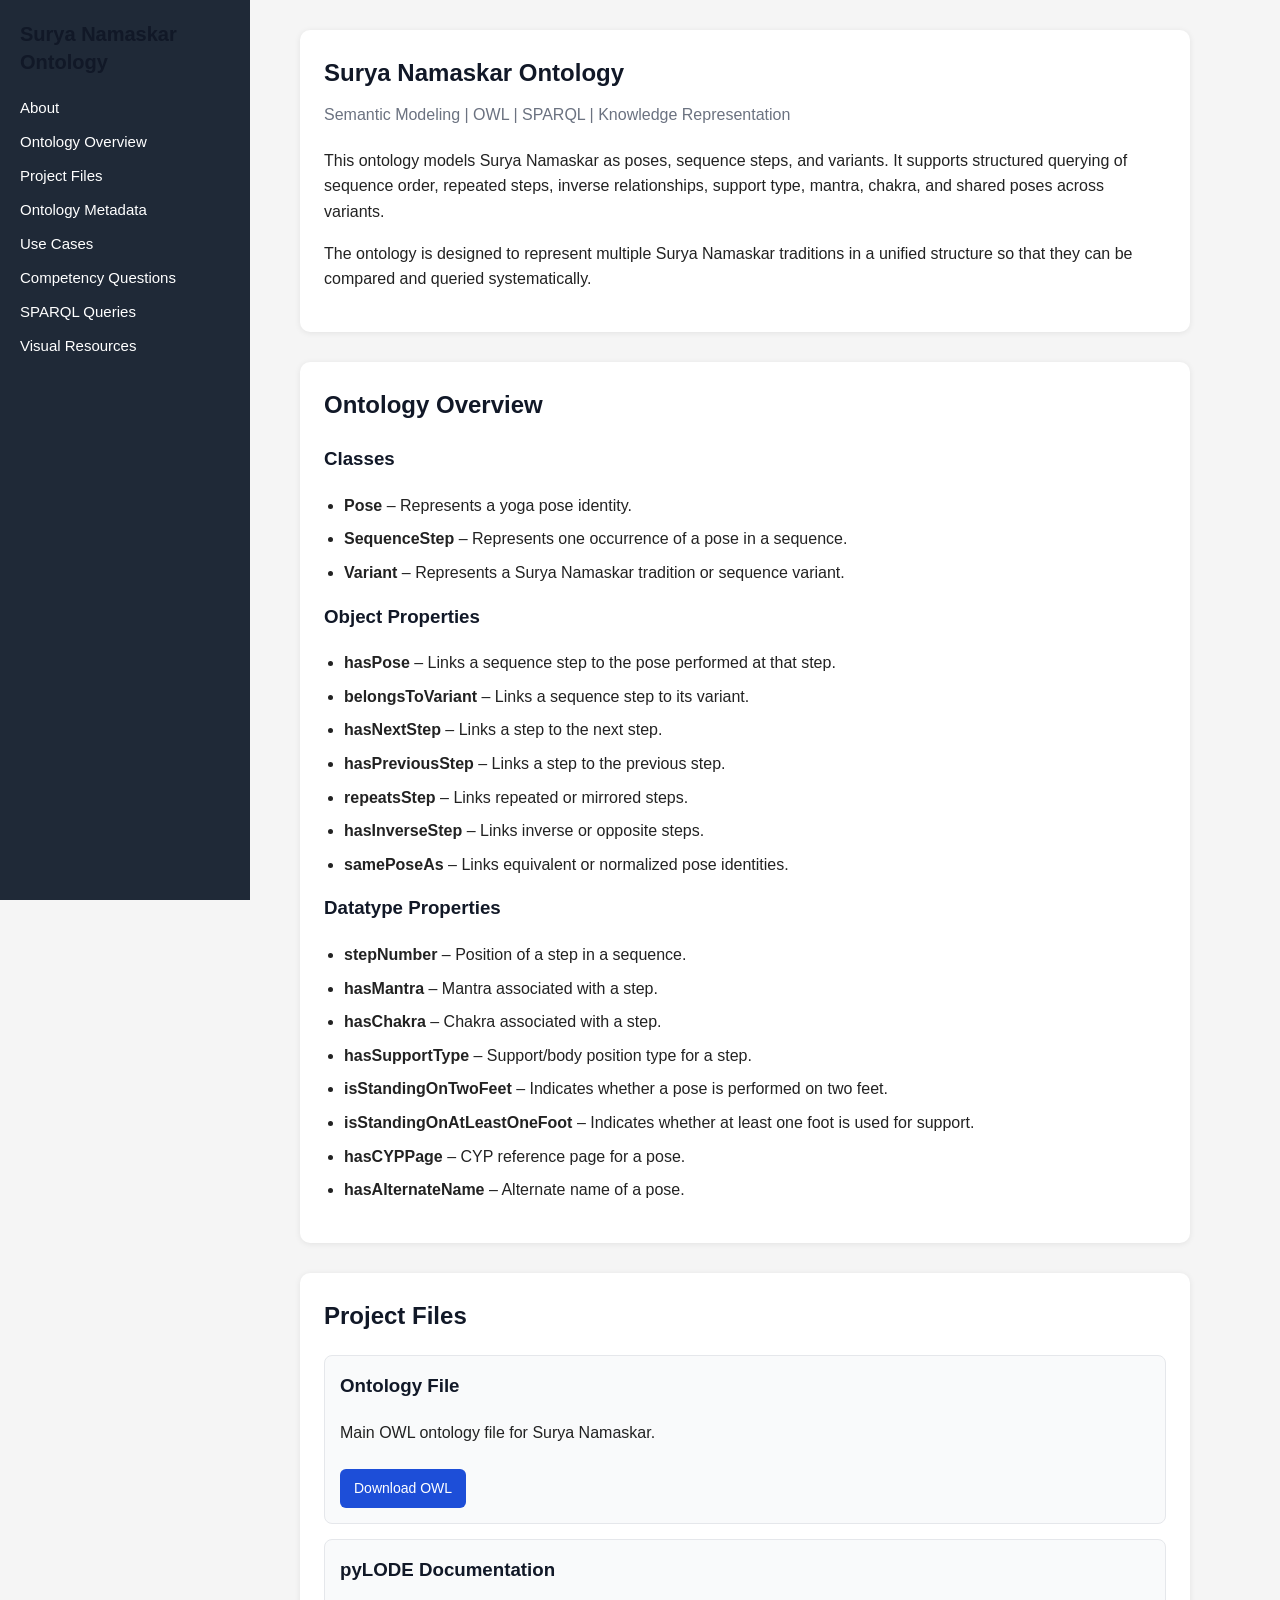
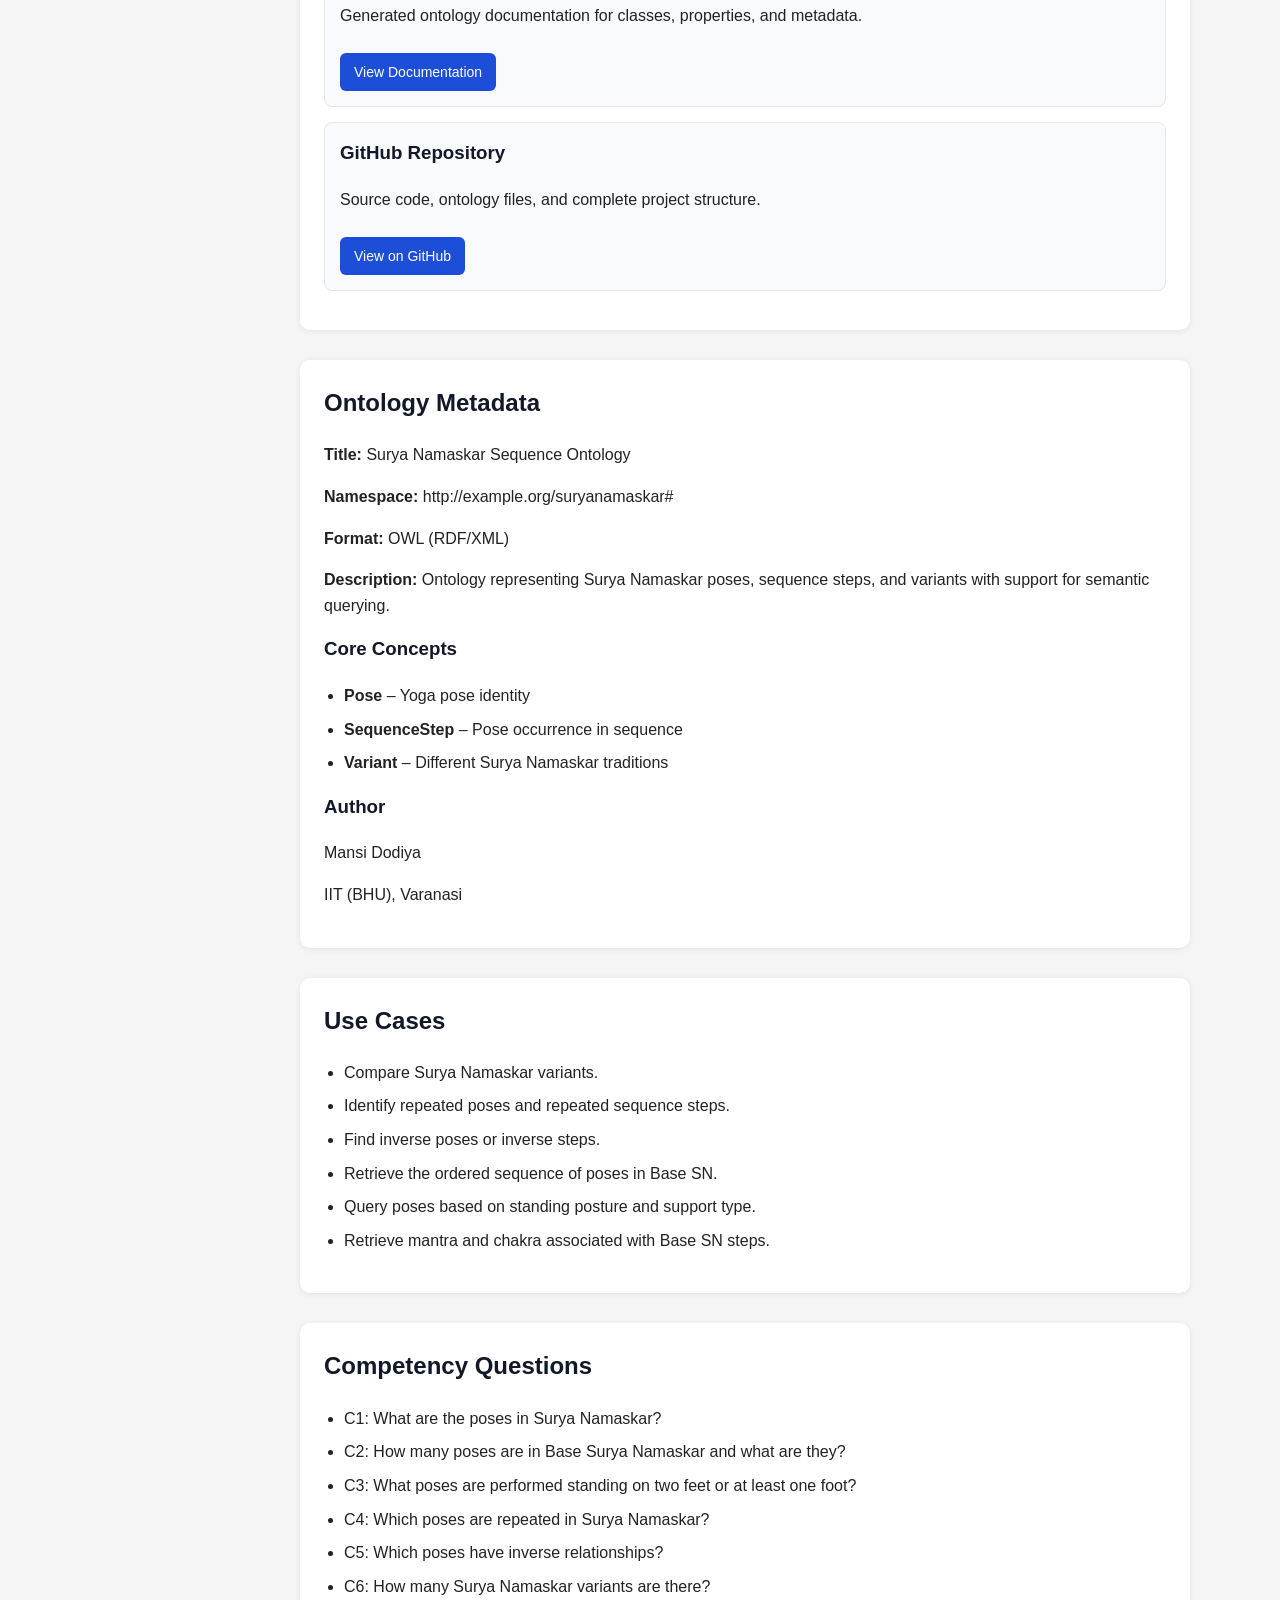
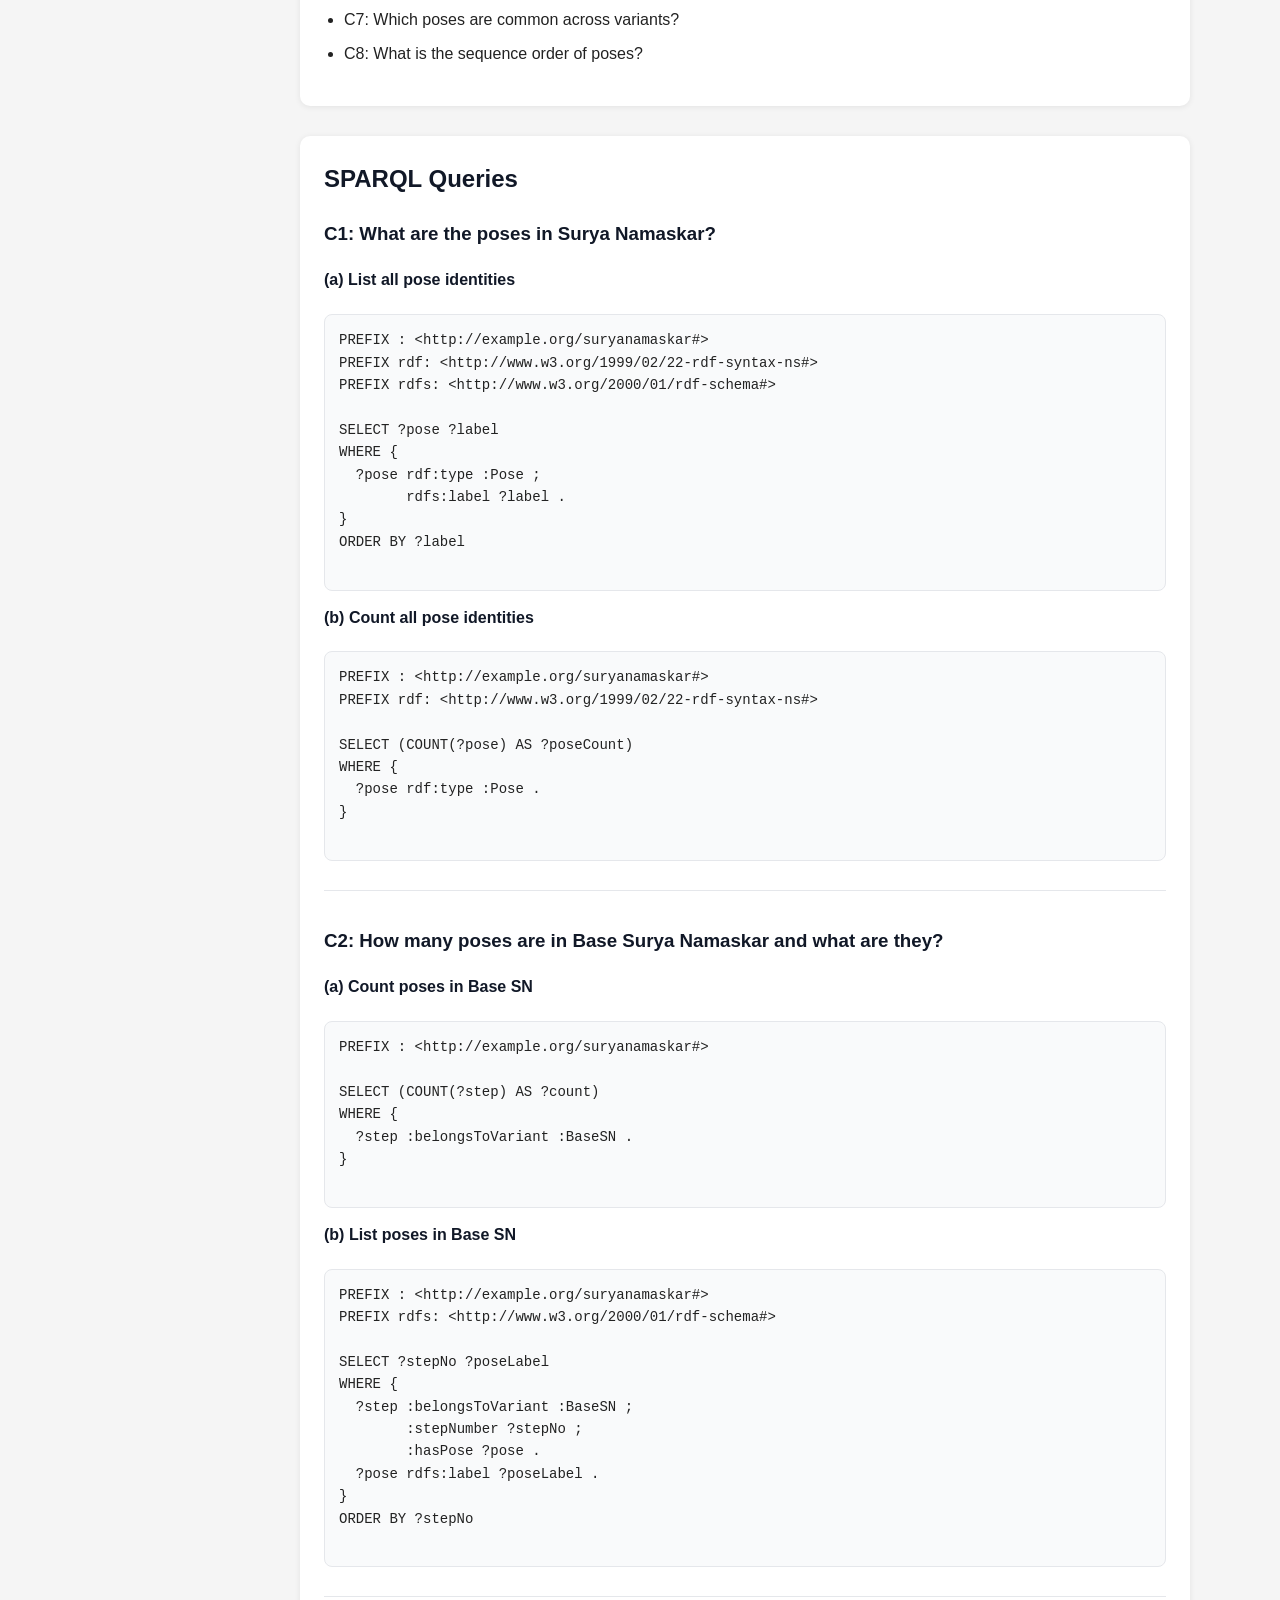
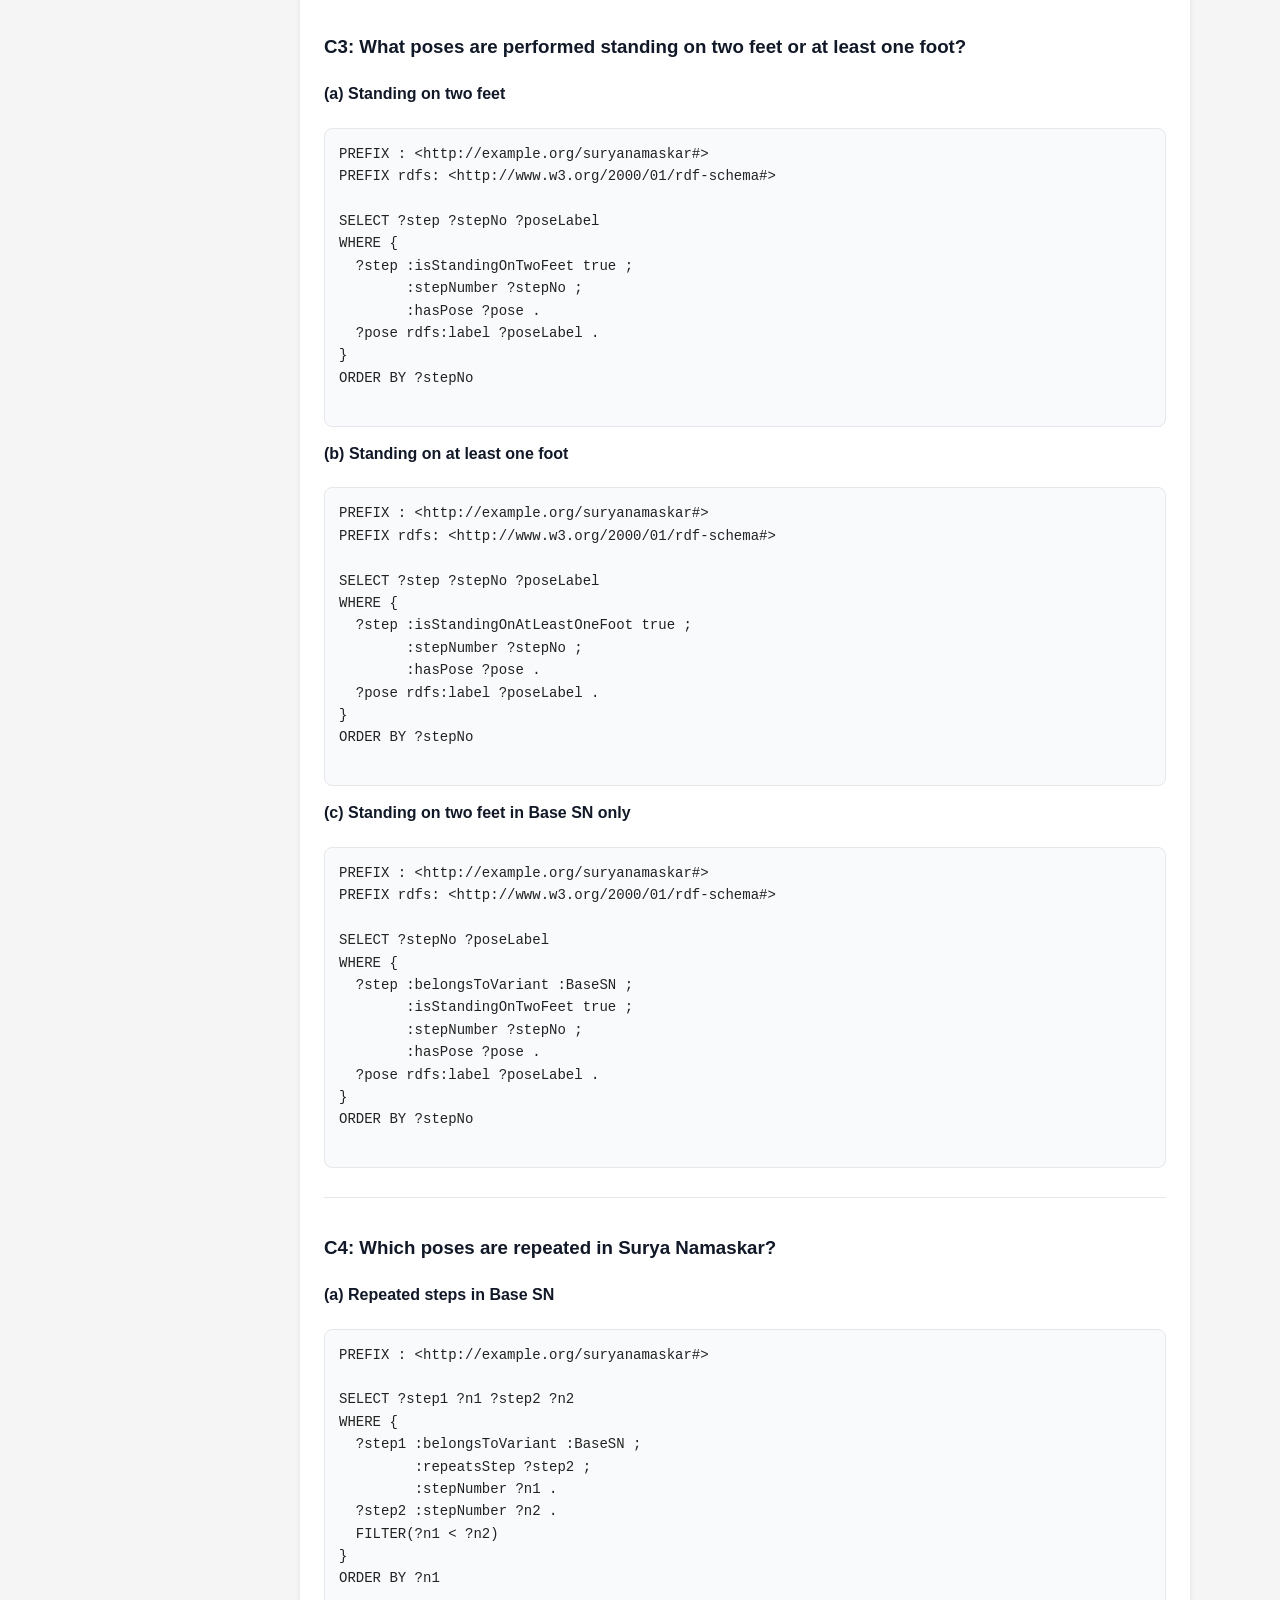
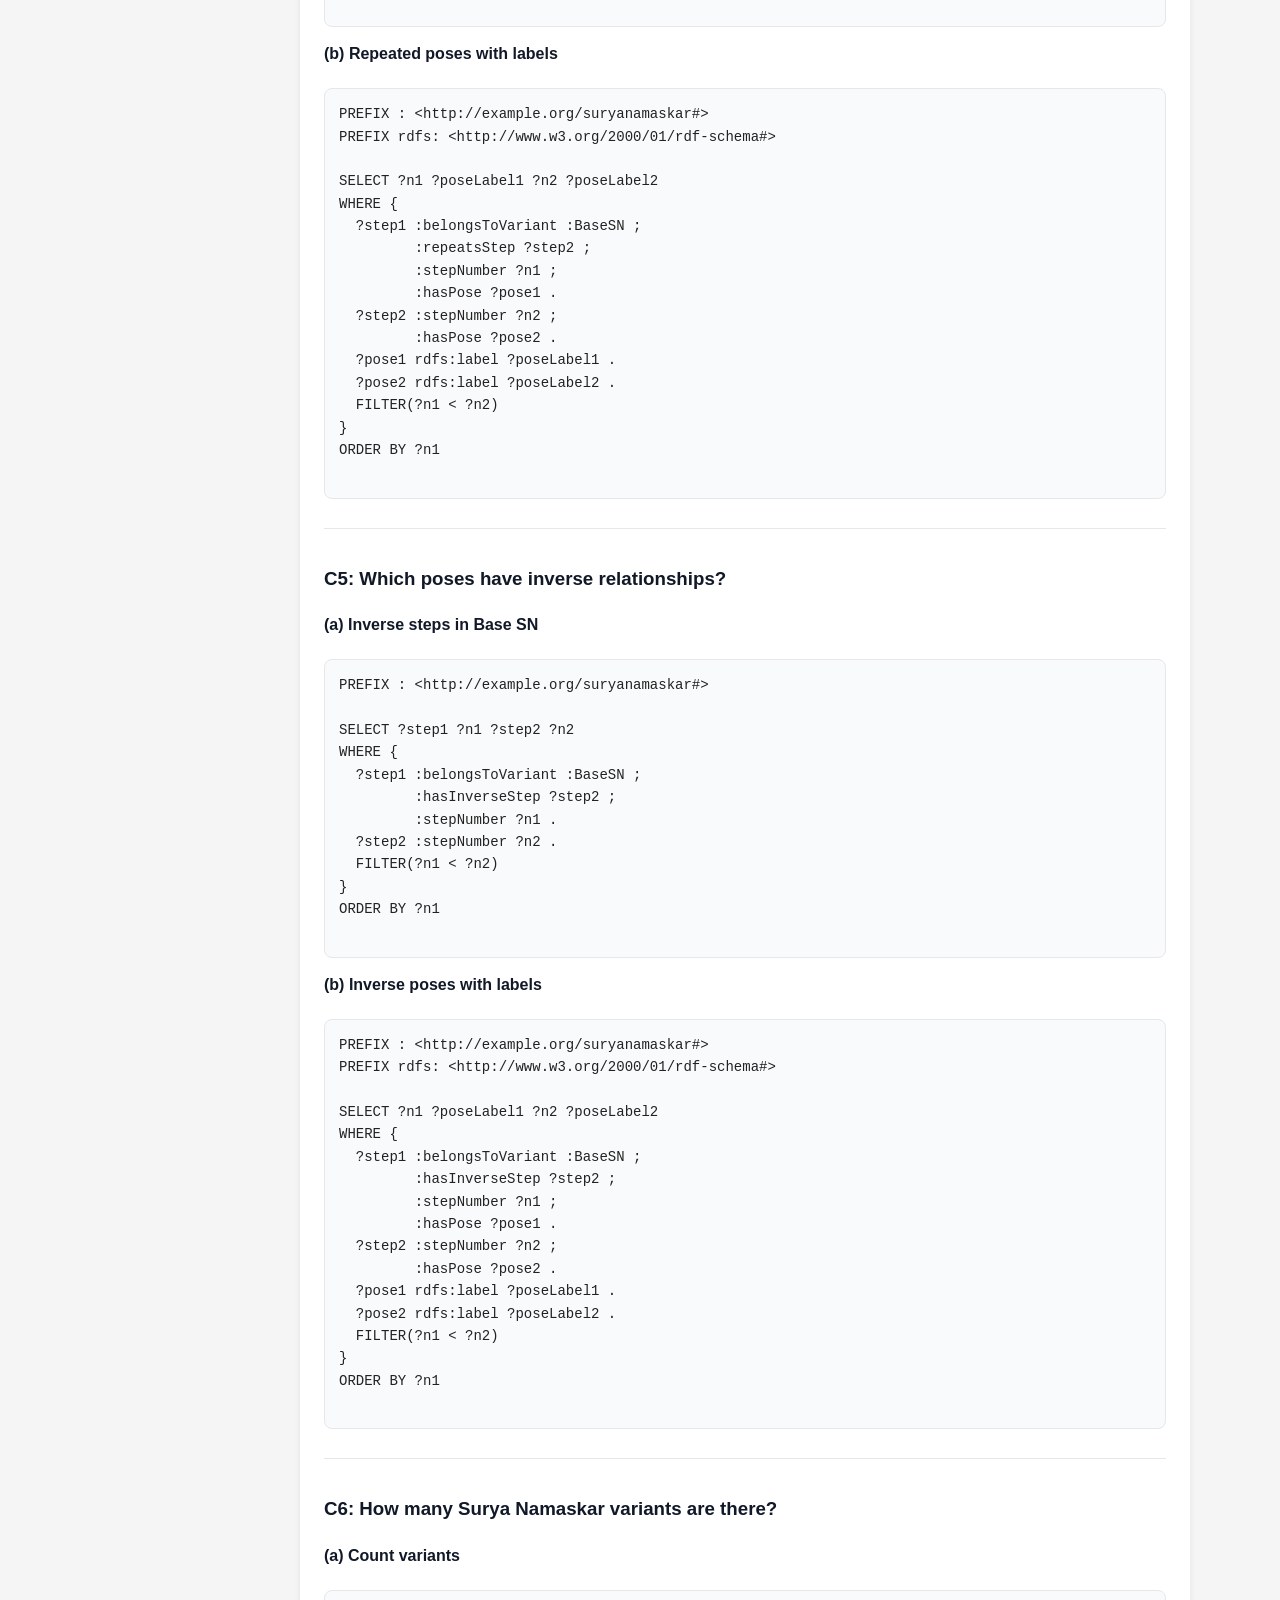
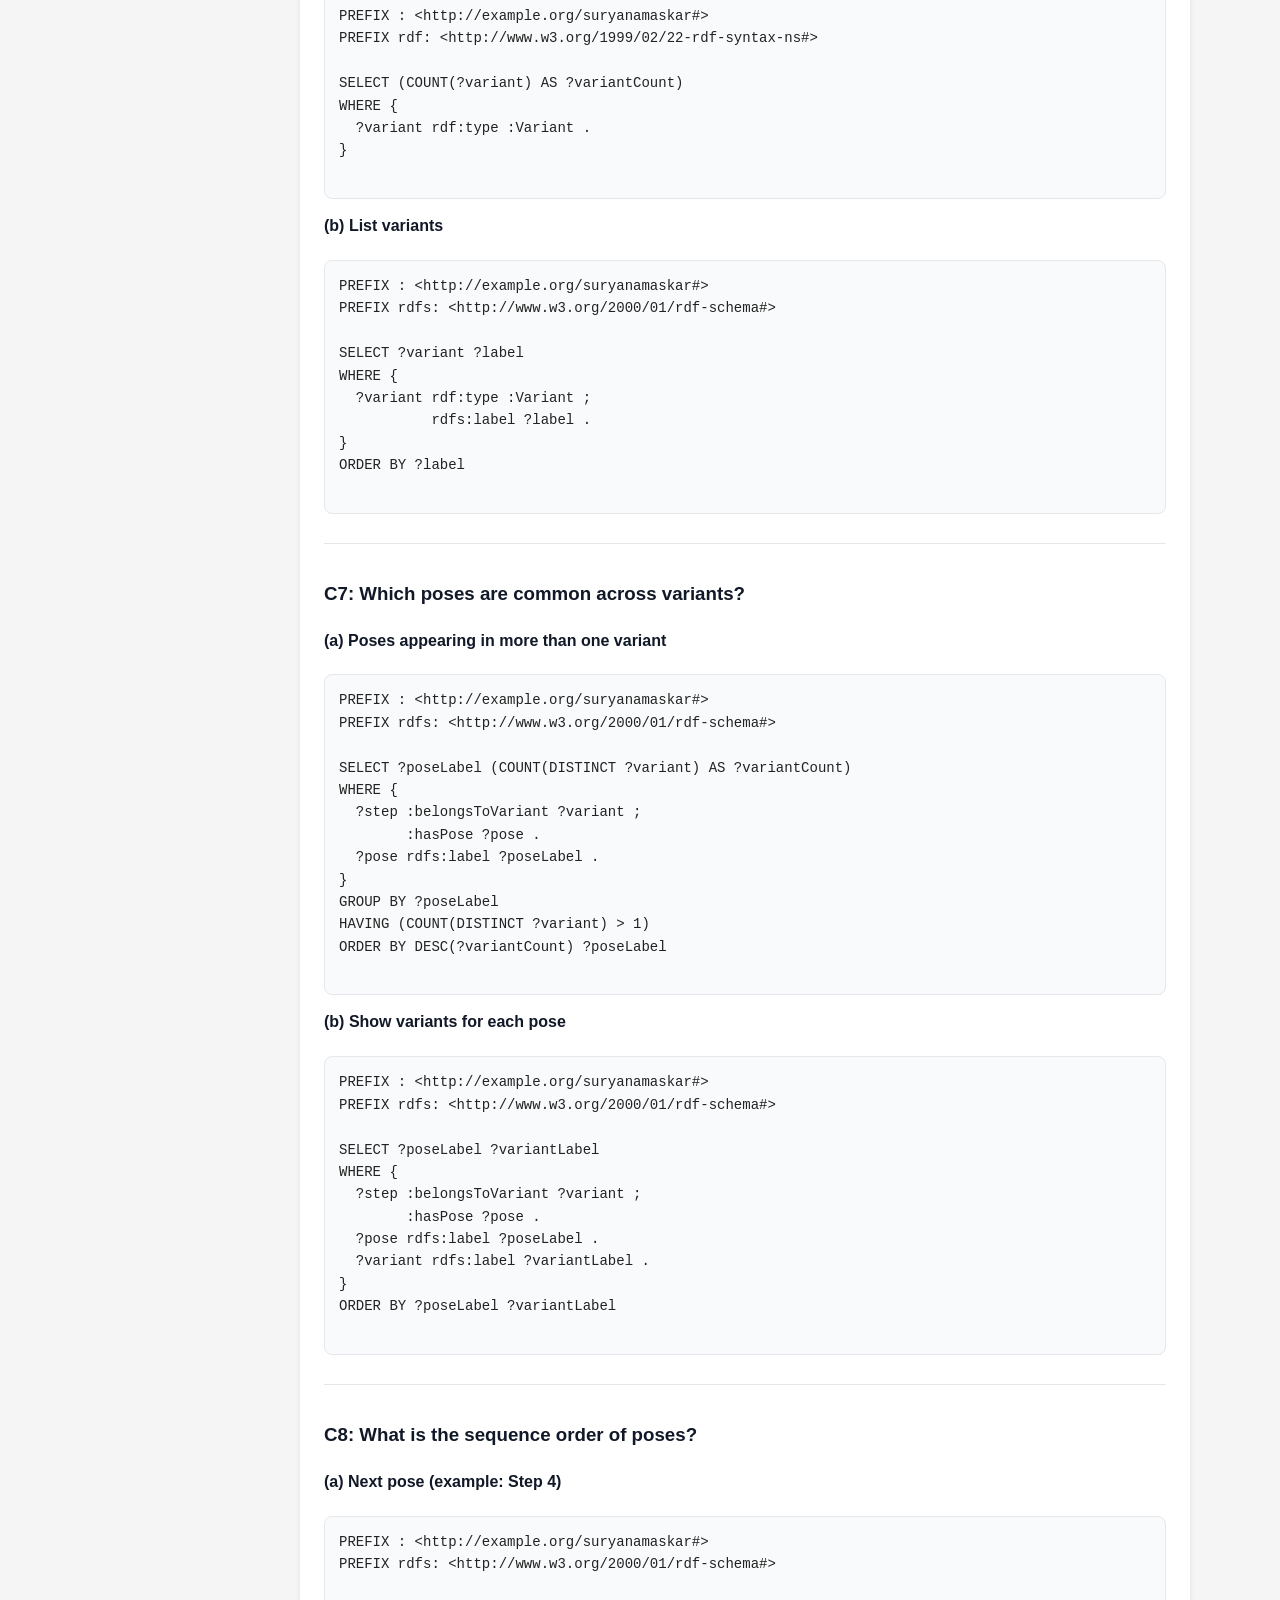
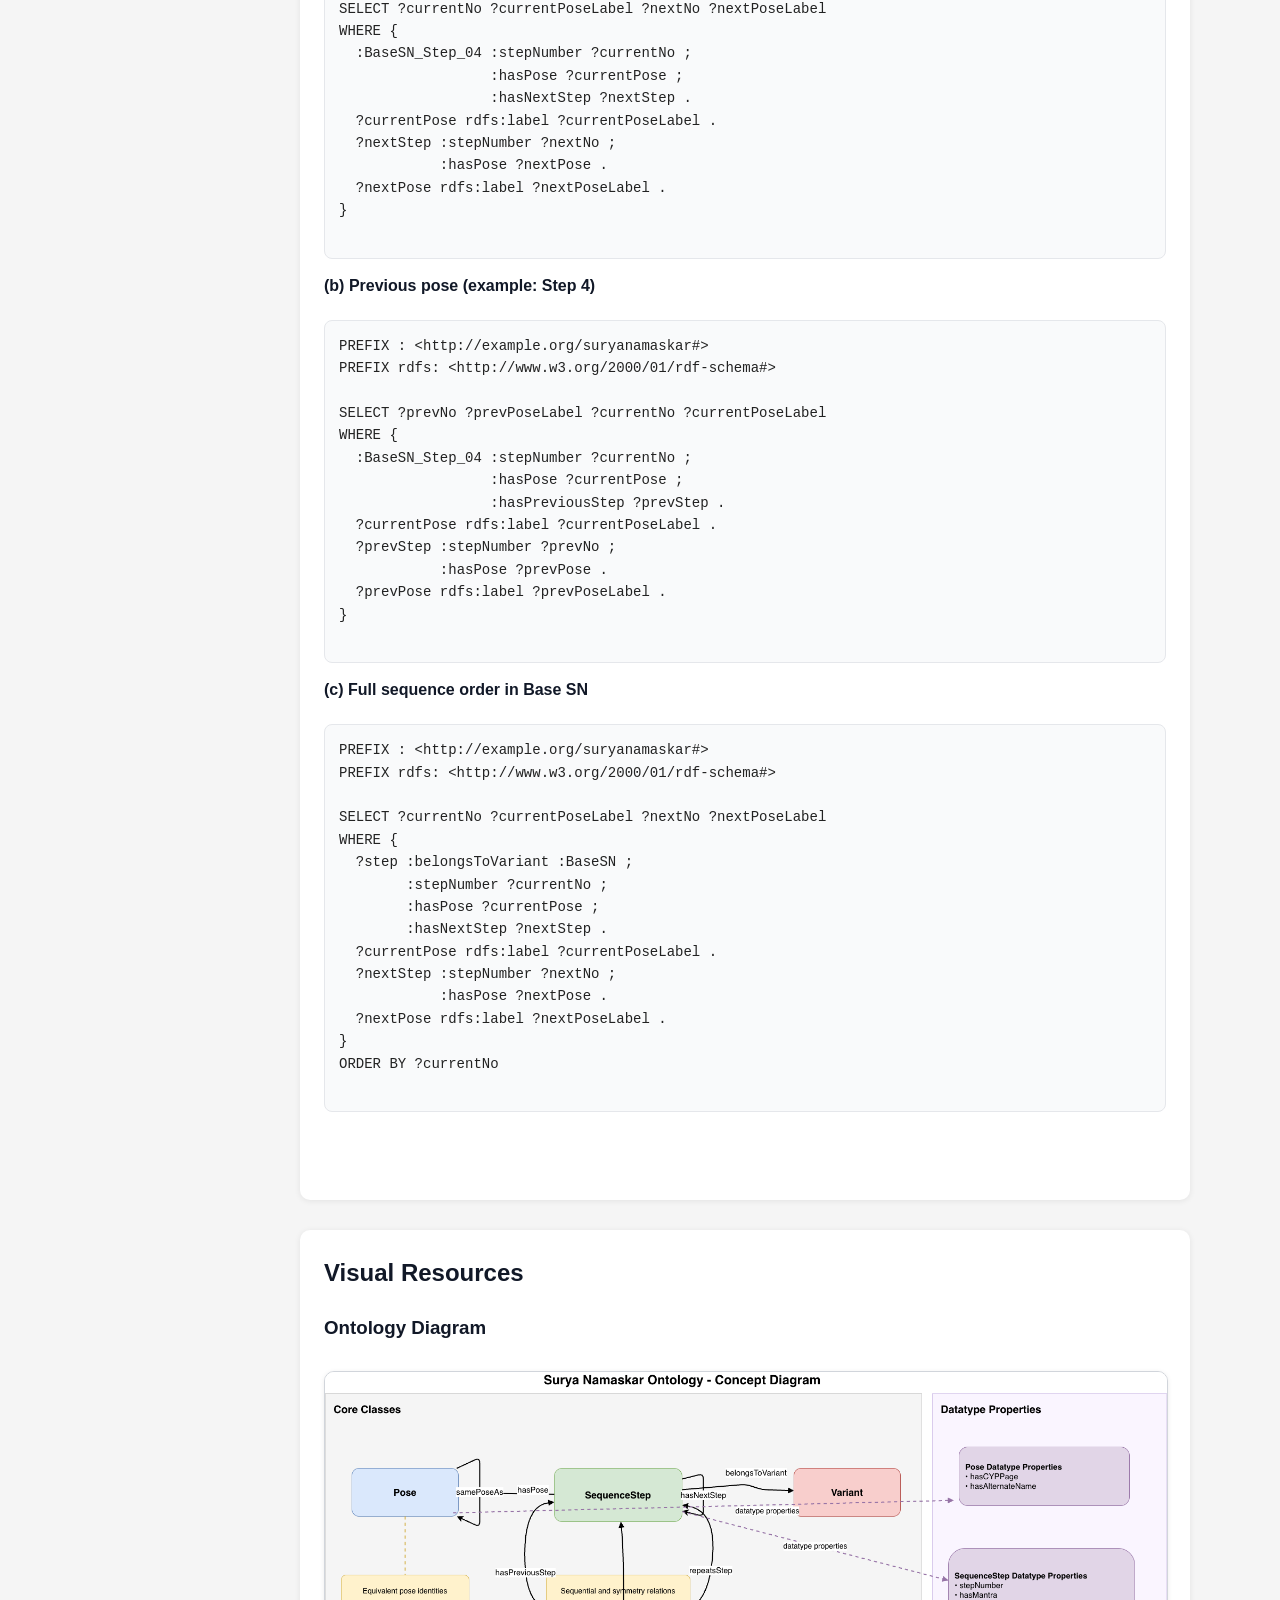
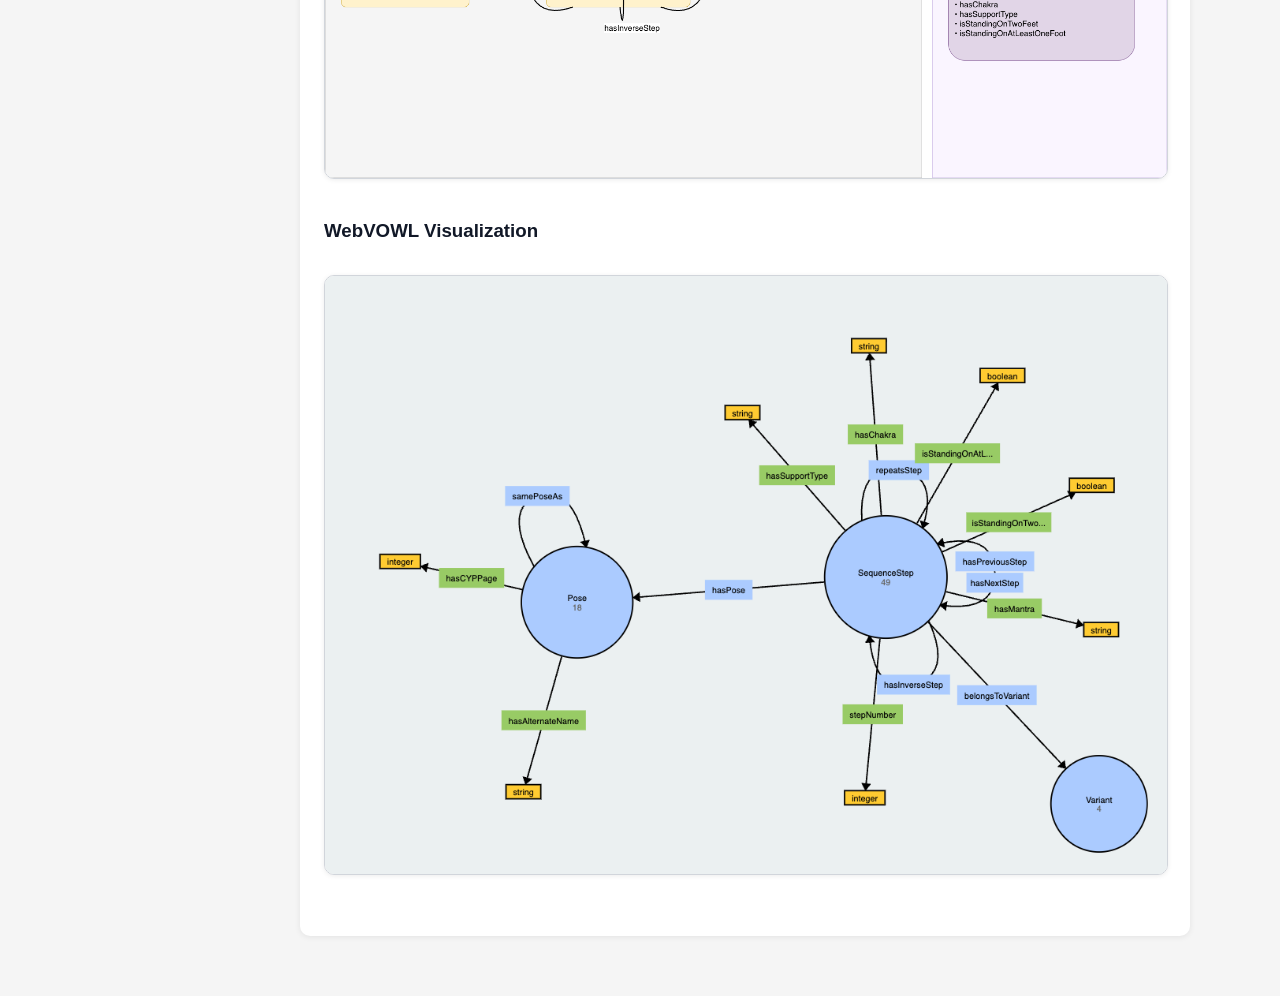
==== commit 38b0ee36: "Remove GitHub link from index.html Removed GitHub project repository link from the HTML." ====
--- a/index.html
+++ b/index.html
@@ -35,10 +35,6 @@
           The ontology is designed to represent multiple Surya Namaskar traditions in
           a unified structure so that they can be compared and queried systematically.
         </p>
-        <p>
-          <strong>GitHub:</strong>
-          <a class="btn" href="https://github.com/mansidodiya01/sn-ontology-website" target="_blank">View Project Repository</a>
-        </p>
       </section>
 
       <section id="ontology">
